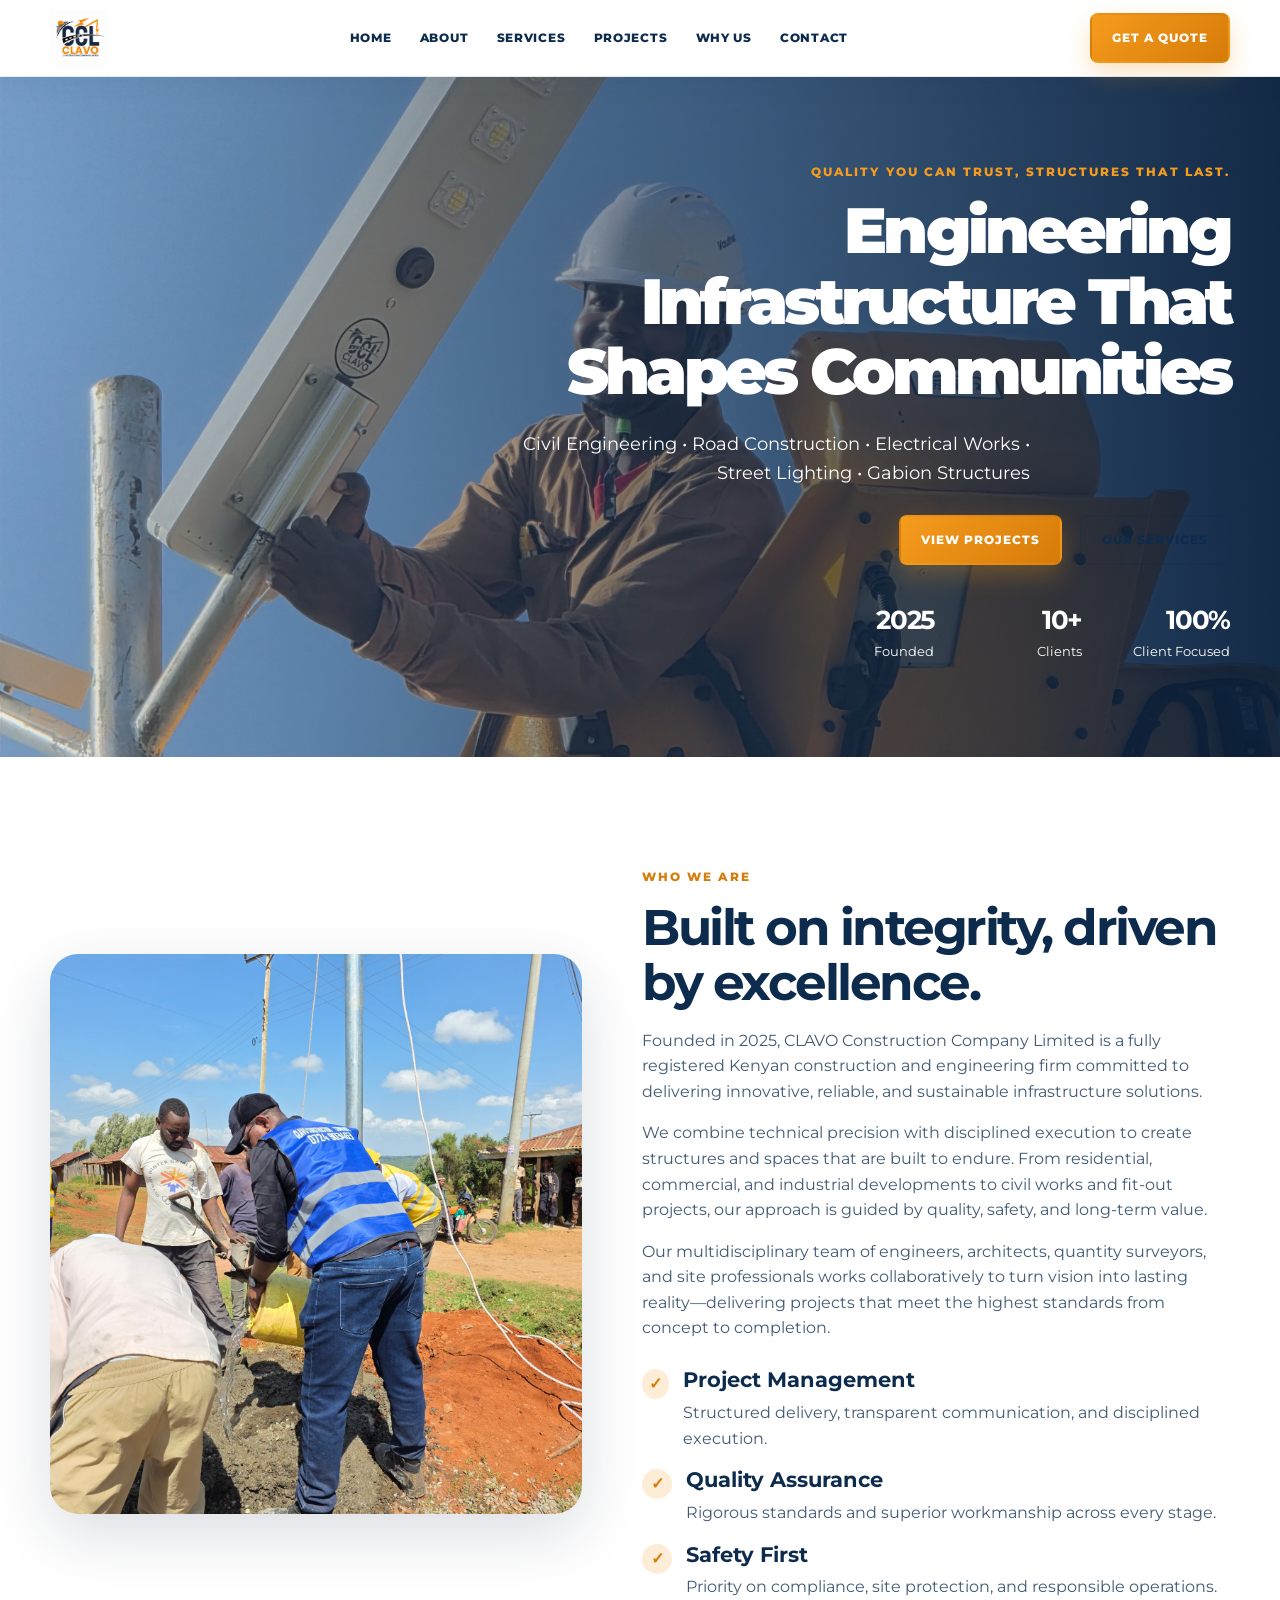
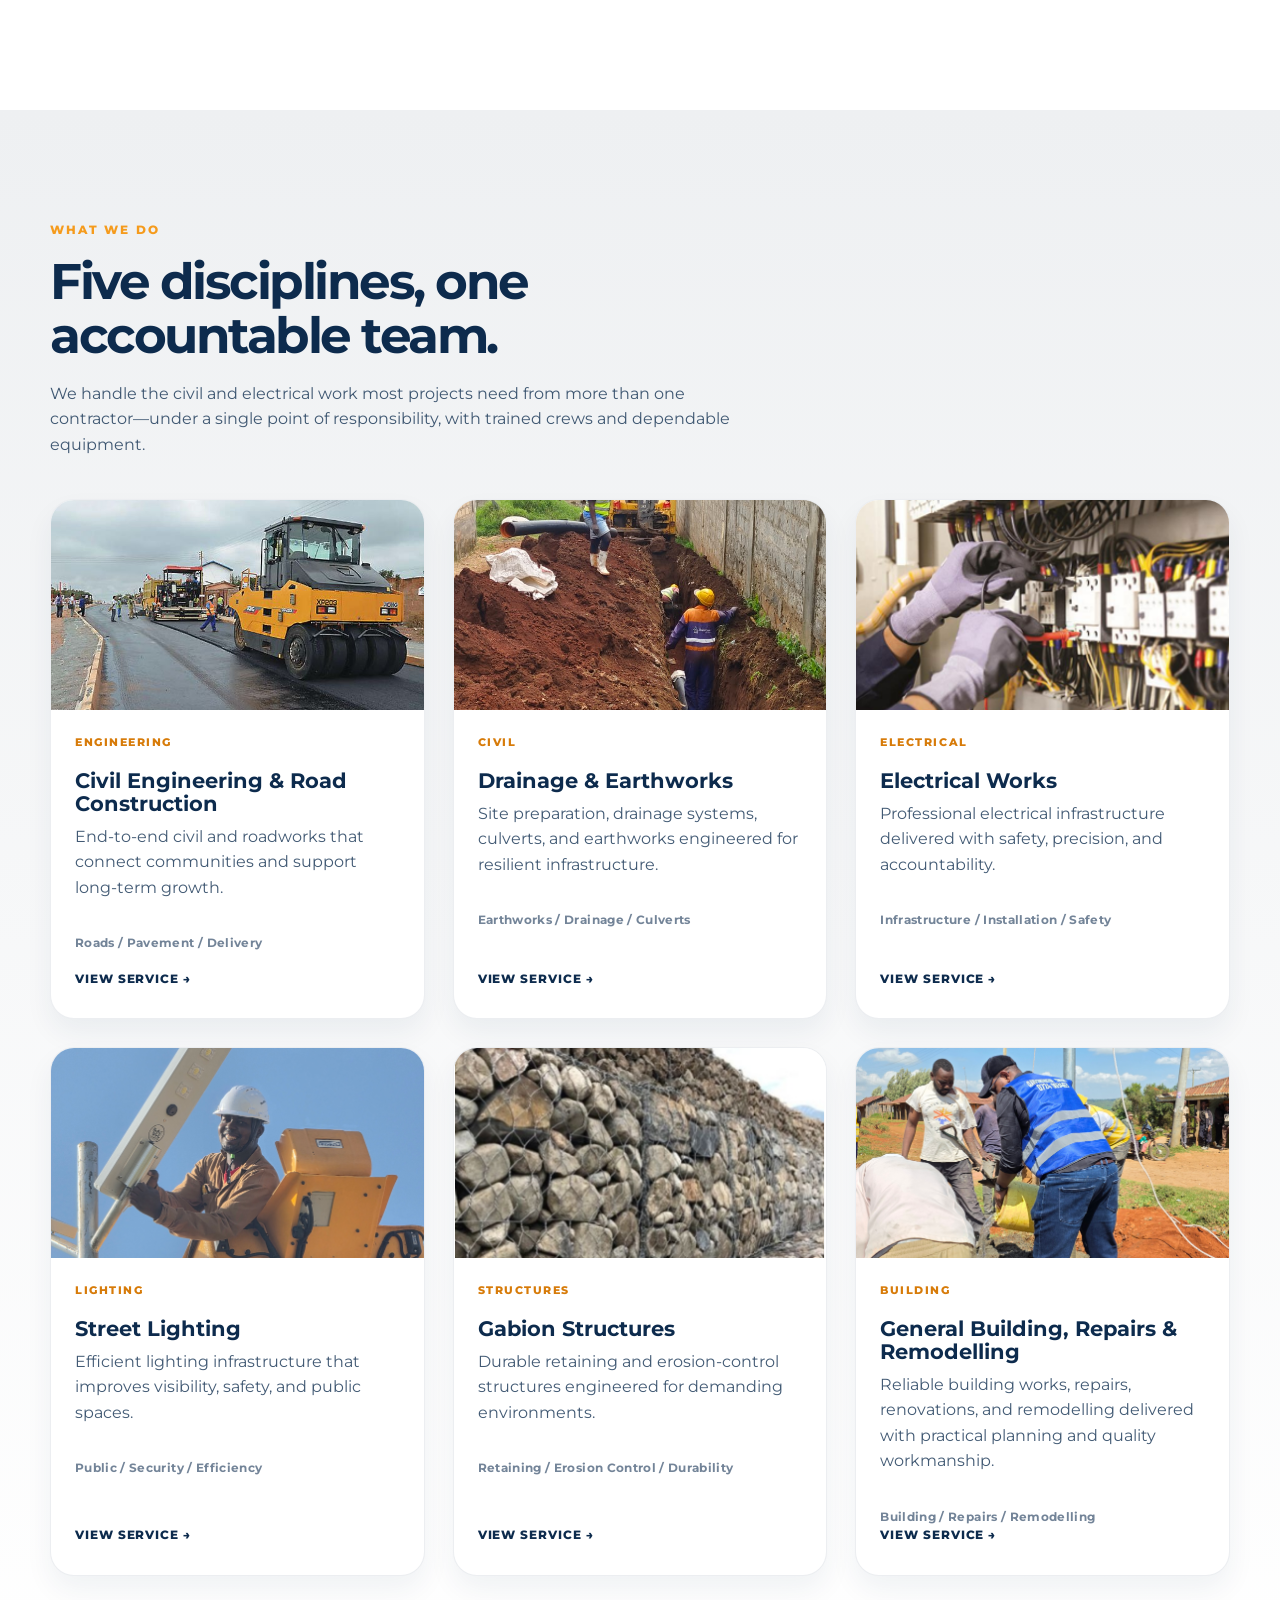
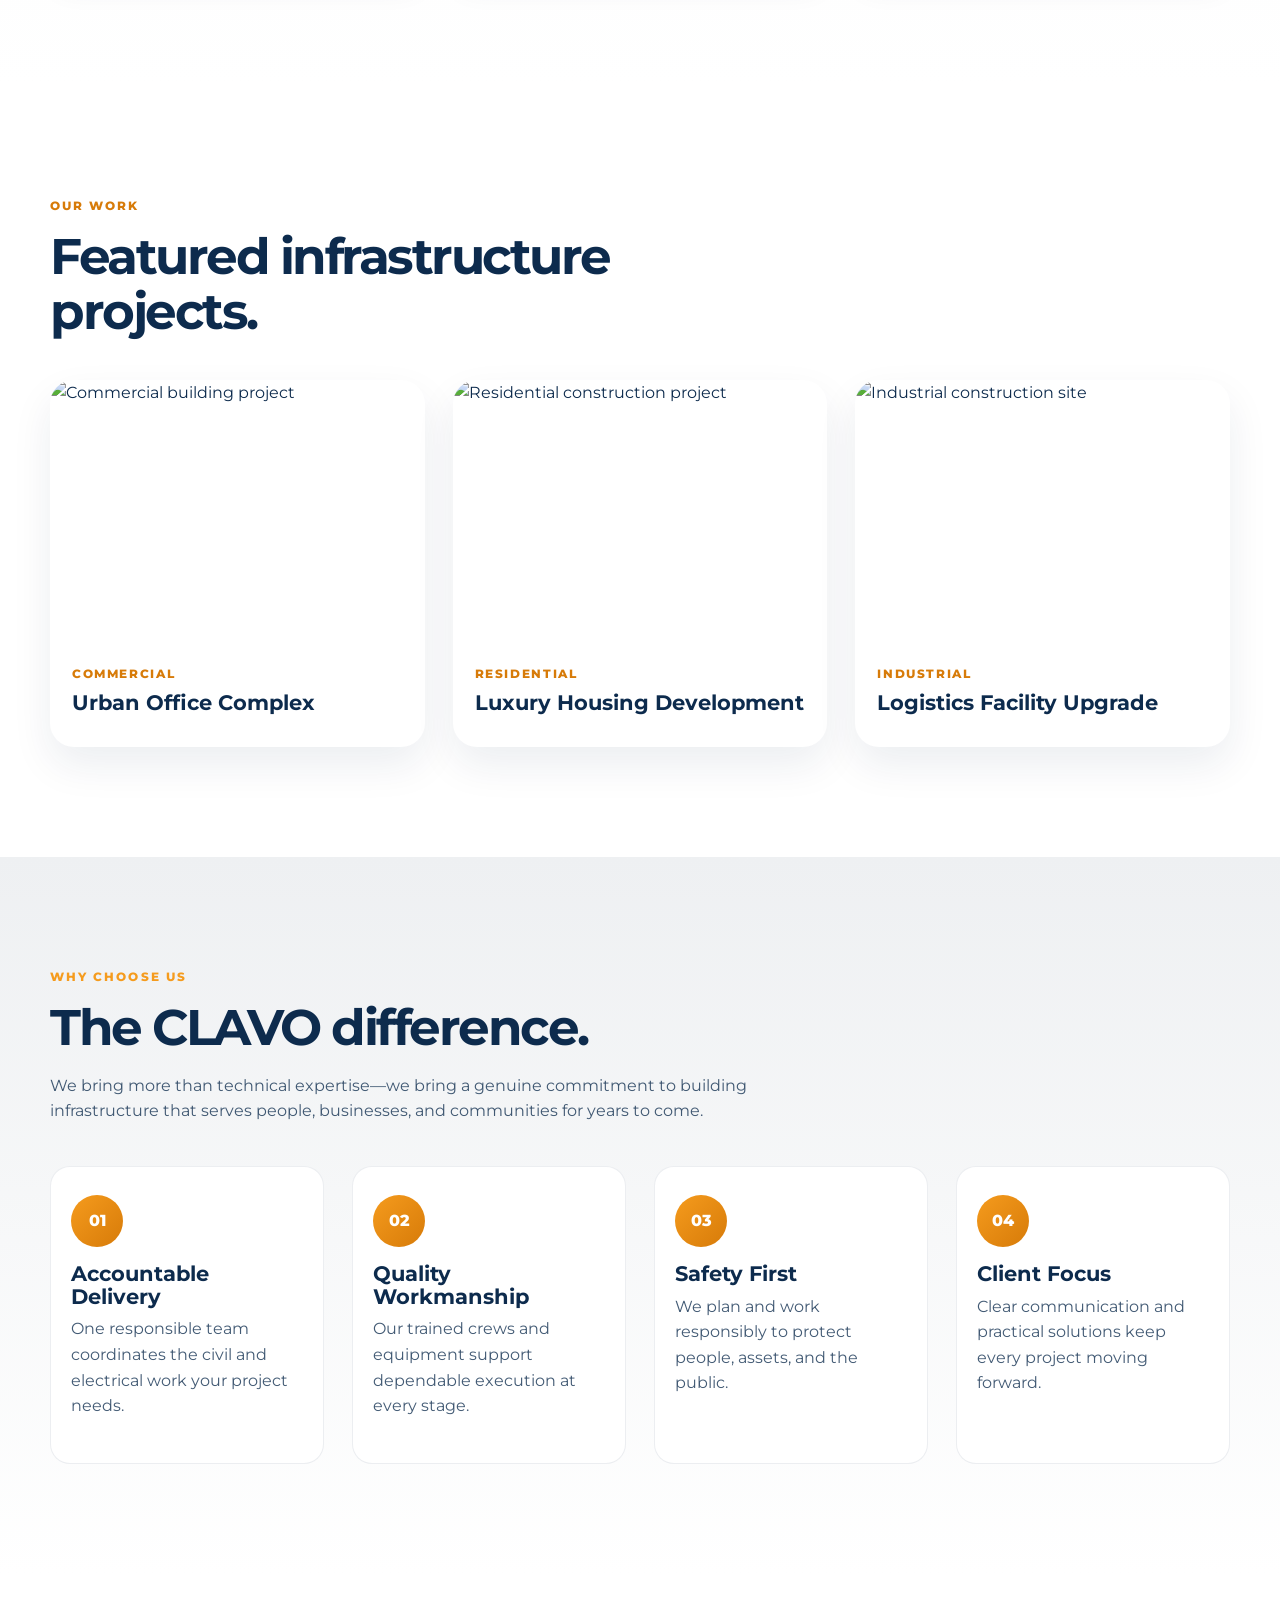
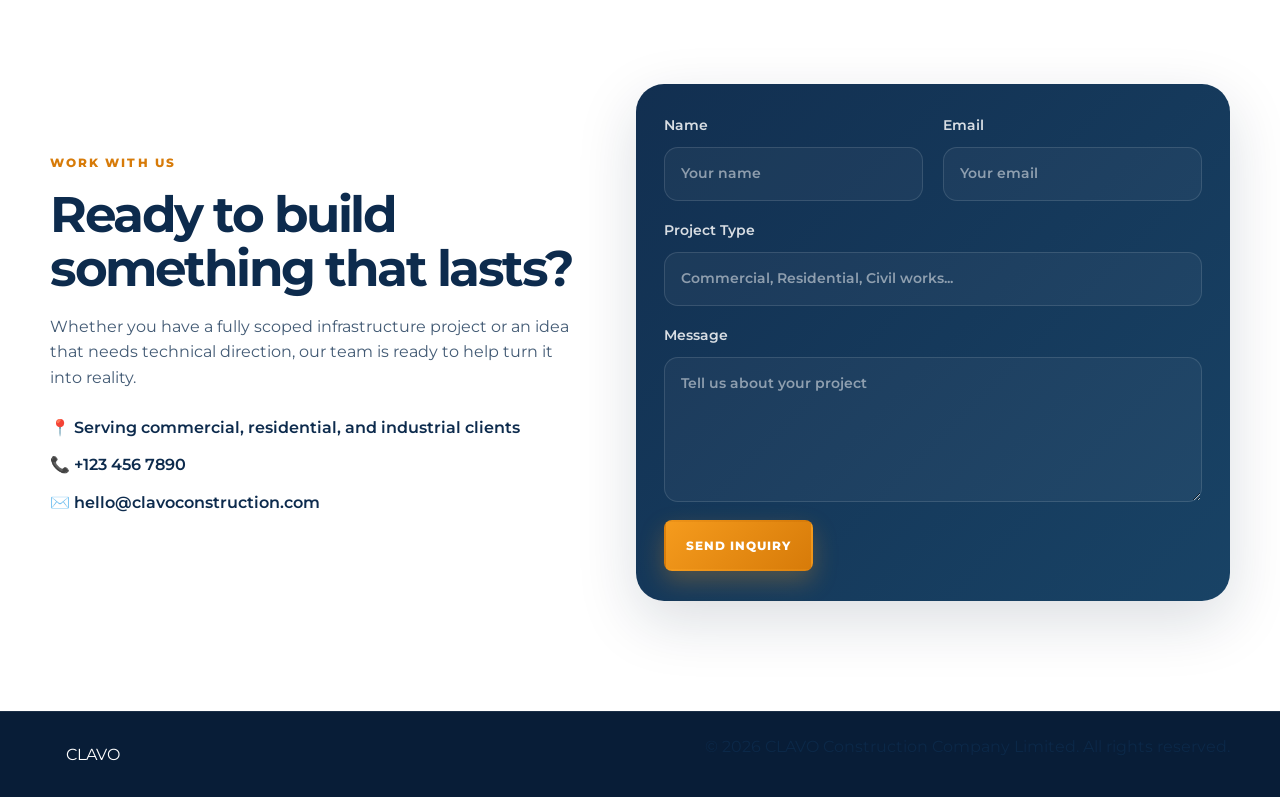
==== site/index.html @ 39428ac1 "Assign service card project images" ====
<!DOCTYPE html>
<html lang="en">
  <head>
    <meta charset="UTF-8" />
    <meta name="viewport" content="width=device-width, initial-scale=1.0" />
    <title>CLAVO Construction Company Limited</title>
    <meta
      name="description"
      content="CLAVO Construction Company Limited delivers structural engineering, civil works, renovations, and turnkey building solutions with safety and precision."
    />
    <link rel="preconnect" href="https://fonts.googleapis.com" />
    <link rel="preconnect" href="https://fonts.gstatic.com" crossorigin />
    <link
      href="https://fonts.googleapis.com/css2?family=Montserrat:wght@400;500;600;700;800;900&family=Oswald:wght@500;600;700&display=swap"
      rel="stylesheet"
    />
    <link rel="icon" type="image/png" href="images/clavo_logo_clean.png" />
    <link rel="stylesheet" href="styles.css" />
  </head>
  <body>
    <header class="topbar">
      <div class="container nav">
        <div class="brand" aria-label="CLAVO Construction Company Limited logo">
          <img class="brand-logo" src="images/clavo_logo_clean.png" alt="CLAVO Construction Company Limited logo" />
        </div>

        <nav class="main-nav" aria-label="Main navigation">
          <a href="index.html">Home</a>
          <a href="about.html">About</a>
          <a href="services.html">Services</a>
          <a href="projects.html">Projects</a>
          <a href="#why-us">Why Us</a>
          <a href="contact.html">Contact</a>
        </nav>

        <a class="btn btn-primary" href="contact.html">Get a Quote</a>
      </div>
    </header>

    <main>
      <section class="hero hero-image-full">
        <div class="container hero-inner">
          <div class="hero-copy">
            <p class="eyebrow">Quality You Can Trust, Structures That Last.</p>
            <h1>Engineering Infrastructure That Shapes Communities</h1>
            <p class="lead">
              Civil Engineering • Road Construction • Electrical Works • Street Lighting • Gabion Structures
            </p>
            <div class="hero-actions">
              <a class="btn btn-primary" href="projects.html">View Projects</a>
              <a class="btn btn-secondary" href="services.html">Our Services</a>
            </div>

            <ul class="hero-stats" aria-label="Key company statistics">
              <li><strong>2025</strong><span>Founded</span></li>
              <li><strong>10+</strong><span>Clients</span></li>
              <li><strong>100%</strong><span>Client Focused</span></li>
            </ul>
          </div>

          <div class="hero-visual" aria-label="Construction illustration">
            <div class="visual-card card-main">
              <div class="project-tag">Commercial • Residential • Industrial</div>
              <img src="images/kevo.jpg" alt="CLAVO construction project" class="hero-installation" />
            </div>
            <div class="visual-card card-floating">
              <span class="metric">On-time delivery</span>
              <strong>96%</strong>
            </div>
          </div>
        </div>
      </section>

      <section id="about" class="about section">
        <div class="container about-grid">
          <div class="about-media">
            <div class="about-image">
              <img
                src="images/installation2.jpg"
                alt="CLAVO construction installation project"
              />
            </div>
          </div>

          <div class="about-copy">
            <p class="eyebrow eyebrow-dark">Who we are</p>
            <h2>Built on integrity, driven by excellence.</h2>
            <p>
              Founded in 2025, CLAVO Construction Company Limited is a fully registered Kenyan construction and engineering firm committed to delivering innovative, reliable, and sustainable infrastructure solutions.
            </p>
            <p>
              We combine technical precision with disciplined execution to create structures and spaces that are built to endure. From residential, commercial, and industrial developments to civil works and fit-out projects, our approach is guided by quality, safety, and long-term value.
            </p>
            <p>
              Our multidisciplinary team of engineers, architects, quantity surveyors, and site professionals works collaboratively to turn vision into lasting reality—delivering projects that meet the highest standards from concept to completion.
            </p>

            <div class="feature-list">
              <div>
                <span class="check">✓</span>
                <div>
                  <h3>Project Management</h3>
                  <p>Structured delivery, transparent communication, and disciplined execution.</p>
                </div>
              </div>
              <div>
                <span class="check">✓</span>
                <div>
                  <h3>Quality Assurance</h3>
                  <p>Rigorous standards and superior workmanship across every stage.</p>
                </div>
              </div>
              <div>
                <span class="check">✓</span>
                <div>
                  <h3>Safety First</h3>
                  <p>Priority on compliance, site protection, and responsible operations.</p>
                </div>
              </div>
            </div>
          </div>
        </div>
      </section>

      <section id="services" class="services section alt-bg">
        <div class="container">
          <div class="section-heading">
            <p class="eyebrow">What we do</p>
            <h2>Five disciplines, one accountable team.</h2>
            <p>
              We handle the civil and electrical work most projects need from more than one contractor—under a single point of responsibility, with trained crews and dependable equipment.
            </p>
          </div>

          <div class="service-grid">
            <article class="service-card">
              <img class="service-card-image" src="images/civil%20constructin.jpg" alt="Road construction roller working on a paved road" />
              <span class="service-kicker">ENGINEERING</span>
              <h3>Civil Engineering & Road Construction</h3>
              <p>End-to-end civil and roadworks that connect communities and support long-term growth.</p>
              <span class="service-meta">Roads / Pavement / Delivery</span>
              <a class="service-link" href="services.html">VIEW SERVICE →</a>
            </article>
            <article class="service-card">
              <img class="service-card-image" src="images/drainage%20and%20water%20works.jpeg" alt="Drainage and water works construction project" />
              <span class="service-kicker">CIVIL</span>
              <h3>Drainage & Earthworks</h3>
              <p>Site preparation, drainage systems, culverts, and earthworks engineered for resilient infrastructure.</p>
              <span class="service-meta">Earthworks / Drainage / Culverts</span>
              <a class="service-link" href="services.html">VIEW SERVICE →</a>
            </article>
            <article class="service-card">
              <img class="service-card-image" src="images/electrical%20works.png" alt="Electrical infrastructure installation project" />
              <span class="service-kicker">ELECTRICAL</span>
              <h3>Electrical Works</h3>
              <p>Professional electrical infrastructure delivered with safety, precision, and accountability.</p>
              <span class="service-meta">Infrastructure / Installation / Safety</span>
              <a class="service-link" href="services.html">VIEW SERVICE →</a>
            </article>
            <article class="service-card">
              <img class="service-card-image" src="images/kevo.jpg" alt="Street lighting infrastructure project" />
              <span class="service-kicker">LIGHTING</span>
              <h3>Street Lighting</h3>
              <p>Efficient lighting infrastructure that improves visibility, safety, and public spaces.</p>
              <span class="service-meta">Public / Security / Efficiency</span>
              <a class="service-link" href="services.html">VIEW SERVICE →</a>
            </article>
            <article class="service-card">
              <img class="service-card-image" src="images/gabion%20works.png" alt="Gabion and retaining structure project" />
              <span class="service-kicker">STRUCTURES</span>
              <h3>Gabion Structures</h3>
              <p>Durable retaining and erosion-control structures engineered for demanding environments.</p>
              <span class="service-meta">Retaining / Erosion Control / Durability</span>
              <a class="service-link" href="services.html">VIEW SERVICE →</a>
            </article>
            <article class="service-card">
              <img class="service-card-image" src="images/installation2.jpg" alt="General building repairs and remodelling project" />
              <span class="service-kicker">BUILDING</span>
              <h3>General Building, Repairs & Remodelling</h3>
              <p>Reliable building works, repairs, renovations, and remodelling delivered with practical planning and quality workmanship.</p>
              <span class="service-meta">Building / Repairs / Remodelling</span>
              <a class="service-link" href="services.html">VIEW SERVICE →</a>
            </article>
          </div>
        </div>
      </section>

      <section id="projects" class="projects section">
        <div class="container">
          <div class="section-heading">
            <p class="eyebrow eyebrow-dark">Our work</p>
            <h2>Featured infrastructure projects.</h2>
          </div>

          <div class="project-grid">
            <article class="project-card">
              <img src="https://images.unsplash.com/photo-1489515217757-5fd1be406fef?auto=format&fit=crop&w=900&q=80" alt="Commercial building project" />
              <div class="project-body">
                <span>Commercial</span>
                <h3>Urban Office Complex</h3>
              </div>
            </article>
            <article class="project-card">
              <img src="https://images.unsplash.com/photo-1512917774080-9991f1c4c750?auto=format&fit=crop&w=900&q=80" alt="Residential construction project" />
              <div class="project-body">
                <span>Residential</span>
                <h3>Luxury Housing Development</h3>
              </div>
            </article>
            <article class="project-card">
              <img src="https://images.unsplash.com/photo-1520958017028-0a9c55c37e0e?auto=format&fit=crop&w=900&q=80" alt="Industrial construction site" />
              <div class="project-body">
                <span>Industrial</span>
                <h3>Logistics Facility Upgrade</h3>
              </div>
            </article>
          </div>
        </div>
      </section>

      <section id="why-us" class="process section alt-bg">
        <div class="container">
          <div class="section-heading">
            <p class="eyebrow">Why choose us</p>
            <h2>The CLAVO difference.</h2>
            <p>
              We bring more than technical expertise—we bring a genuine commitment to building infrastructure that serves people, businesses, and communities for years to come.
            </p>
          </div>

          <div class="process-grid">
            <div class="process-step">
              <span>01</span>
              <h3>Accountable Delivery</h3>
              <p>One responsible team coordinates the civil and electrical work your project needs.</p>
            </div>
            <div class="process-step">
              <span>02</span>
              <h3>Quality Workmanship</h3>
              <p>Our trained crews and equipment support dependable execution at every stage.</p>
            </div>
            <div class="process-step">
              <span>03</span>
              <h3>Safety First</h3>
              <p>We plan and work responsibly to protect people, assets, and the public.</p>
            </div>
            <div class="process-step">
              <span>04</span>
              <h3>Client Focus</h3>
              <p>Clear communication and practical solutions keep every project moving forward.</p>
            </div>
          </div>
        </div>
      </section>

      <section id="contact" class="contact section">
        <div class="container contact-wrap">
          <div class="contact-copy">
            <p class="eyebrow eyebrow-dark">Work with us</p>
            <h2>Ready to build something that lasts?</h2>
            <p>
              Whether you have a fully scoped infrastructure project or an idea that needs technical direction, our team is ready to help turn it into reality.
            </p>
            <ul>
              <li>📍 Serving commercial, residential, and industrial clients</li>
              <li>📞 +123 456 7890</li>
              <li>✉️ hello@clavoconstruction.com</li>
            </ul>
          </div>

          <form class="contact-form">
            <div class="field-row">
              <label>
                <span>Name</span>
                <input type="text" placeholder="Your name" />
              </label>
              <label>
                <span>Email</span>
                <input type="email" placeholder="Your email" />
              </label>
            </div>

            <label>
              <span>Project Type</span>
              <input type="text" placeholder="Commercial, Residential, Civil works..." />
            </label>

            <label>
              <span>Message</span>
              <textarea rows="5" placeholder="Tell us about your project"></textarea>
            </label>

            <button type="submit" class="btn btn-primary">Send Inquiry</button>
          </form>
        </div>
      </section>
    </main>

    <footer class="site-footer">
      <div class="container footer-inner">
        <div>
          <div class="brand footer-brand">
            <div class="brand-mark mini-mark">
              <span class="brand-helmet"></span>
              <span class="brand-crane"></span>
            </div>
            <div class="brand-text">
              <span class="brand-name">CLAVO</span>
            </div>
          </div>
        </div>
        <p>© 2026 CLAVO Construction Company Limited. All rights reserved.</p>
      </div>
    </footer>

    <script src="script.js"></script>
  </body>
</html>
---- site/styles.css ----
:root {
  --orange: #f59b1d;
  --orange-deep: #d77b09;
  --blue: #0d2b4d;
  --blue-deep: #081d37;
  --grey: #676d76;
  --grey-dark: #2f343a;
  --grey-light: #eef0f2;
  --white: #ffffff;
  --shadow: 0 20px 60px rgba(12, 33, 60, 0.15);
}

* {
  box-sizing: border-box;
}

html {
  scroll-behavior: smooth;
}

body {
  margin: 0;
  font-family: "Montserrat", sans-serif;
  background: var(--white);
  color: var(--blue);
  line-height: 1.6;
}

img {
  max-width: 100%;
  display: block;
}

a {
  text-decoration: none;
  color: inherit;
}

button, input, textarea {
  font: inherit;
}

.container {
  width: min(1180px, calc(100% - 32px));
  margin: 0 auto;
}

.section {
  padding: 110px 0;
}

.alt-bg {
  background: linear-gradient(180deg, var(--grey-light), rgba(255, 255, 255, 0.9));
}

.eyebrow {
  margin: 0 0 14px;
  text-transform: uppercase;
  letter-spacing: 0.17em;
  font-weight: 800;
  color: var(--orange);
  font-size: 0.76rem;
}

.eyebrow-dark {
  color: var(--orange-deep);
}

.breadcrumb {
  display: flex;
  gap: 10px;
  margin-bottom: 22px;
  color: rgba(13, 43, 77, 0.58);
  font-size: 0.72rem;
  font-weight: 800;
  letter-spacing: 0.08em;
  text-transform: uppercase;
}

.breadcrumb a:hover,
.breadcrumb a:focus-visible {
  color: var(--orange-deep);
}

h1, h2, h3 {
  margin-top: 0;
  line-height: 1.1;
  color: var(--blue);
}

h1 {
  font-size: clamp(2.8rem, 5vw, 5rem);
  margin-bottom: 22px;
  font-weight: 900;
  letter-spacing: -0.06em;
}

h2 {
  font-size: clamp(2rem, 4vw, 3.1rem);
  margin-bottom: 18px;
  letter-spacing: -0.05em;
}

h3 {
  font-size: 1.3rem;
  margin-bottom: 8px;
}

p {
  margin-top: 0;
  color: rgba(13, 43, 77, 0.78);
}

.topbar {
  position: sticky;
  top: 0;
  z-index: 50;
  background: rgba(255, 255, 255, 0.96);
  backdrop-filter: blur(18px);
  border-bottom: 1px solid rgba(13, 43, 77, 0.1);
  box-shadow: 0 8px 26px rgba(13, 43, 77, 0.06);
}

.nav {
  display: flex;
  align-items: center;
  justify-content: space-between;
  gap: 20px;
  min-height: 76px;
}

.brand {
  display: flex;
  align-items: center;
  gap: 16px;
  min-width: 0;
}

.brand-logo {
  display: block;
  width: 58px;
  height: 58px;
  object-fit: contain;
}

.footer-brand .brand-logo {
  max-height: 90px;
}

.main-nav {
  display: flex;
  align-items: center;
  gap: 28px;
  font-size: 0.78rem;
  font-weight: 800;
  letter-spacing: 0.06em;
  text-transform: uppercase;
  color: var(--blue);
}

.main-nav a {
  position: relative;
  padding: 8px 0;
  transition: color 0.2s ease;
}

.main-nav a::after {
  content: "";
  position: absolute;
  left: 0;
  bottom: -8px;
  width: 18px;
  height: 2px;
  background: var(--orange);
  transform: scaleX(0);
  transition: transform 0.2s ease;
}

.main-nav a:hover::after,
.main-nav a:focus-visible::after {
  transform: scaleX(1);
}

.main-nav a:hover,
.main-nav a:focus-visible {
  color: var(--orange-deep);
}

.btn {
  display: inline-flex;
  align-items: center;
  justify-content: center;
  border-radius: 8px;
  padding: 0.82rem 1.25rem;
  font-weight: 800;
  font-size: 0.78rem;
  letter-spacing: 0.08em;
  text-transform: uppercase;
  border: 2px solid transparent;
  transition: transform 0.2s ease, box-shadow 0.2s ease;
}

.btn:hover {
  transform: translateY(-2px);
}

.btn-primary {
  background: linear-gradient(135deg, var(--orange), var(--orange-deep));
  color: var(--white);
  box-shadow: 0 10px 24px rgba(245, 155, 29, 0.28);
}

.btn-secondary {
  background: transparent;
  border-color: rgba(13, 43, 77, 0.2);
  color: var(--blue);
}

.hero {
  background: linear-gradient(180deg, rgba(245, 155, 29, 0.06), rgba(13, 43, 77, 0.03));
  padding: 70px 0 80px;
}

.hero-image-full {
  position: relative;
  min-height: 680px;
  display: flex;
  align-items: center;
  overflow: hidden;
  background: linear-gradient(90deg, rgba(8, 29, 55, 0.08), rgba(8, 29, 55, 0.9)), url("images/kevo.jpg") center / cover no-repeat;
}

.hero-image-full .hero-inner {
  position: relative;
  z-index: 1;
  display: block;
  width: min(1180px, calc(100% - 32px));
}

.hero-image-full .hero-copy {
  max-width: 760px;
  margin-left: auto;
  text-align: right;
}

.hero-image-full .hero-actions,
.hero-image-full .hero-stats {
  justify-content: flex-end;
}

.hero-image-full h1,
.hero-image-full .lead,
.hero-image-full .hero-stats span,
.hero-image-full .hero-stats strong {
  color: var(--white);
}

.hero-image-full .hero-visual {
  display: none;
}

.hero-inner {
  display: grid;
  grid-template-columns: 1.1fr 0.9fr;
  align-items: center;
  gap: 52px;
}

.lead {
  max-width: 560px;
  font-size: 1.14rem;
  margin-bottom: 28px;
}

.hero-actions {
  display: flex;
  align-items: center;
  gap: 18px;
  flex-wrap: wrap;
  margin-bottom: 35px;
}

.hero-stats {
  display: flex;
  flex-wrap: wrap;
  gap: 28px;
  list-style: none;
  padding: 0;
  margin: 0;
}

.hero-stats li {
  display: flex;
  flex-direction: column;
  min-width: 120px;
}

.hero-stats strong {
  font-size: clamp(1.6rem, 2vw, 2.2rem);
  color: var(--blue);
  letter-spacing: -0.05em;
}

.hero-stats span {
  font-size: 0.82rem;
  color: rgba(13, 43, 77, 0.7);
}

.hero-visual {
  position: relative;
  min-height: 520px;
  display: grid;
  place-items: center;
}

.visual-card {
  background: linear-gradient(135deg, rgba(13, 43, 77, 0.96), rgba(17, 74, 112, 0.8));
  border-radius: 30px;
  box-shadow: var(--shadow);
  color: var(--white);
}

.card-main {
  position: relative;
  width: min(100%, 560px);
  height: 420px;
  padding: 24px 20px 10px;
  overflow: hidden;
}

.project-tag {
  display: inline-block;
  margin: 12px 0 0 14px;
  background: rgba(255, 255, 255, 0.14);
  border: 1px solid rgba(255, 255, 255, 0.22);
  backdrop-filter: blur(8px);
  -webkit-backdrop-filter: blur(8px);
  padding: 0.45rem 0.8rem;
  border-radius: 999px;
  font-size: 0.7rem;
  letter-spacing: 0.12em;
  text-transform: uppercase;
  position: relative;
  z-index: 2;
}

.hero-installation {
  position: absolute;
  inset: 0;
  width: 100%;
  height: 100%;
  object-fit: cover;
  filter: brightness(0.93) saturate(0.9);
  z-index: 0;
}

.card-floating {
  position: absolute;
  right: 6%;
  bottom: 0;
  width: 210px;
  padding: 22px 20px;
  background: linear-gradient(135deg, rgba(245, 155, 29, 0.95), rgba(222, 123, 9, 0.9));
}

.metric {
  display: block;
  font-size: 0.8rem;
  letter-spacing: 0.12em;
  text-transform: uppercase;
  color: rgba(255, 255, 255, 0.8);
}

.card-floating strong {
  display: block;
  margin-top: 8px;
  font-size: clamp(2rem, 3vw, 2.6rem);
  color: var(--white);
}

.about-grid {
  display: grid;
  grid-template-columns: 0.95fr 1.05fr;
  align-items: center;
  gap: 60px;
}

.about-image {
  position: relative;
  border-radius: 28px;
  overflow: hidden;
  box-shadow: var(--shadow);
}

.about-image img {
  width: 100%;
  height: 560px;
  object-fit: cover;
}

.feature-list {
  display: grid;
  gap: 18px;
  margin-top: 28px;
}

.feature-list > div {
  display: flex;
  align-items: flex-start;
  gap: 14px;
}

.check {
  display: inline-flex;
  align-items: center;
  justify-content: center;
  width: 30px;
  height: 30px;
  border-radius: 50%;
  background: rgba(245, 155, 29, 0.18);
  color: var(--orange-deep);
  font-weight: 900;
}

.feature-list p {
  margin-bottom: 0;
}

.section-heading {
  max-width: 700px;
  margin-bottom: 42px;
}

.service-grid,
.project-grid,
.process-grid {
  display: grid;
  gap: 28px;
}

.service-grid {
  grid-template-columns: repeat(3, minmax(0, 1fr));
}

.service-card {
  position: relative;
  overflow: hidden;
  display: flex;
  flex-direction: column;
  background: var(--white);
  min-height: 520px;
  padding: 30px 24px;
  border-radius: 24px;
  border: 1px solid rgba(13, 43, 77, 0.08);
  box-shadow: 0 14px 28px rgba(13, 43, 77, 0.06);
  transition: transform 0.25s ease, box-shadow 0.25s ease;
}

.service-card:hover {
  transform: translateY(-6px);
  box-shadow: 0 22px 42px rgba(13, 43, 77, 0.14);
}

.service-card-image {
  width: calc(100% + 48px);
  max-width: none;
  height: 210px;
  margin: -30px -24px 24px;
  object-fit: cover;
}

.service-card .service-link {
  margin-top: auto;
}

.service-kicker {
  display: block;
  margin-bottom: 18px;
  color: var(--orange-deep);
  font-size: 0.68rem;
  font-weight: 800;
  letter-spacing: 0.14em;
}

.service-meta {
  display: block;
  margin-top: 18px;
  color: rgba(13, 43, 77, 0.58);
  font-size: 0.72rem;
  font-weight: 700;
  letter-spacing: 0.03em;
}

.service-link {
  display: inline-block;
  margin-top: 20px;
  color: var(--blue);
  font-size: 0.72rem;
  font-weight: 800;
  letter-spacing: 0.08em;
}

.service-link:hover,
.service-link:focus-visible {
  color: var(--orange-deep);
}

.service-category-grid,
.detailed-service-grid,
.capability-grid,
.audience-grid,
.resource-grid {
  display: grid;
  gap: 28px;
}

.service-category-grid {
  grid-template-columns: repeat(2, minmax(0, 1fr));
}

.service-category {
  padding: 32px;
  background: var(--white);
  border-left: 4px solid var(--orange);
  box-shadow: 0 14px 28px rgba(13, 43, 77, 0.07);
}

.service-category h3 {
  max-width: 360px;
  font-size: 1.45rem;
}

.service-list,
.benefit-list,
.capability-list,
.audience-list,
.resource-list {
  padding: 0;
  margin: 20px 0 0;
  list-style: none;
}

.service-list {
  display: grid;
  grid-template-columns: repeat(2, minmax(0, 1fr));
  gap: 10px 20px;
}

.service-list li,
.benefit-list li,
.capability-list li,
.audience-list li,
.resource-list li {
  position: relative;
  padding-left: 20px;
  color: rgba(13, 43, 77, 0.78);
  font-size: 0.9rem;
}

.service-list li::before,
.benefit-list li::before,
.capability-list li::before,
.audience-list li::before,
.resource-list li::before {
  content: "";
  position: absolute;
  top: 0.65em;
  left: 0;
  width: 7px;
  height: 7px;
  background: var(--orange);
  border-radius: 50%;
}

.detailed-service-grid {
  grid-template-columns: repeat(3, minmax(0, 1fr));
}

.detailed-service-card {
  overflow: hidden;
  background: var(--white);
  border: 1px solid rgba(13, 43, 77, 0.08);
  box-shadow: 0 18px 38px rgba(13, 43, 77, 0.08);
  transition: transform 0.25s ease, box-shadow 0.25s ease;
}

.detailed-service-card:hover {
  transform: translateY(-6px);
  box-shadow: 0 24px 46px rgba(13, 43, 77, 0.14);
}

.detailed-service-card > img {
  width: 100%;
  height: 220px;
  object-fit: cover;
}

.detailed-service-body {
  padding: 26px 24px 28px;
}

.detailed-service-body h3 {
  font-size: 1.45rem;
}

.benefit-list {
  display: grid;
  gap: 8px;
}

.benefit-list li {
  font-weight: 700;
}

.benefit-list li::before {
  content: "✓";
  top: 0;
  width: auto;
  height: auto;
  background: none;
  color: var(--orange-deep);
  font-weight: 900;
}

.process-grid-six {
  grid-template-columns: repeat(3, minmax(0, 1fr));
}

.capability-grid,
.audience-grid,
.resource-grid {
  grid-template-columns: 0.9fr 1.1fr;
  align-items: start;
}

.capability-list,
.audience-list,
.resource-list {
  display: grid;
  grid-template-columns: repeat(2, minmax(0, 1fr));
  gap: 14px 24px;
  margin-top: 0;
}

.capability-list li,
.audience-list li,
.resource-list li {
  padding: 16px 18px 16px 38px;
  background: var(--grey-light);
  font-weight: 700;
}

.capability-list li::before,
.audience-list li::before,
.resource-list li::before {
  left: 18px;
  top: 1.25em;
}

.safety-panel {
  max-width: 820px;
}

.closing-cta {
  max-width: 820px;
}

.icon-box {
  width: 62px;
  height: 62px;
  display: grid;
  place-items: center;
  font-size: 1.7rem;
  border-radius: 18px;
  margin-bottom: 20px;
}

.icon-box.orange {
  background: rgba(245, 155, 29, 0.14);
}

.icon-box.blue {
  background: rgba(13, 43, 77, 0.12);
}

.icon-box.grey {
  background: rgba(103, 109, 118, 0.12);
}

.project-grid {
  grid-template-columns: repeat(3, minmax(0, 1fr));
}

.project-card {
  background: var(--white);
  border-radius: 24px;
  overflow: hidden;
  box-shadow: 0 18px 40px rgba(13, 43, 77, 0.08);
}

.project-card img {
  height: 260px;
  width: 100%;
  object-fit: cover;
}

.project-body {
  padding: 20px 22px 24px;
}

.project-body span {
  display: inline-block;
  margin-bottom: 8px;
  color: var(--orange-deep);
  font-size: 0.72rem;
  font-weight: 800;
  letter-spacing: 0.14em;
  text-transform: uppercase;
}

.process-grid {
  grid-template-columns: repeat(4, minmax(0, 1fr));
}

.process-step {
  background: var(--white);
  border-radius: 20px;
  padding: 28px 20px;
  border: 1px solid rgba(13, 43, 77, 0.08);
}

.process-step span {
  display: inline-flex;
  width: 52px;
  height: 52px;
  align-items: center;
  justify-content: center;
  border-radius: 50%;
  background: linear-gradient(135deg, var(--orange), var(--orange-deep));
  color: var(--white);
  font-weight: 800;
  margin-bottom: 16px;
}

.contact-wrap {
  display: grid;
  grid-template-columns: 0.95fr 1.05fr;
  gap: 48px;
  align-items: center;
}

.contact-copy ul {
  padding-left: 0;
  list-style: none;
  display: grid;
  gap: 12px;
  margin-top: 24px;
  font-weight: 600;
  color: var(--blue);
}

.contact-form {
  background: linear-gradient(135deg, rgba(13, 43, 77, 0.98), rgba(15, 59, 95, 0.96));
  padding: 30px 28px;
  border-radius: 28px;
  box-shadow: var(--shadow);
}

.field-row {
  display: grid;
  grid-template-columns: repeat(2, minmax(0, 1fr));
  gap: 20px;
}

.contact-form label {
  display: grid;
  gap: 10px;
  margin-bottom: 18px;
  color: rgba(255, 255, 255, 0.84);
  font-size: 0.9rem;
  font-weight: 600;
}

.contact-form input,
.contact-form textarea {
  width: 100%;
  border: 1px solid rgba(255,255,255,0.12);
  background: rgba(255,255,255,0.04);
  color: var(--white);
  border-radius: 14px;
  padding: 0.9rem 1rem;
  resize: vertical;
}

.contact-form input::placeholder,
.contact-form textarea::placeholder {
  color: rgba(255,255,255,0.5);
}

.site-footer {
  background: var(--blue-deep);
  color: rgba(255,255,255,0.7);
  padding: 22px 0;
  border-top: 1px solid rgba(255,255,255,0.08);
}

.footer-inner {
  display: flex;
  align-items: center;
  justify-content: space-between;
  gap: 14px;
  flex-wrap: wrap;
}

.footer-brand .brand-name {
  color: var(--white);
}

@media (max-width: 980px) {
  .hero-inner,
  .about-grid,
  .contact-wrap {
    grid-template-columns: 1fr;
  }

  .service-grid {
    grid-template-columns: repeat(2, minmax(0, 1fr));
  }

  .process-grid {
    grid-template-columns: repeat(2, minmax(0, 1fr));
  }

  .project-grid {
    grid-template-columns: 1fr;
  }

  .detailed-service-grid {
    grid-template-columns: repeat(2, minmax(0, 1fr));
  }

  .process-grid-six {
    grid-template-columns: repeat(2, minmax(0, 1fr));
  }
}

@media (max-width: 760px) {
  .main-nav {
    display: none;
  }

  .nav {
    min-height: 80px;
  }

  .hero {
    padding-top: 48px;
  }

  .service-grid,
  .process-grid,
  .field-row,
  .service-category-grid,
  .detailed-service-grid,
  .capability-grid,
  .audience-grid,
  .resource-grid,
  .process-grid-six {
    grid-template-columns: 1fr;
  }

  .service-list,
  .capability-list,
  .audience-list,
  .resource-list {
    grid-template-columns: 1fr;
  }

  .brand-tag {
    display: none;
  }

  .hero-stats {
    gap: 18px;
  }
}
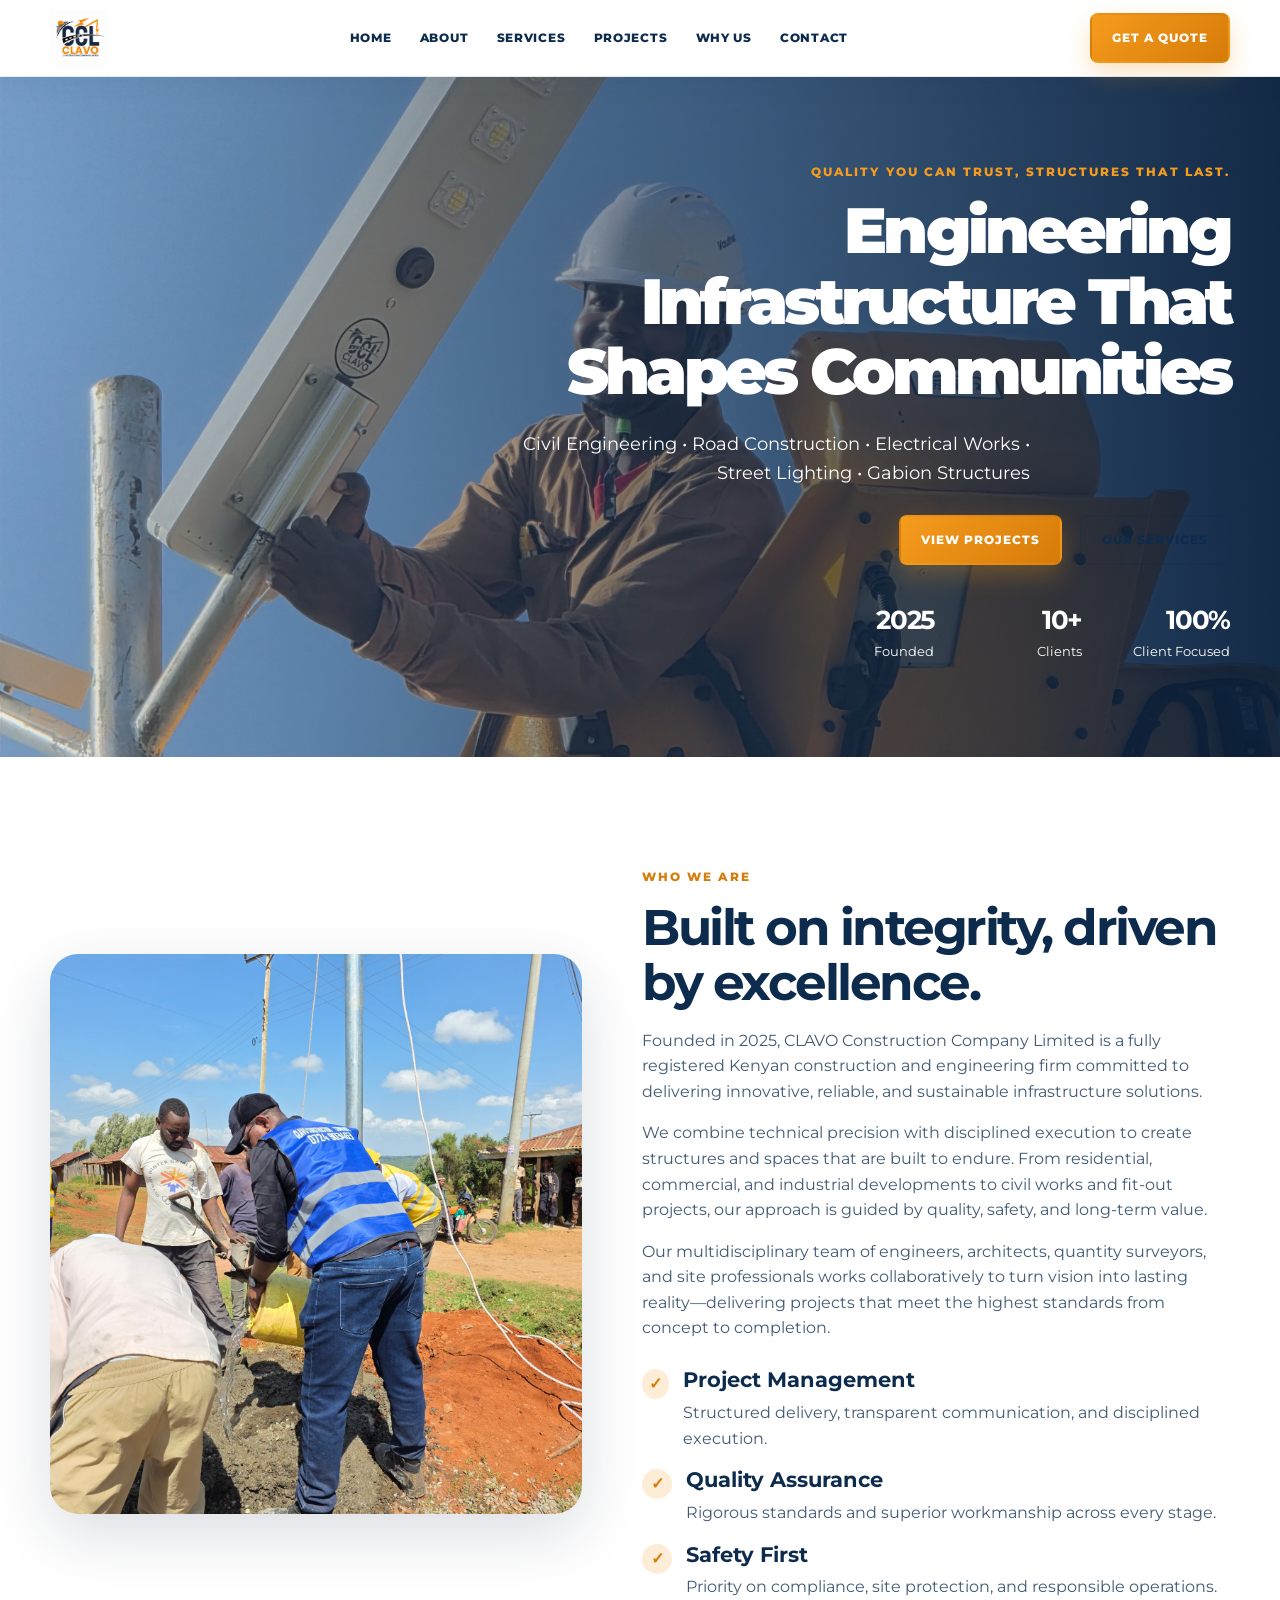
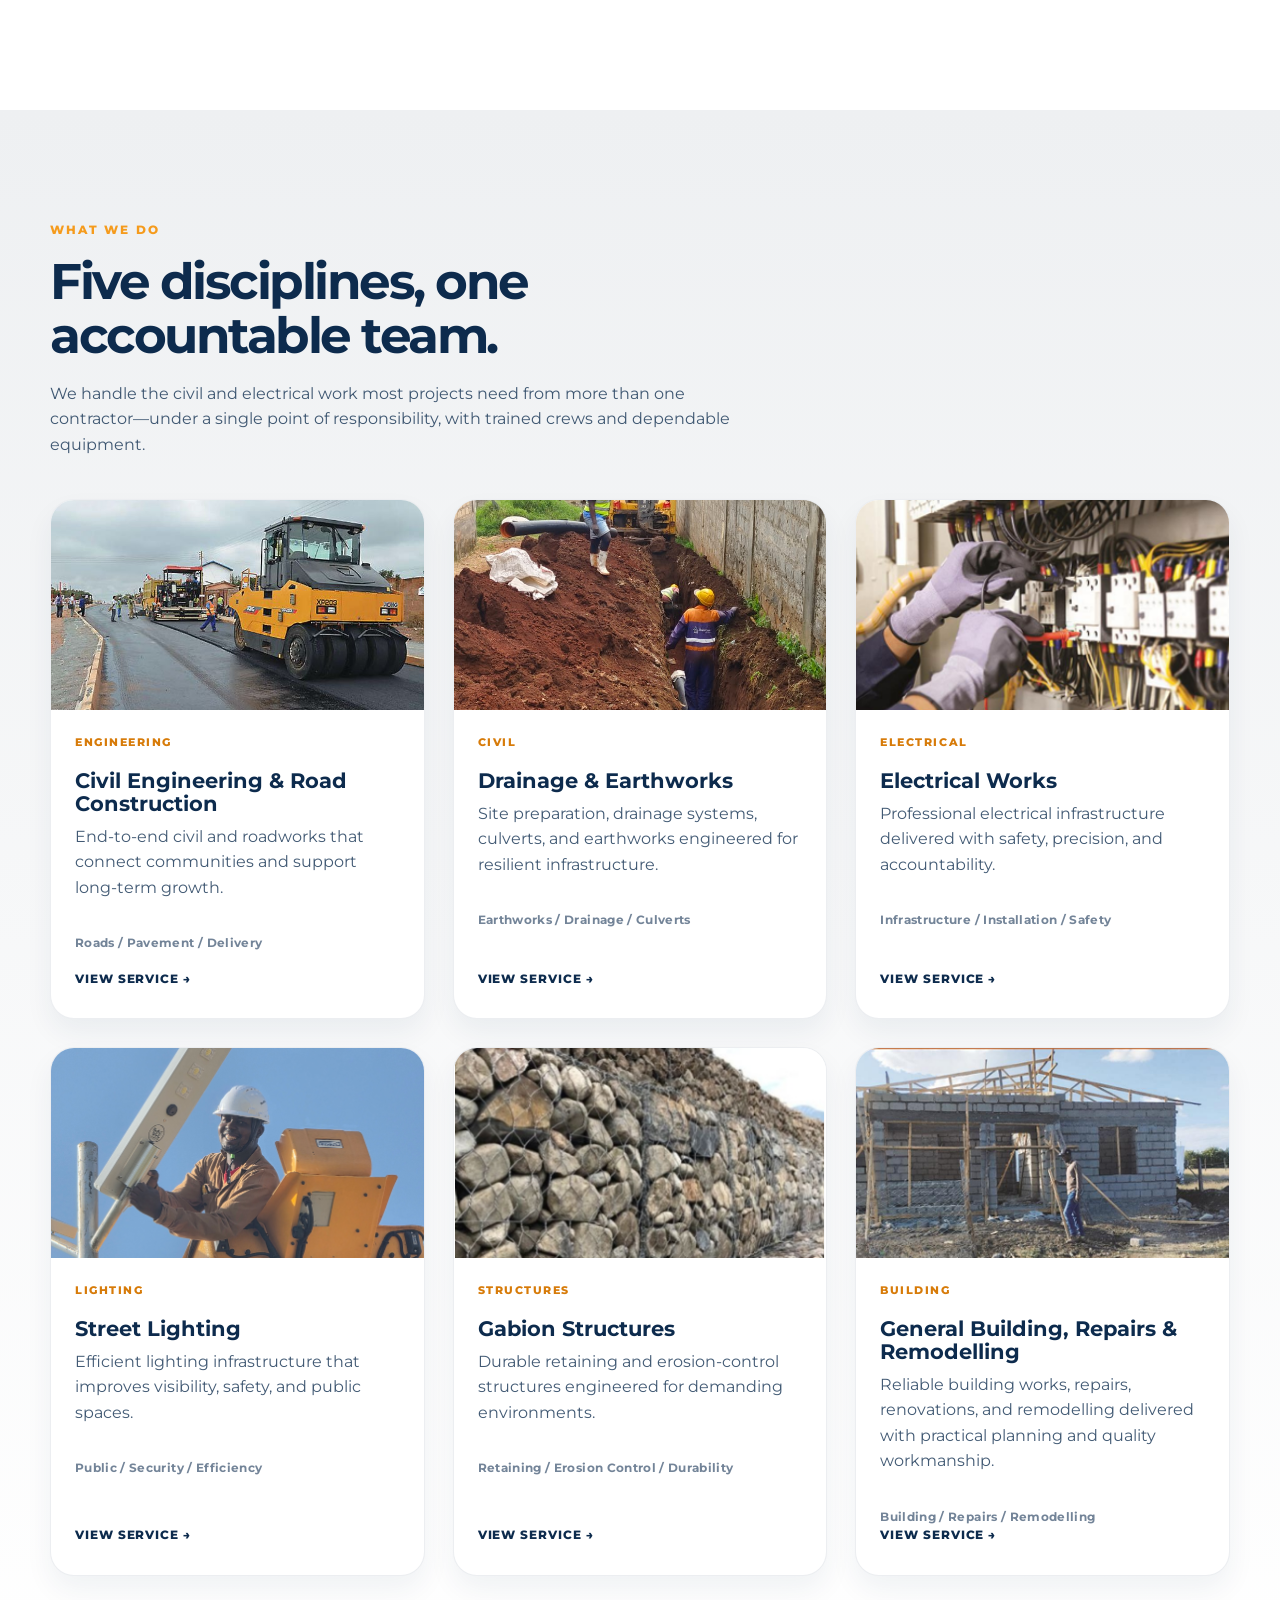
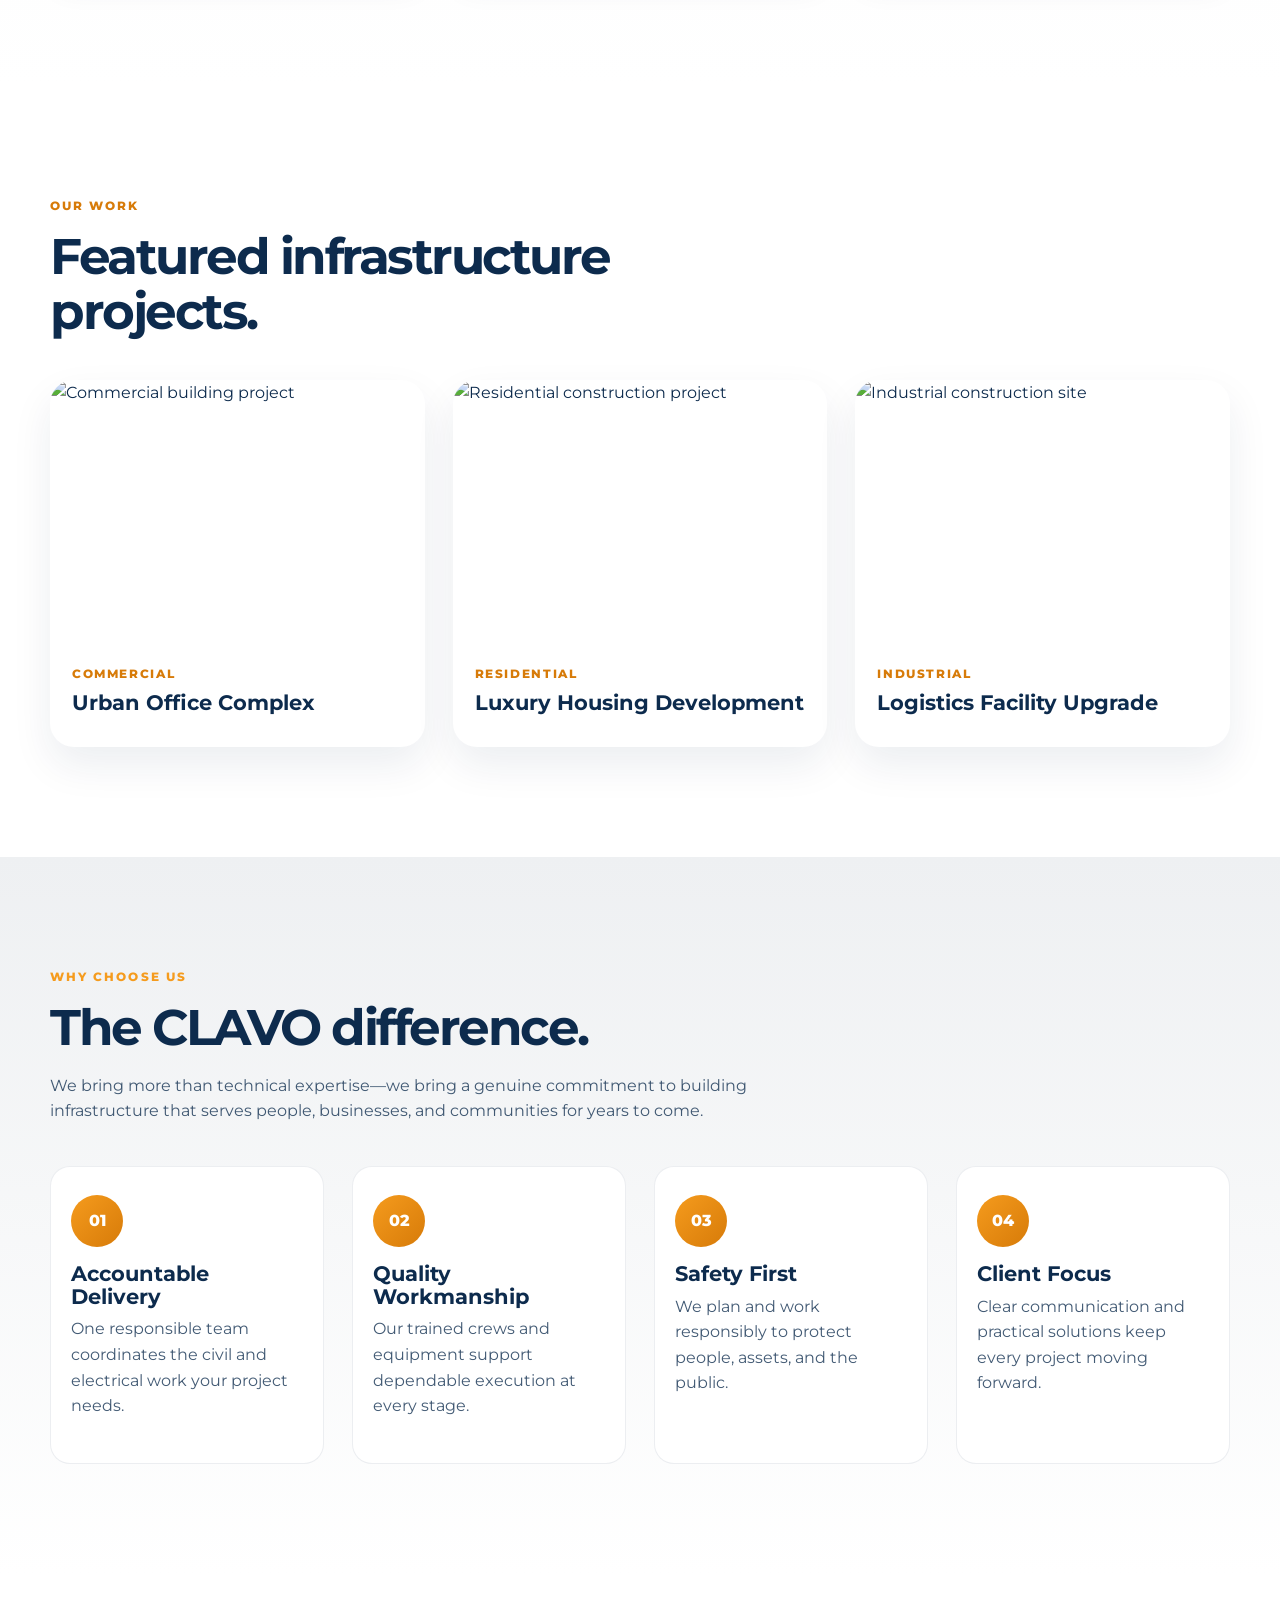
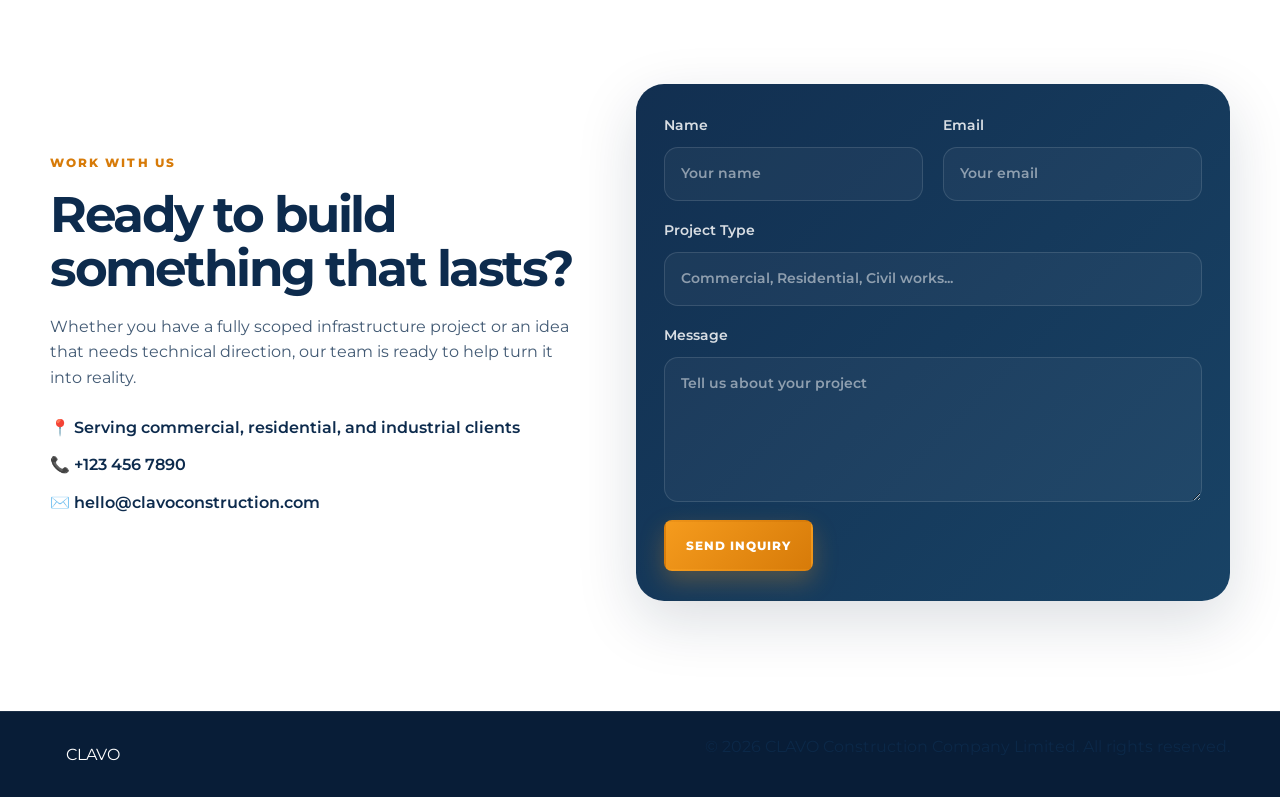
==== commit 6b9d3767: "Use building image for sixth service card" ====
--- a/site/index.html
+++ b/site/index.html
@@ -174,7 +174,7 @@
               <a class="service-link" href="services.html">VIEW SERVICE →</a>
             </article>
             <article class="service-card">
-              <img class="service-card-image" src="images/installation2.jpg" alt="General building repairs and remodelling project" />
+              <img class="service-card-image" src="images/GENERAL%20BUILDING.png" alt="General building repairs and remodelling project" />
               <span class="service-kicker">BUILDING</span>
               <h3>General Building, Repairs & Remodelling</h3>
               <p>Reliable building works, repairs, renovations, and remodelling delivered with practical planning and quality workmanship.</p>
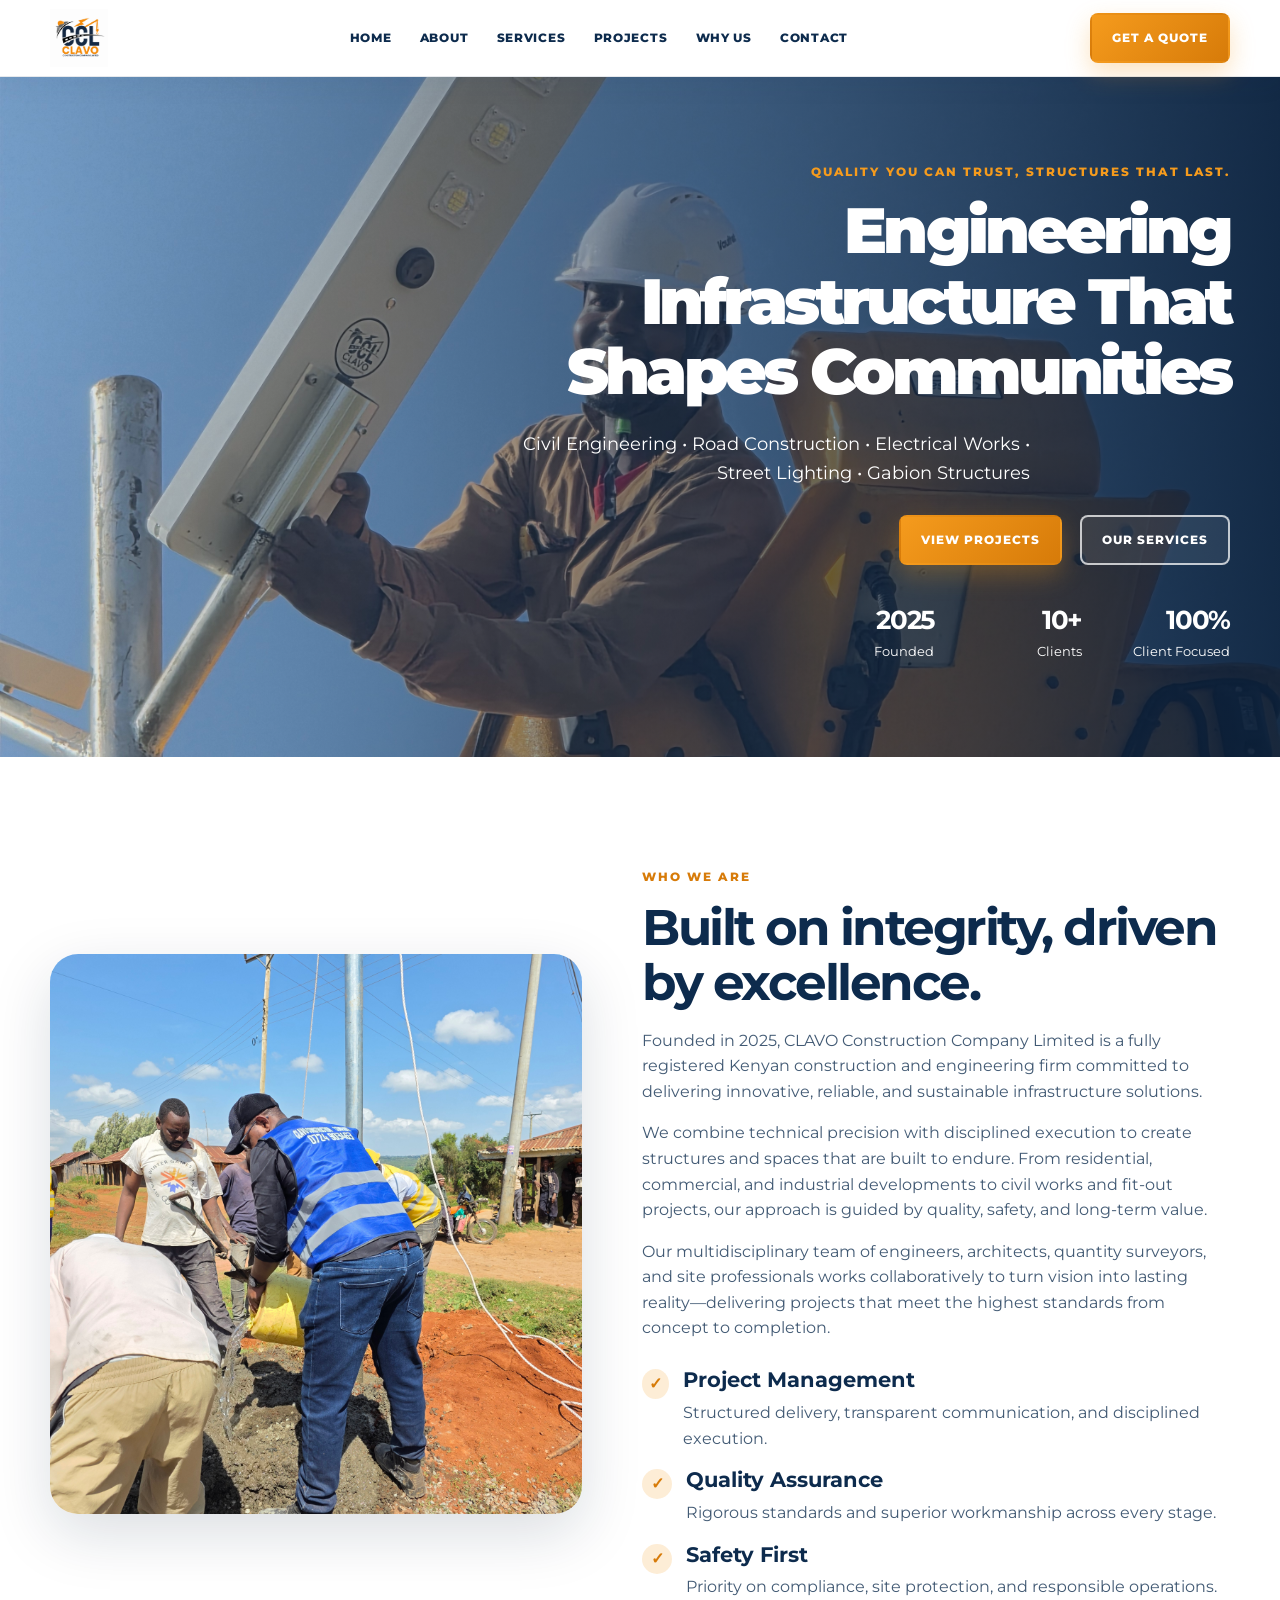
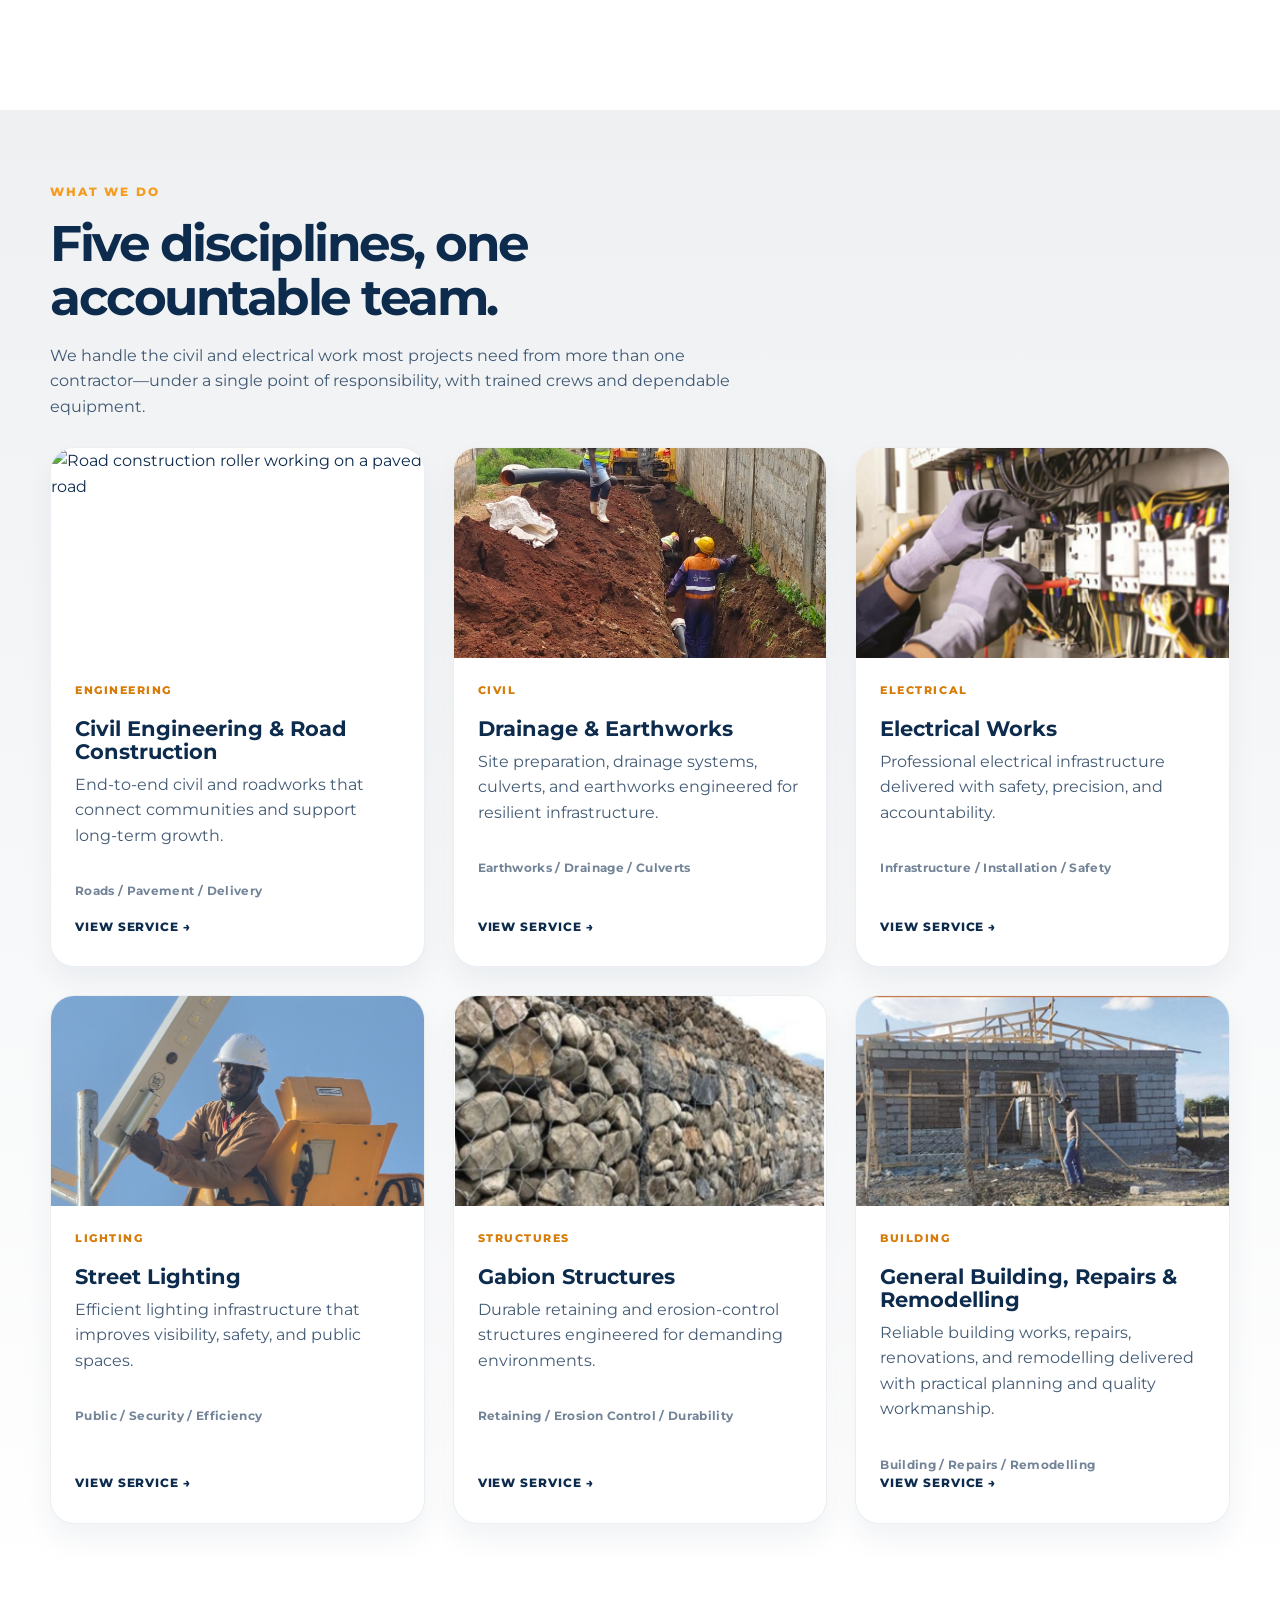
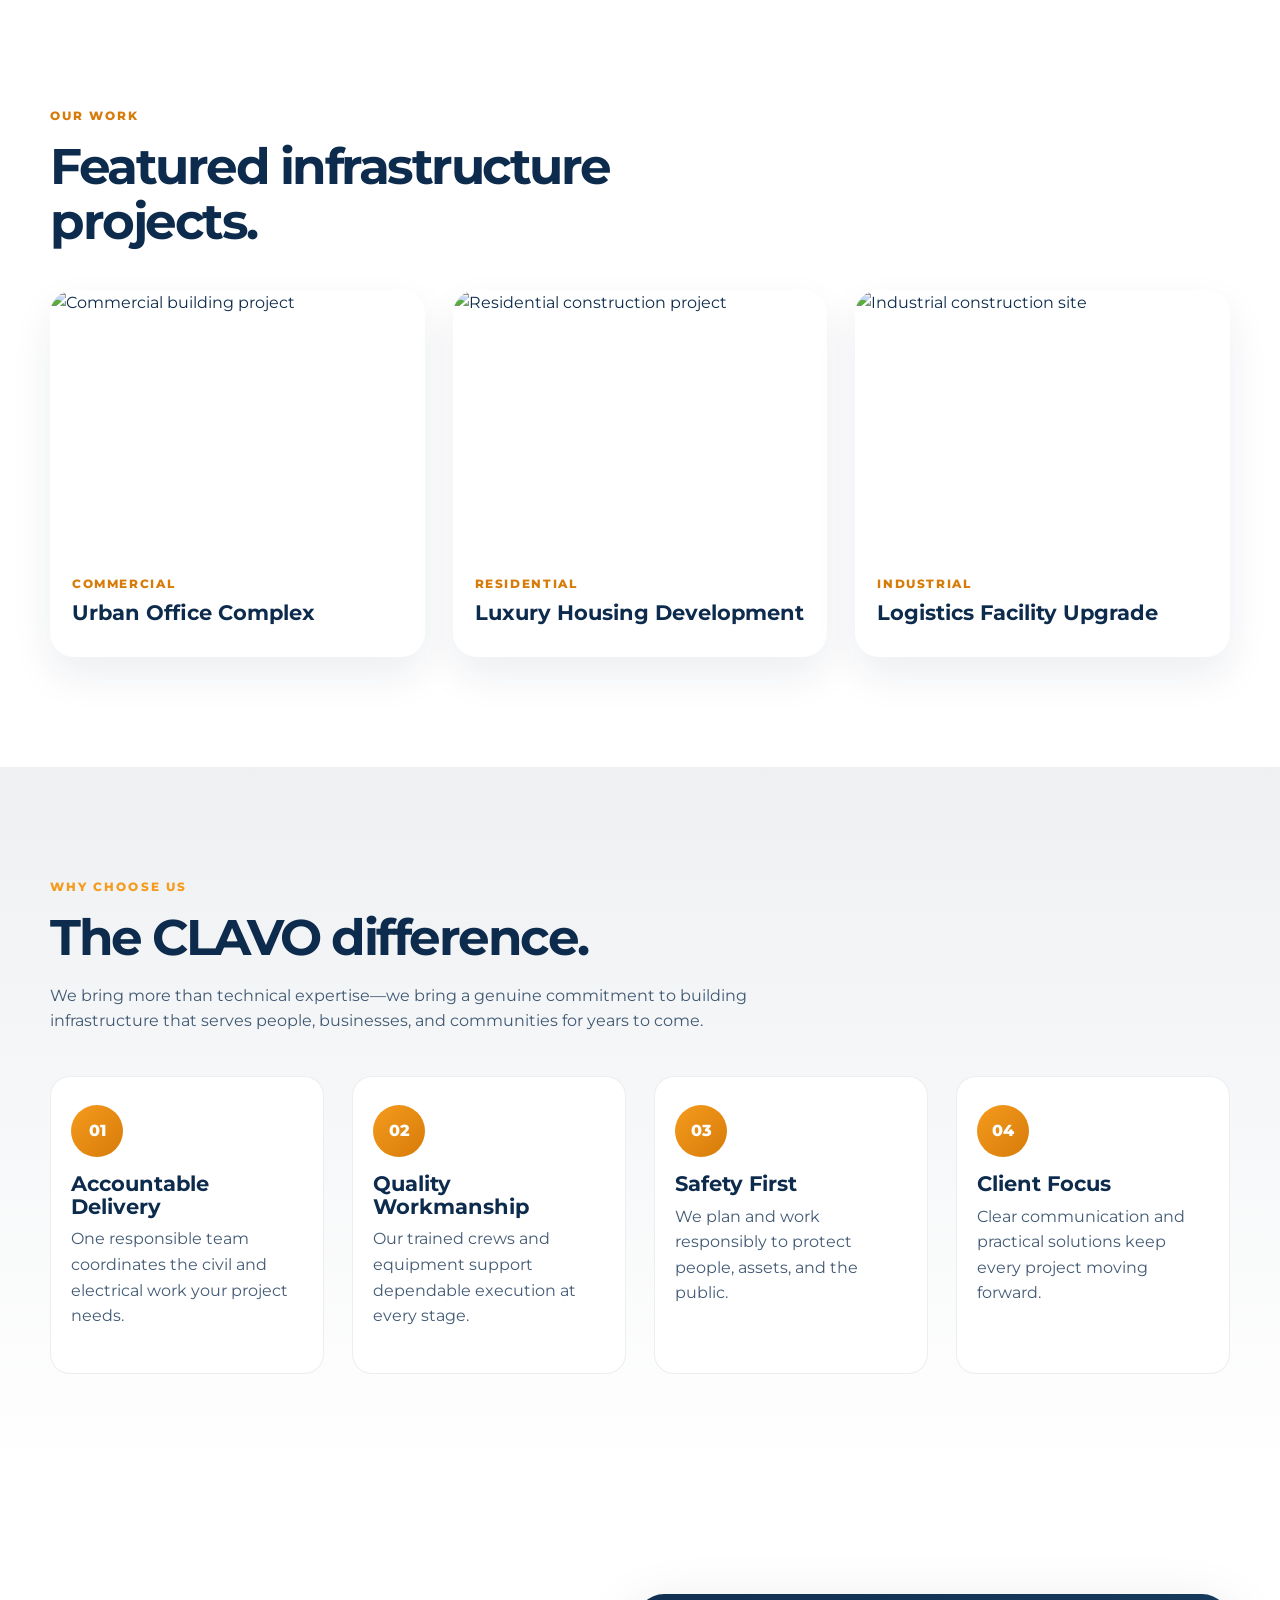
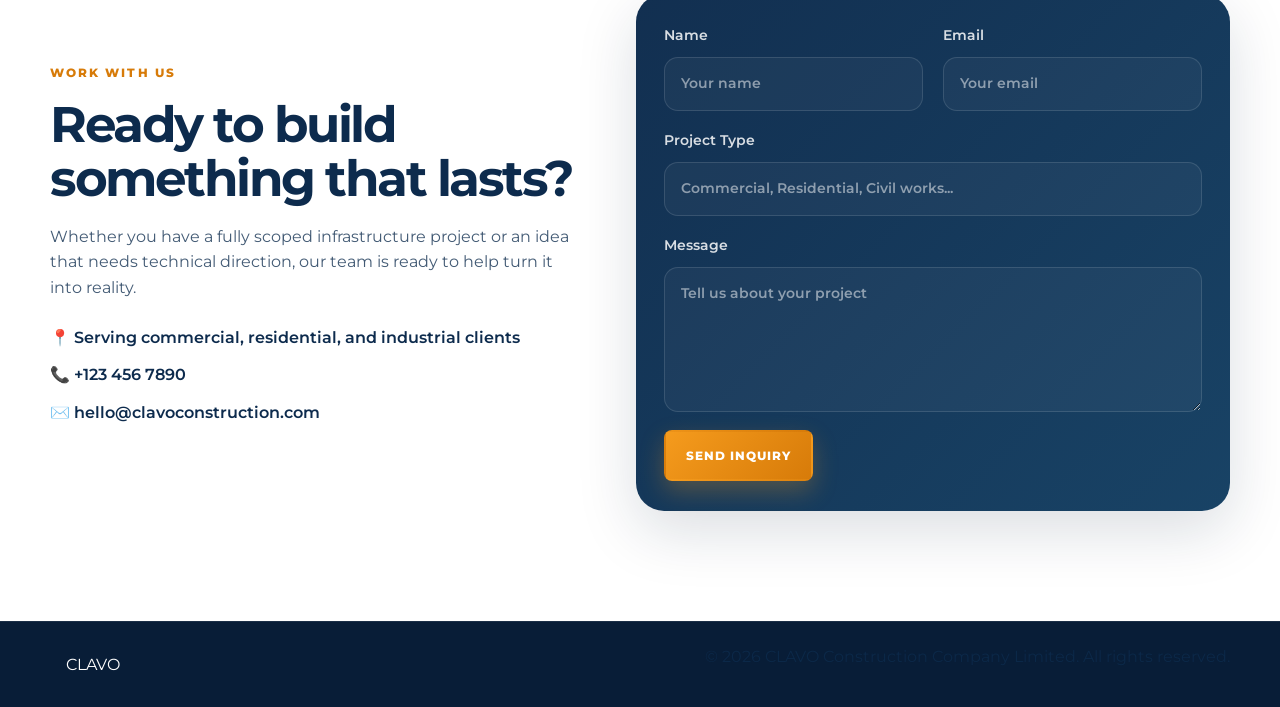
==== commit 64abb273: "Update civil construction imagery to tinga3" ====
--- a/site/index.html
+++ b/site/index.html
@@ -134,12 +134,12 @@
 
           <div class="service-grid">
             <article class="service-card">
-              <img class="service-card-image" src="images/civil%20constructin.jpg" alt="Road construction roller working on a paved road" />
+              <img class="service-card-image" src="images/tinga3.jpg" alt="Road construction roller working on a paved road" />
               <span class="service-kicker">ENGINEERING</span>
               <h3>Civil Engineering & Road Construction</h3>
               <p>End-to-end civil and roadworks that connect communities and support long-term growth.</p>
               <span class="service-meta">Roads / Pavement / Delivery</span>
-              <a class="service-link" href="services.html">VIEW SERVICE →</a>
+              <a class="service-link" href="civil-engineering.html">VIEW SERVICE →</a>
             </article>
             <article class="service-card">
               <img class="service-card-image" src="images/drainage%20and%20water%20works.jpeg" alt="Drainage and water works construction project" />
@@ -147,7 +147,7 @@
               <h3>Drainage & Earthworks</h3>
               <p>Site preparation, drainage systems, culverts, and earthworks engineered for resilient infrastructure.</p>
               <span class="service-meta">Earthworks / Drainage / Culverts</span>
-              <a class="service-link" href="services.html">VIEW SERVICE →</a>
+              <a class="service-link" href="drainage-earthworks.html">VIEW SERVICE →</a>
             </article>
             <article class="service-card">
               <img class="service-card-image" src="images/electrical%20works.png" alt="Electrical infrastructure installation project" />
@@ -155,7 +155,7 @@
               <h3>Electrical Works</h3>
               <p>Professional electrical infrastructure delivered with safety, precision, and accountability.</p>
               <span class="service-meta">Infrastructure / Installation / Safety</span>
-              <a class="service-link" href="services.html">VIEW SERVICE →</a>
+              <a class="service-link" href="electrical-works.html">VIEW SERVICE →</a>
             </article>
             <article class="service-card">
               <img class="service-card-image" src="images/kevo.jpg" alt="Street lighting infrastructure project" />
@@ -163,7 +163,7 @@
               <h3>Street Lighting</h3>
               <p>Efficient lighting infrastructure that improves visibility, safety, and public spaces.</p>
               <span class="service-meta">Public / Security / Efficiency</span>
-              <a class="service-link" href="services.html">VIEW SERVICE →</a>
+              <a class="service-link" href="street-lighting.html">VIEW SERVICE →</a>
             </article>
             <article class="service-card">
               <img class="service-card-image" src="images/gabion%20works.png" alt="Gabion and retaining structure project" />
@@ -171,7 +171,7 @@
               <h3>Gabion Structures</h3>
               <p>Durable retaining and erosion-control structures engineered for demanding environments.</p>
               <span class="service-meta">Retaining / Erosion Control / Durability</span>
-              <a class="service-link" href="services.html">VIEW SERVICE →</a>
+              <a class="service-link" href="gabion-structures.html">VIEW SERVICE →</a>
             </article>
             <article class="service-card">
               <img class="service-card-image" src="images/GENERAL%20BUILDING.png" alt="General building repairs and remodelling project" />
@@ -179,7 +179,7 @@
               <h3>General Building, Repairs & Remodelling</h3>
               <p>Reliable building works, repairs, renovations, and remodelling delivered with practical planning and quality workmanship.</p>
               <span class="service-meta">Building / Repairs / Remodelling</span>
-              <a class="service-link" href="services.html">VIEW SERVICE →</a>
+              <a class="service-link" href="general-building.html">VIEW SERVICE →</a>
             </article>
           </div>
         </div>
--- a/site/styles.css
+++ b/site/styles.css
@@ -18,6 +18,10 @@
   scroll-behavior: smooth;
 }
 
+[id] {
+  scroll-margin-top: 100px;
+}
+
 body {
   margin: 0;
   font-family: "Montserrat", sans-serif;
@@ -51,6 +55,10 @@
 
 .alt-bg {
   background: linear-gradient(180deg, var(--grey-light), rgba(255, 255, 255, 0.9));
+}
+
+.services.section {
+  padding: 72px 0;
 }
 
 .eyebrow {
@@ -221,6 +229,69 @@
   padding: 70px 0 80px;
 }
 
+.services-hero-carousel {
+  position: relative;
+  min-height: 560px;
+  display: flex;
+  align-items: center;
+  overflow: hidden;
+  isolation: isolate;
+  background: var(--blue-deep);
+}
+
+.services-hero-slides,
+.services-hero-slides::after,
+.services-hero-slide {
+  position: absolute;
+  inset: 0;
+}
+
+.services-hero-slides {
+  z-index: -1;
+}
+
+.services-hero-slides::after {
+  content: "";
+  z-index: 1;
+  background: linear-gradient(90deg, rgba(8, 29, 55, 0.02), rgba(8, 29, 55, 0.72));
+}
+
+.services-hero-slide {
+  width: 100%;
+  height: 100%;
+  object-fit: cover;
+  object-position: center;
+  image-rendering: auto;
+  opacity: 0;
+  transition: opacity 0.9s ease;
+}
+
+.services-hero-slide.is-active {
+  opacity: 1;
+}
+
+.services-hero-carousel .hero-inner {
+  position: relative;
+  z-index: 2;
+  display: block;
+  width: min(1180px, calc(100% - 32px));
+}
+
+.services-hero-carousel .hero-copy {
+  max-width: 760px;
+  margin-left: auto;
+  text-align: right;
+}
+
+.services-hero-carousel h1,
+.services-hero-carousel .lead {
+  color: var(--white);
+}
+
+.services-hero-carousel .hero-actions {
+  justify-content: flex-end;
+}
+
 .hero-image-full {
   position: relative;
   min-height: 680px;
@@ -246,6 +317,24 @@
 .hero-image-full .hero-actions,
 .hero-image-full .hero-stats {
   justify-content: flex-end;
+}
+
+.hero-image-full .btn-secondary,
+.services-hero-carousel .btn-secondary,
+.service-detail-hero .btn-secondary {
+  border-color: rgba(255, 255, 255, 0.72);
+  color: var(--white);
+  background: rgba(255, 255, 255, 0.08);
+}
+
+.hero-image-full .btn-secondary:hover,
+.hero-image-full .btn-secondary:focus-visible,
+.services-hero-carousel .btn-secondary:hover,
+.services-hero-carousel .btn-secondary:focus-visible,
+.service-detail-hero .btn-secondary:hover,
+.service-detail-hero .btn-secondary:focus-visible {
+  border-color: var(--white);
+  background: rgba(255, 255, 255, 0.18);
 }
 
 .hero-image-full h1,
@@ -431,6 +520,10 @@
   margin-bottom: 42px;
 }
 
+.services .section-heading {
+  margin-bottom: 28px;
+}
+
 .service-grid,
 .project-grid,
 .process-grid {
@@ -516,18 +609,31 @@
 
 .service-category-grid {
   grid-template-columns: repeat(2, minmax(0, 1fr));
+  gap: 20px;
 }
 
 .service-category {
-  padding: 32px;
+  padding: 24px 26px;
   background: var(--white);
-  border-left: 4px solid var(--orange);
-  box-shadow: 0 14px 28px rgba(13, 43, 77, 0.07);
+  border: 1px solid rgba(13, 43, 77, 0.08);
+  border-radius: 20px;
+  box-shadow: 0 14px 30px rgba(13, 43, 77, 0.07);
+  transition: transform 0.25s ease, box-shadow 0.25s ease;
+}
+
+.service-category:hover {
+  transform: translateY(-4px);
+  box-shadow: 0 20px 38px rgba(13, 43, 77, 0.12);
 }
 
 .service-category h3 {
   max-width: 360px;
+  margin-bottom: 14px;
   font-size: 1.45rem;
+}
+
+.service-category .service-kicker {
+  margin-bottom: 12px;
 }
 
 .service-list,
@@ -543,9 +649,24 @@
 .service-list {
   display: grid;
   grid-template-columns: repeat(2, minmax(0, 1fr));
-  gap: 10px 20px;
-}
-
+  gap: 7px 20px;
+  margin-top: 14px;
+}
+
+
+  .service-detail-hero {
+    min-height: 620px;
+  }
+
+  .service-detail-hero-content {
+    margin-left: 0;
+    text-align: left;
+  }
+
+  .service-detail-layout,
+  .detail-columns {
+    grid-template-columns: 1fr;
+  }
 .service-list li,
 .benefit-list li,
 .capability-list li,
@@ -572,6 +693,11 @@
   border-radius: 50%;
 }
 
+.service-category .service-link {
+  margin-top: 18px;
+  margin-right: 14px;
+}
+
 .detailed-service-grid {
   grid-template-columns: repeat(3, minmax(0, 1fr));
 }
@@ -663,6 +789,102 @@
 
 .closing-cta {
   max-width: 820px;
+}
+
+.service-detail-hero {
+  position: relative;
+  min-height: 540px;
+  display: flex;
+  align-items: center;
+  overflow: hidden;
+  isolation: isolate;
+  background: var(--blue-deep);
+}
+
+.service-detail-hero > img,
+.service-detail-overlay {
+  position: absolute;
+  inset: 0;
+  width: 100%;
+  height: 100%;
+}
+
+.service-detail-hero > img {
+  z-index: -2;
+  object-fit: cover;
+  object-position: center;
+}
+
+.service-detail-overlay {
+  z-index: -1;
+  background: linear-gradient(90deg, rgba(8, 29, 55, 0.12), rgba(8, 29, 55, 0.86));
+}
+
+.service-detail-hero-content {
+  position: relative;
+  z-index: 1;
+  max-width: 760px;
+  margin-left: auto;
+  text-align: right;
+}
+
+.service-detail-hero h1,
+.service-detail-hero .lead {
+  color: var(--white);
+}
+
+.service-detail-layout,
+.detail-columns {
+  display: grid;
+  grid-template-columns: 1.1fr 0.9fr;
+  gap: 56px;
+  align-items: start;
+}
+
+.service-detail-panel {
+  padding: 30px;
+  background: var(--grey-light);
+  border-top: 4px solid var(--orange);
+}
+
+.detail-steps {
+  display: grid;
+  gap: 14px;
+  margin: 0;
+  padding: 0 0 0 24px;
+  color: rgba(13, 43, 77, 0.78);
+  font-weight: 600;
+}
+
+.detail-columns {
+  align-items: center;
+}
+
+.work-gallery {
+  display: grid;
+  grid-template-columns: repeat(3, minmax(0, 1fr));
+  gap: 20px;
+}
+
+.work-gallery figure {
+  margin: 0;
+  overflow: hidden;
+  background: var(--white);
+  border-radius: 18px;
+  box-shadow: 0 14px 30px rgba(13, 43, 77, 0.1);
+}
+
+.work-gallery img {
+  width: 100%;
+  height: 230px;
+  object-fit: cover;
+}
+
+.work-gallery figcaption {
+  padding: 14px 16px 16px;
+  color: var(--blue);
+  font-size: 0.8rem;
+  font-weight: 800;
 }
 
 .icon-box {
@@ -876,6 +1098,14 @@
     grid-template-columns: 1fr;
   }
 
+  .work-gallery {
+    grid-template-columns: 1fr;
+  }
+
+  .work-gallery img {
+    height: 250px;
+  }
+
   .brand-tag {
     display: none;
   }
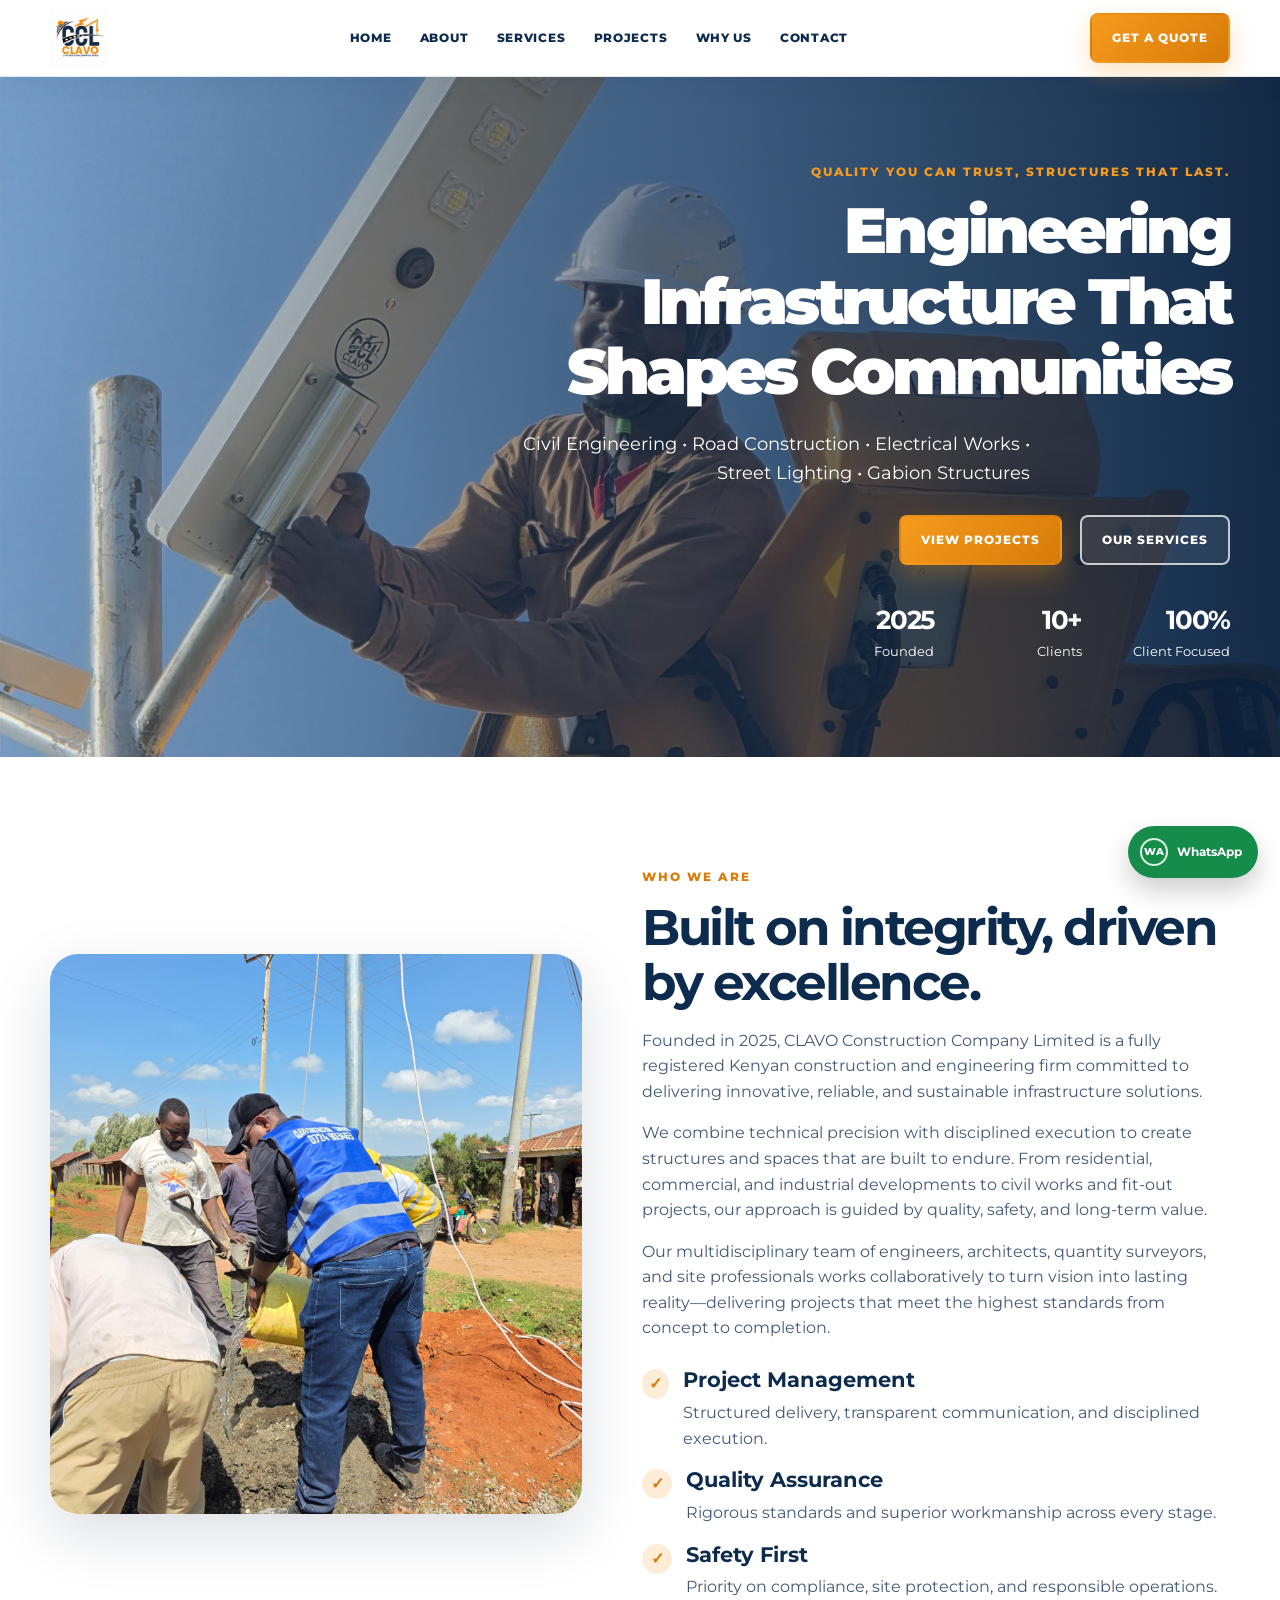
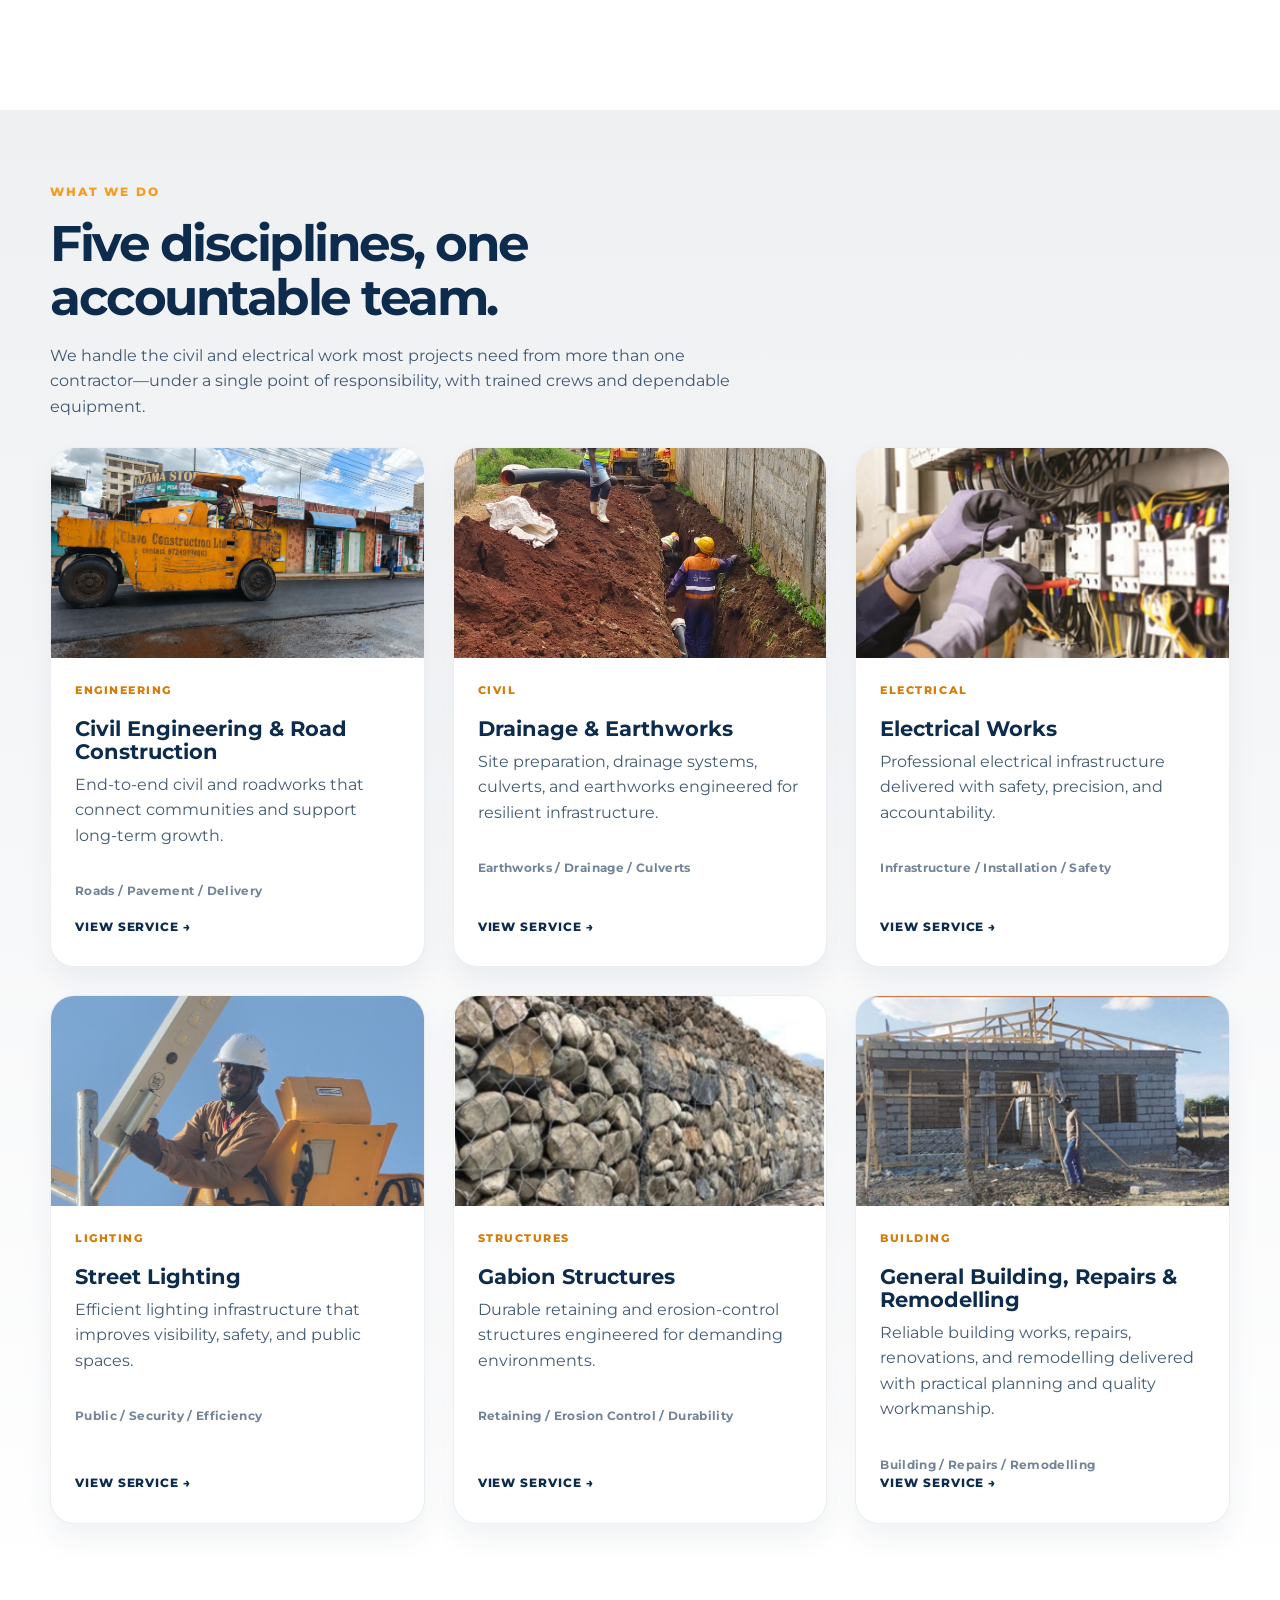
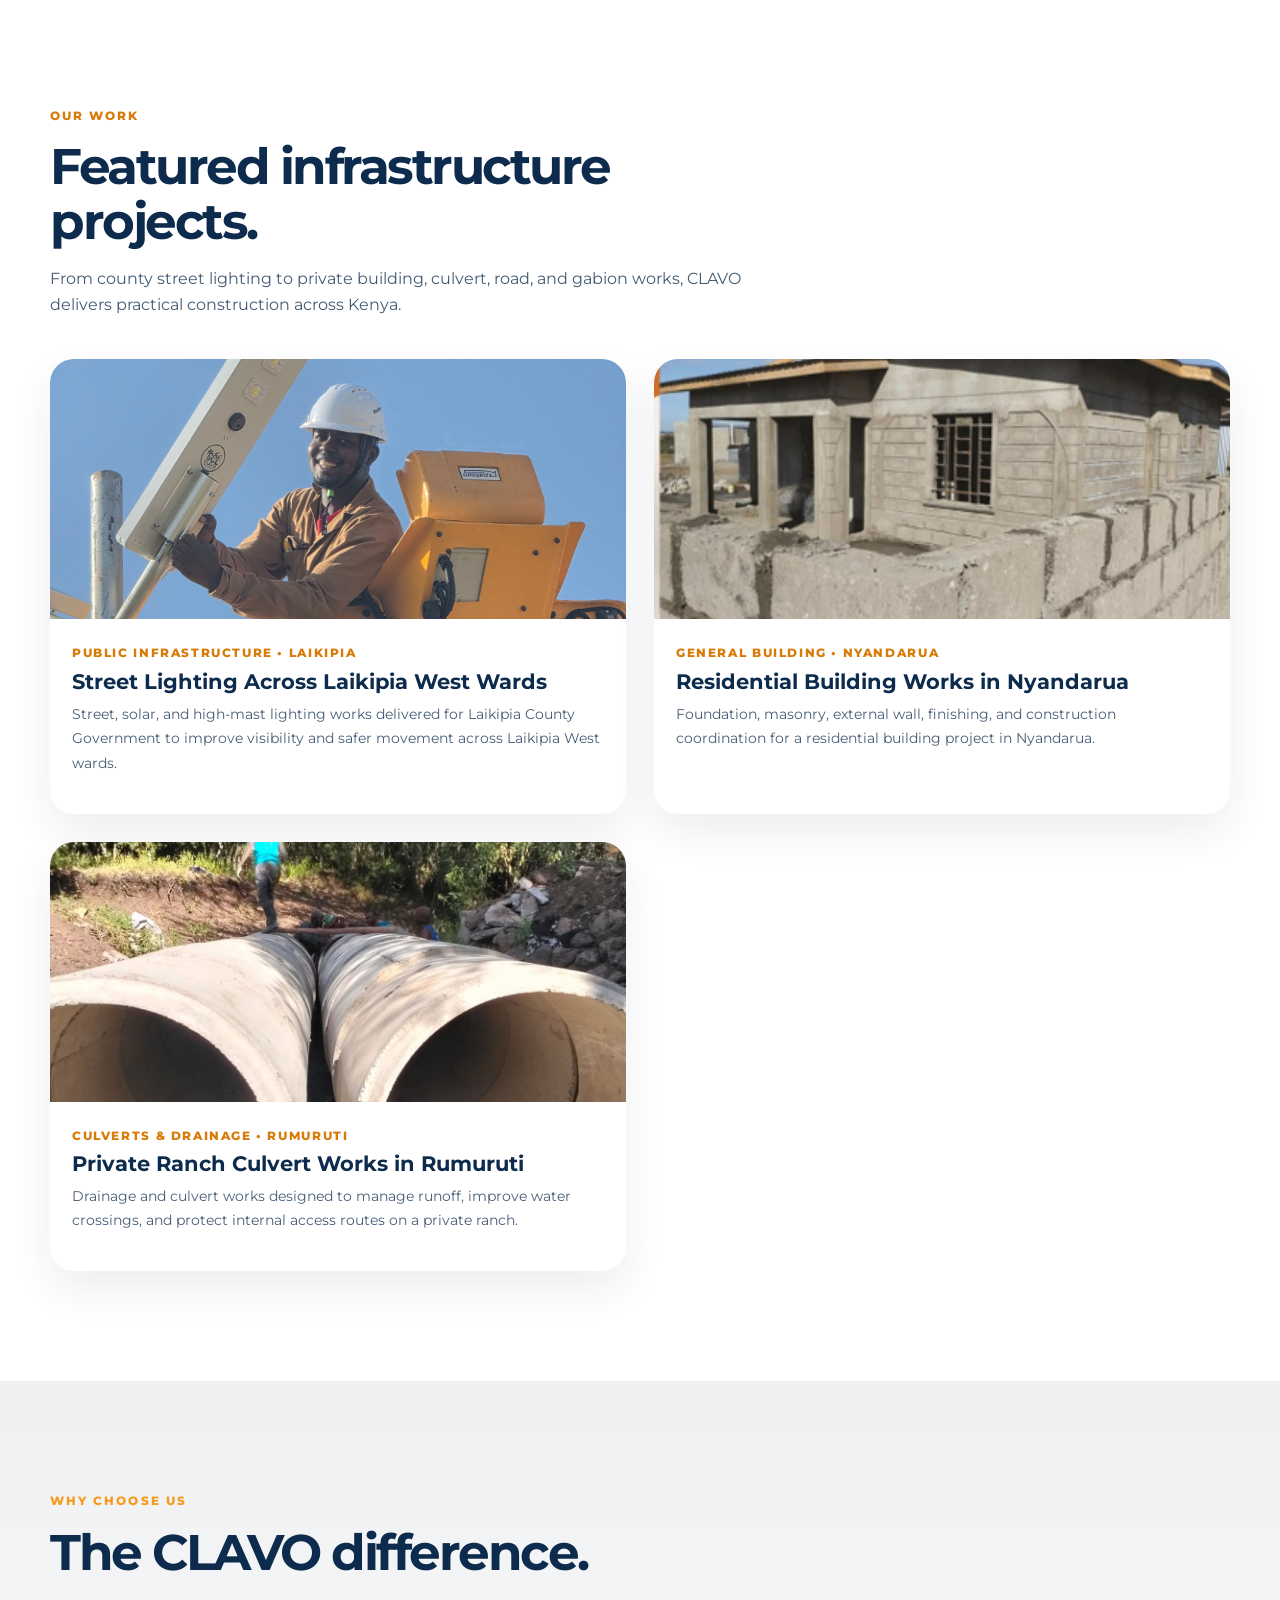
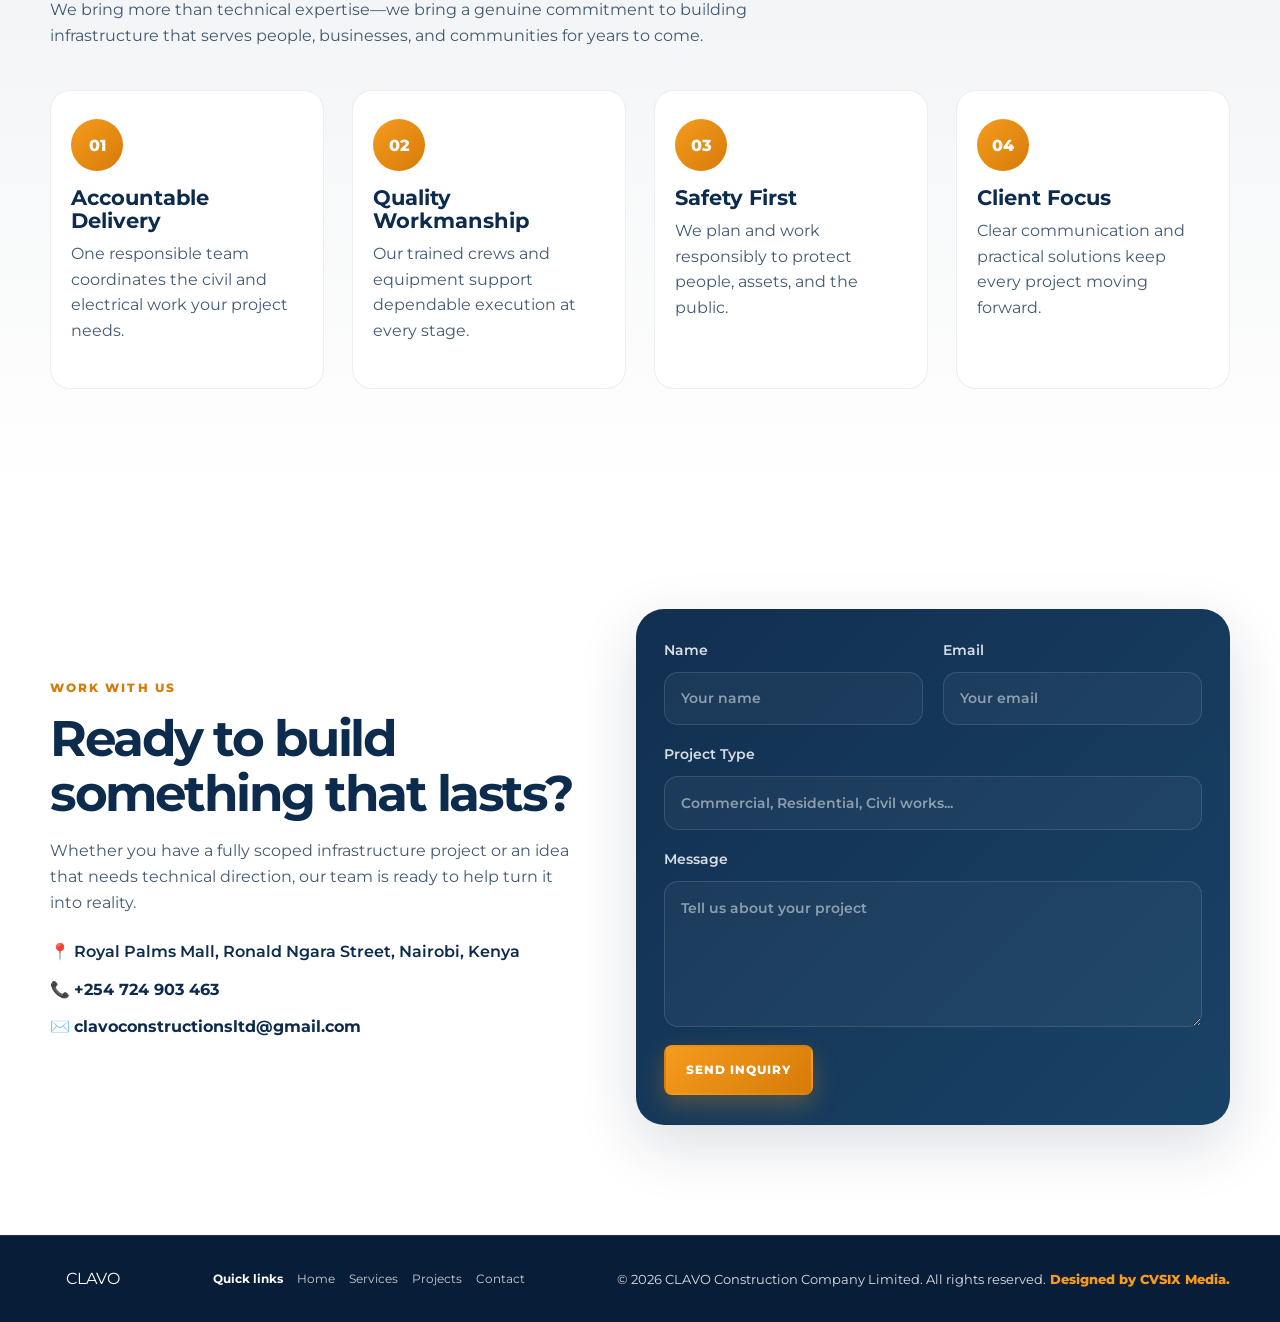
==== commit 0ec6b0b2: "Sync homepage projects and contact details" ====
--- a/site/index.html
+++ b/site/index.html
@@ -6,8 +6,13 @@
     <title>CLAVO Construction Company Limited</title>
     <meta
       name="description"
-      content="CLAVO Construction Company Limited delivers structural engineering, civil works, renovations, and turnkey building solutions with safety and precision."
+      content="CLAVO Construction Company Limited delivers civil engineering, road construction, street lighting, electrical works, building, gabions, and drainage solutions across Kenya."
     />
+    <meta name="keywords" content="construction company Kenya, civil engineering Nairobi, road construction Kenya, street lighting Laikipia, building contractors Kenya, drainage works Kenya, gabion structures Kenya, CLAVO Construction" />
+    <meta name="geo.region" content="KE-30" />
+    <meta name="geo.placename" content="Nairobi, Kenya" />
+    <meta name="author" content="CLAVO Construction Company Limited" />
+    <link rel="canonical" href="https://clavo-website.vercel.app/index.html" />
     <link rel="preconnect" href="https://fonts.googleapis.com" />
     <link rel="preconnect" href="https://fonts.gstatic.com" crossorigin />
     <link
@@ -190,28 +195,32 @@
           <div class="section-heading">
             <p class="eyebrow eyebrow-dark">Our work</p>
             <h2>Featured infrastructure projects.</h2>
+            <p>From county street lighting to private building, culvert, road, and gabion works, CLAVO delivers practical construction across Kenya.</p>
           </div>
 
           <div class="project-grid">
             <article class="project-card">
-              <img src="https://images.unsplash.com/photo-1489515217757-5fd1be406fef?auto=format&fit=crop&w=900&q=80" alt="Commercial building project" />
+              <img src="images/kevo.jpg" alt="Street lighting project for Laikipia County Government" />
               <div class="project-body">
-                <span>Commercial</span>
-                <h3>Urban Office Complex</h3>
+                <span>Public Infrastructure • Laikipia</span>
+                <h3>Street Lighting Across Laikipia West Wards</h3>
+                <p>Street, solar, and high-mast lighting works delivered for Laikipia County Government to improve visibility and safer movement across Laikipia West wards.</p>
               </div>
             </article>
             <article class="project-card">
-              <img src="https://images.unsplash.com/photo-1512917774080-9991f1c4c750?auto=format&fit=crop&w=900&q=80" alt="Residential construction project" />
+              <img src="images/generalbuilding5.png" alt="Residential building construction project in Nyandarua" />
               <div class="project-body">
-                <span>Residential</span>
-                <h3>Luxury Housing Development</h3>
+                <span>General Building • Nyandarua</span>
+                <h3>Residential Building Works in Nyandarua</h3>
+                <p>Foundation, masonry, external wall, finishing, and construction coordination for a residential building project in Nyandarua.</p>
               </div>
             </article>
             <article class="project-card">
-              <img src="https://images.unsplash.com/photo-1520958017028-0a9c55c37e0e?auto=format&fit=crop&w=900&q=80" alt="Industrial construction site" />
+              <img src="images/mitaro3.jpg" alt="Culvert and drainage works for a private ranch in Rumuruti" />
               <div class="project-body">
-                <span>Industrial</span>
-                <h3>Logistics Facility Upgrade</h3>
+                <span>Culverts & Drainage • Rumuruti</span>
+                <h3>Private Ranch Culvert Works in Rumuruti</h3>
+                <p>Drainage and culvert works designed to manage runoff, improve water crossings, and protect internal access routes on a private ranch.</p>
               </div>
             </article>
           </div>
@@ -262,9 +271,9 @@
               Whether you have a fully scoped infrastructure project or an idea that needs technical direction, our team is ready to help turn it into reality.
             </p>
             <ul>
-              <li>📍 Serving commercial, residential, and industrial clients</li>
-              <li>📞 +123 456 7890</li>
-              <li>✉️ hello@clavoconstruction.com</li>
+              <li>📍 Royal Palms Mall, Ronald Ngara Street, Nairobi, Kenya</li>
+              <li>📞 <a href="tel:+254724903463">+254 724 903 463</a></li>
+              <li>✉️ <a href="mailto:clavoconstructionsltd@gmail.com">clavoconstructionsltd@gmail.com</a></li>
             </ul>
           </div>
 
--- a/site/styles.css
+++ b/site/styles.css
@@ -613,6 +613,7 @@
 }
 
 .service-category {
+  overflow: hidden;
   padding: 24px 26px;
   background: var(--white);
   border: 1px solid rgba(13, 43, 77, 0.08);
@@ -634,6 +635,13 @@
 
 .service-category .service-kicker {
   margin-bottom: 12px;
+}
+
+.service-category-image {
+  width: calc(100% + 52px);
+  height: 150px;
+  margin: -24px -26px 22px;
+  object-fit: cover;
 }
 
 .service-list,
@@ -652,21 +660,6 @@
   gap: 7px 20px;
   margin-top: 14px;
 }
-
-
-  .service-detail-hero {
-    min-height: 620px;
-  }
-
-  .service-detail-hero-content {
-    margin-left: 0;
-    text-align: left;
-  }
-
-  .service-detail-layout,
-  .detail-columns {
-    grid-template-columns: 1fr;
-  }
 .service-list li,
 .benefit-list li,
 .capability-list li,
@@ -783,6 +776,33 @@
   top: 1.25em;
 }
 
+.resource-gallery {
+  display: grid;
+  grid-template-columns: repeat(3, minmax(0, 1fr));
+  gap: 14px;
+}
+
+.resource-gallery figure {
+  overflow: hidden;
+  margin: 0;
+  background: var(--grey-light);
+  border: 1px solid rgba(13, 43, 77, 0.08);
+}
+
+.resource-gallery img {
+  display: block;
+  width: 100%;
+  height: 128px;
+  object-fit: cover;
+}
+
+.resource-gallery figcaption {
+  padding: 11px 12px;
+  color: var(--blue);
+  font-size: 0.75rem;
+  font-weight: 800;
+}
+
 .safety-panel {
   max-width: 820px;
 }
@@ -880,6 +900,66 @@
   object-fit: cover;
 }
 
+.zoomable-image {
+  cursor: zoom-in;
+  transition: transform 0.2s ease, box-shadow 0.2s ease;
+}
+
+.zoomable-image:hover,
+.zoomable-image:focus {
+  transform: scale(1.02);
+  box-shadow: 0 12px 28px rgba(13, 43, 77, 0.14);
+  outline: none;
+}
+
+.image-lightbox {
+  position: fixed;
+  inset: 0;
+  display: none;
+  align-items: center;
+  justify-content: center;
+  z-index: 1000;
+  padding: 24px;
+}
+
+.image-lightbox.is-open {
+  display: flex;
+}
+
+.image-lightbox-backdrop {
+  position: absolute;
+  inset: 0;
+  background: rgba(4, 17, 31, 0.8);
+  backdrop-filter: blur(4px);
+}
+
+.image-lightbox-image {
+  position: relative;
+  z-index: 1;
+  max-width: min(92vw, 1100px);
+  max-height: 90vh;
+  object-fit: contain;
+  border-radius: 18px;
+  box-shadow: 0 28px 60px rgba(0, 0, 0, 0.32);
+  background: var(--white);
+}
+
+.image-lightbox-close {
+  position: absolute;
+  top: 22px;
+  right: 22px;
+  z-index: 2;
+  width: 46px;
+  height: 46px;
+  border: none;
+  border-radius: 50%;
+  background: rgba(255, 255, 255, 0.92);
+  color: var(--blue);
+  font-size: 2rem;
+  line-height: 1;
+  cursor: pointer;
+}
+
 .work-gallery figcaption {
   padding: 14px 16px 16px;
   color: var(--blue);
@@ -910,7 +990,7 @@
 }
 
 .project-grid {
-  grid-template-columns: repeat(3, minmax(0, 1fr));
+  grid-template-columns: repeat(2, minmax(0, 1fr));
 }
 
 .project-card {
@@ -926,8 +1006,25 @@
   object-fit: cover;
 }
 
+.project-gallery {
+  display: grid;
+  grid-template-columns: 1.35fr 0.825fr 0.825fr;
+  gap: 3px;
+  background: var(--grey-light);
+}
+
+.project-gallery img {
+  height: 220px;
+}
+
 .project-body {
   padding: 20px 22px 24px;
+}
+
+.project-body p {
+  color: rgba(13, 43, 77, 0.76);
+  font-size: 0.9rem;
+  line-height: 1.7;
 }
 
 .project-body span {
@@ -1019,10 +1116,37 @@
   color: rgba(255,255,255,0.5);
 }
 
+.contact-address {
+  margin-top: 24px;
+  color: rgba(13, 43, 77, 0.78);
+  font-style: normal;
+  line-height: 1.75;
+}
+
+.contact-address strong {
+  color: var(--blue);
+}
+
+.contact-address a,
+.hero-stats a,
+.contact-copy a {
+  color: var(--blue);
+  font-weight: 700;
+}
+
+.contact-address a:hover,
+.contact-address a:focus-visible,
+.hero-stats a:hover,
+.hero-stats a:focus-visible,
+.contact-copy a:hover,
+.contact-copy a:focus-visible {
+  color: var(--orange-deep);
+}
+
 .site-footer {
   background: var(--blue-deep);
-  color: rgba(255,255,255,0.7);
-  padding: 22px 0;
+  color: var(--white);
+  padding: 30px 0;
   border-top: 1px solid rgba(255,255,255,0.08);
 }
 
@@ -1036,6 +1160,82 @@
 
 .footer-brand .brand-name {
   color: var(--white);
+}
+
+.footer-inner p {
+  margin: 0;
+  color: rgba(255,255,255,0.86);
+  font-size: 0.82rem;
+}
+
+.footer-inner p::after {
+  content: " Designed by CVSIX Media.";
+  color: var(--orange);
+  font-weight: 800;
+}
+
+.footer-credit {
+  color: var(--orange);
+  font-weight: 800;
+}
+
+.mobile-menu-toggle {
+  display: none;
+}
+
+.footer-quick-links {
+  display: flex;
+  align-items: center;
+  gap: 14px;
+  flex-wrap: wrap;
+  font-size: 0.78rem;
+}
+
+.footer-quick-links strong {
+  color: var(--white);
+}
+
+.footer-quick-links a {
+  color: rgba(255,255,255,0.78);
+}
+
+.footer-quick-links a:hover,
+.footer-quick-links a:focus-visible {
+  color: var(--orange);
+}
+
+.whatsapp-float {
+  position: fixed;
+  right: 22px;
+  bottom: 22px;
+  z-index: 20;
+  display: inline-flex;
+  align-items: center;
+  gap: 9px;
+  padding: 12px 16px 12px 12px;
+  color: var(--white);
+  background: #168c4b;
+  border-radius: 999px;
+  box-shadow: 0 12px 26px rgba(0,0,0,0.2);
+  font-size: 0.78rem;
+  font-weight: 800;
+}
+
+.whatsapp-float span {
+  display: grid;
+  place-items: center;
+  width: 28px;
+  height: 28px;
+  border: 2px solid rgba(255,255,255,0.85);
+  border-radius: 50%;
+  font-size: 0.62rem;
+}
+
+.whatsapp-float:hover,
+.whatsapp-float:focus-visible {
+  color: var(--white);
+  background: #0f703b;
+  transform: translateY(-2px);
 }
 
 @media (max-width: 980px) {
@@ -1072,7 +1272,48 @@
   }
 
   .nav {
-    min-height: 80px;
+    position: relative;
+  }
+
+  .mobile-menu-toggle {
+    display: grid;
+    gap: 4px;
+    width: 42px;
+    height: 42px;
+    margin-left: auto;
+    padding: 10px;
+    border: 1px solid rgba(255,255,255,0.22);
+    border-radius: 8px;
+    background: transparent;
+    cursor: pointer;
+  }
+
+  .mobile-menu-toggle span {
+    display: block;
+    height: 2px;
+    background: var(--white);
+  }
+
+  .nav > .btn-primary {
+    display: none;
+  }
+
+  .nav.nav-open .main-nav {
+    position: absolute;
+    top: calc(100% - 1px);
+    right: 0;
+    left: 0;
+    z-index: 30;
+    display: grid;
+    gap: 0;
+    padding: 8px;
+    background: var(--blue-deep);
+    border-top: 1px solid rgba(255,255,255,0.12);
+    box-shadow: 0 18px 28px rgba(0,0,0,0.18);
+  }
+
+  .nav.nav-open .main-nav a {
+    padding: 13px 14px;
   }
 
   .hero {
@@ -1102,6 +1343,25 @@
     grid-template-columns: 1fr;
   }
 
+  .resource-gallery {
+    grid-template-columns: repeat(2, minmax(0, 1fr));
+  }
+
+  .resource-gallery img {
+    height: 120px;
+  }
+
+  .footer-quick-links {
+    width: 100%;
+    order: 3;
+  }
+
+  .whatsapp-float {
+    right: 14px;
+    bottom: 14px;
+    padding: 10px 13px 10px 10px;
+  }
+
   .work-gallery img {
     height: 250px;
   }
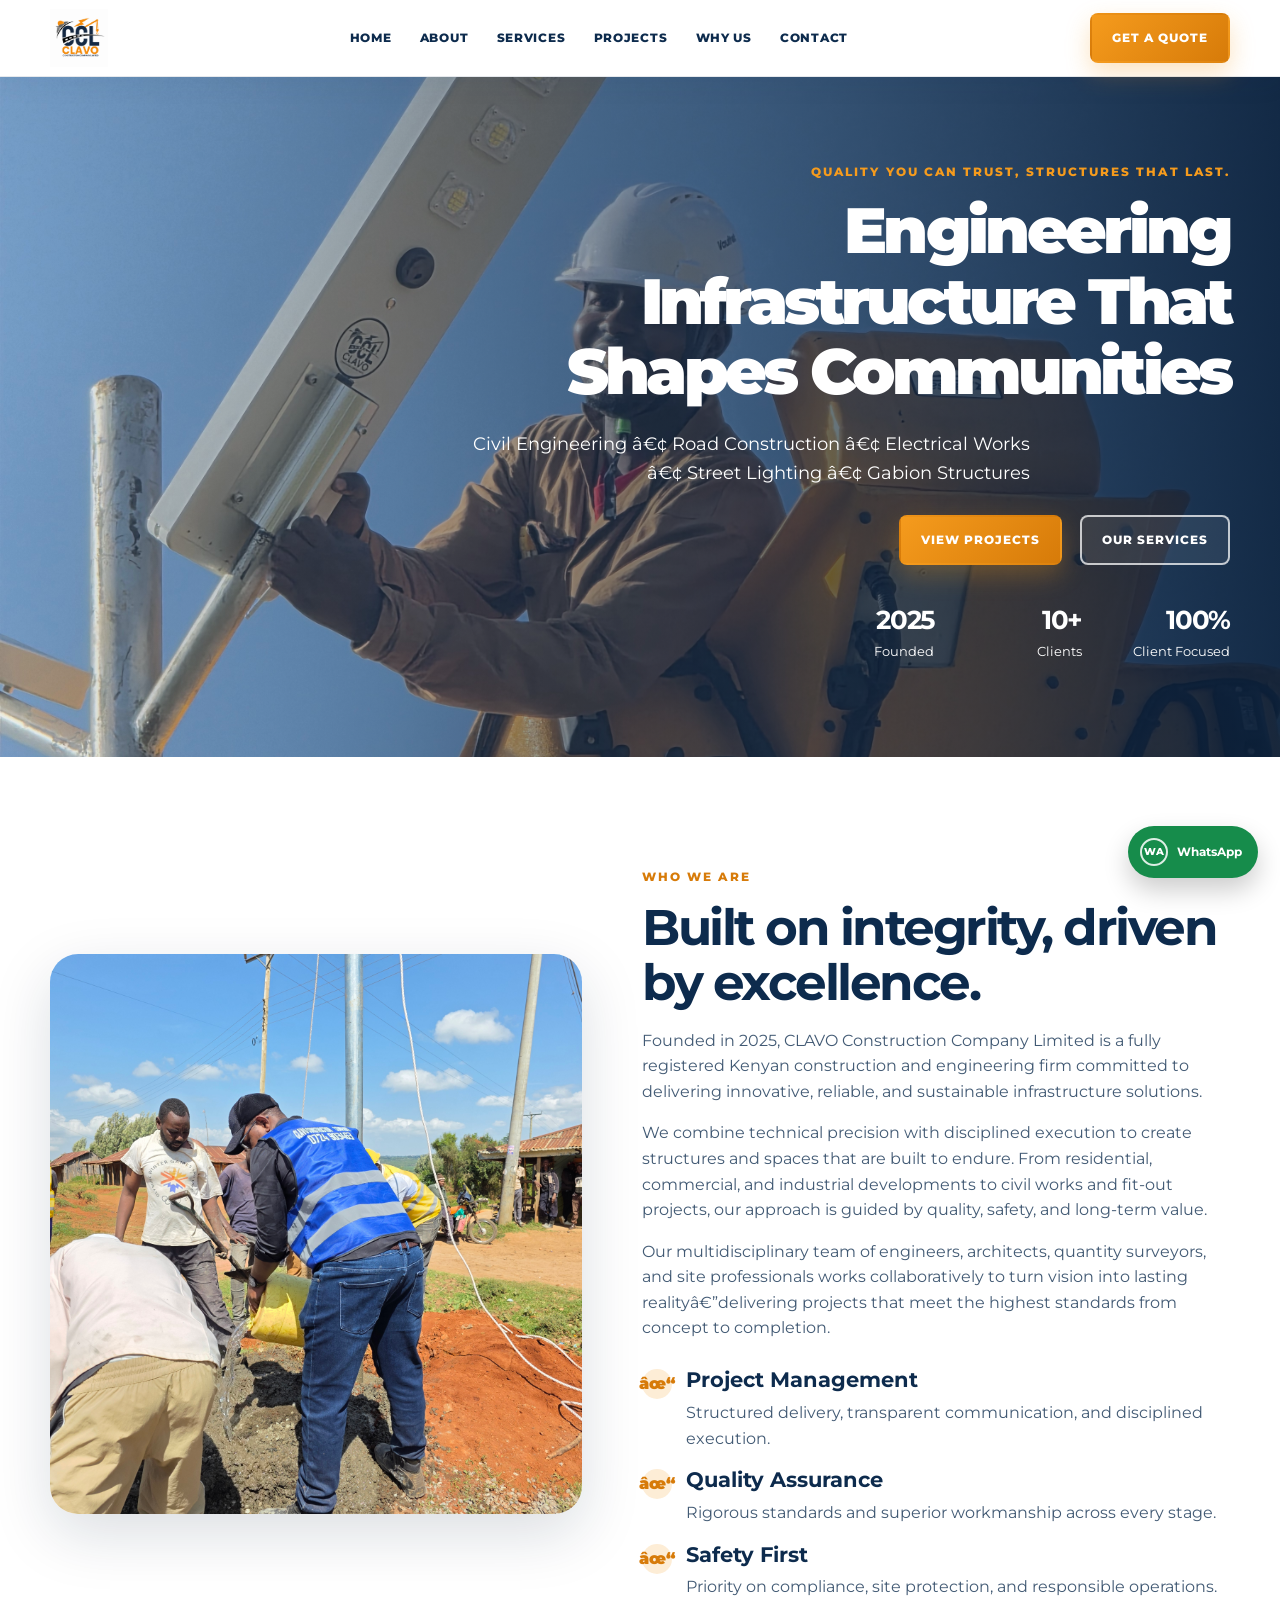
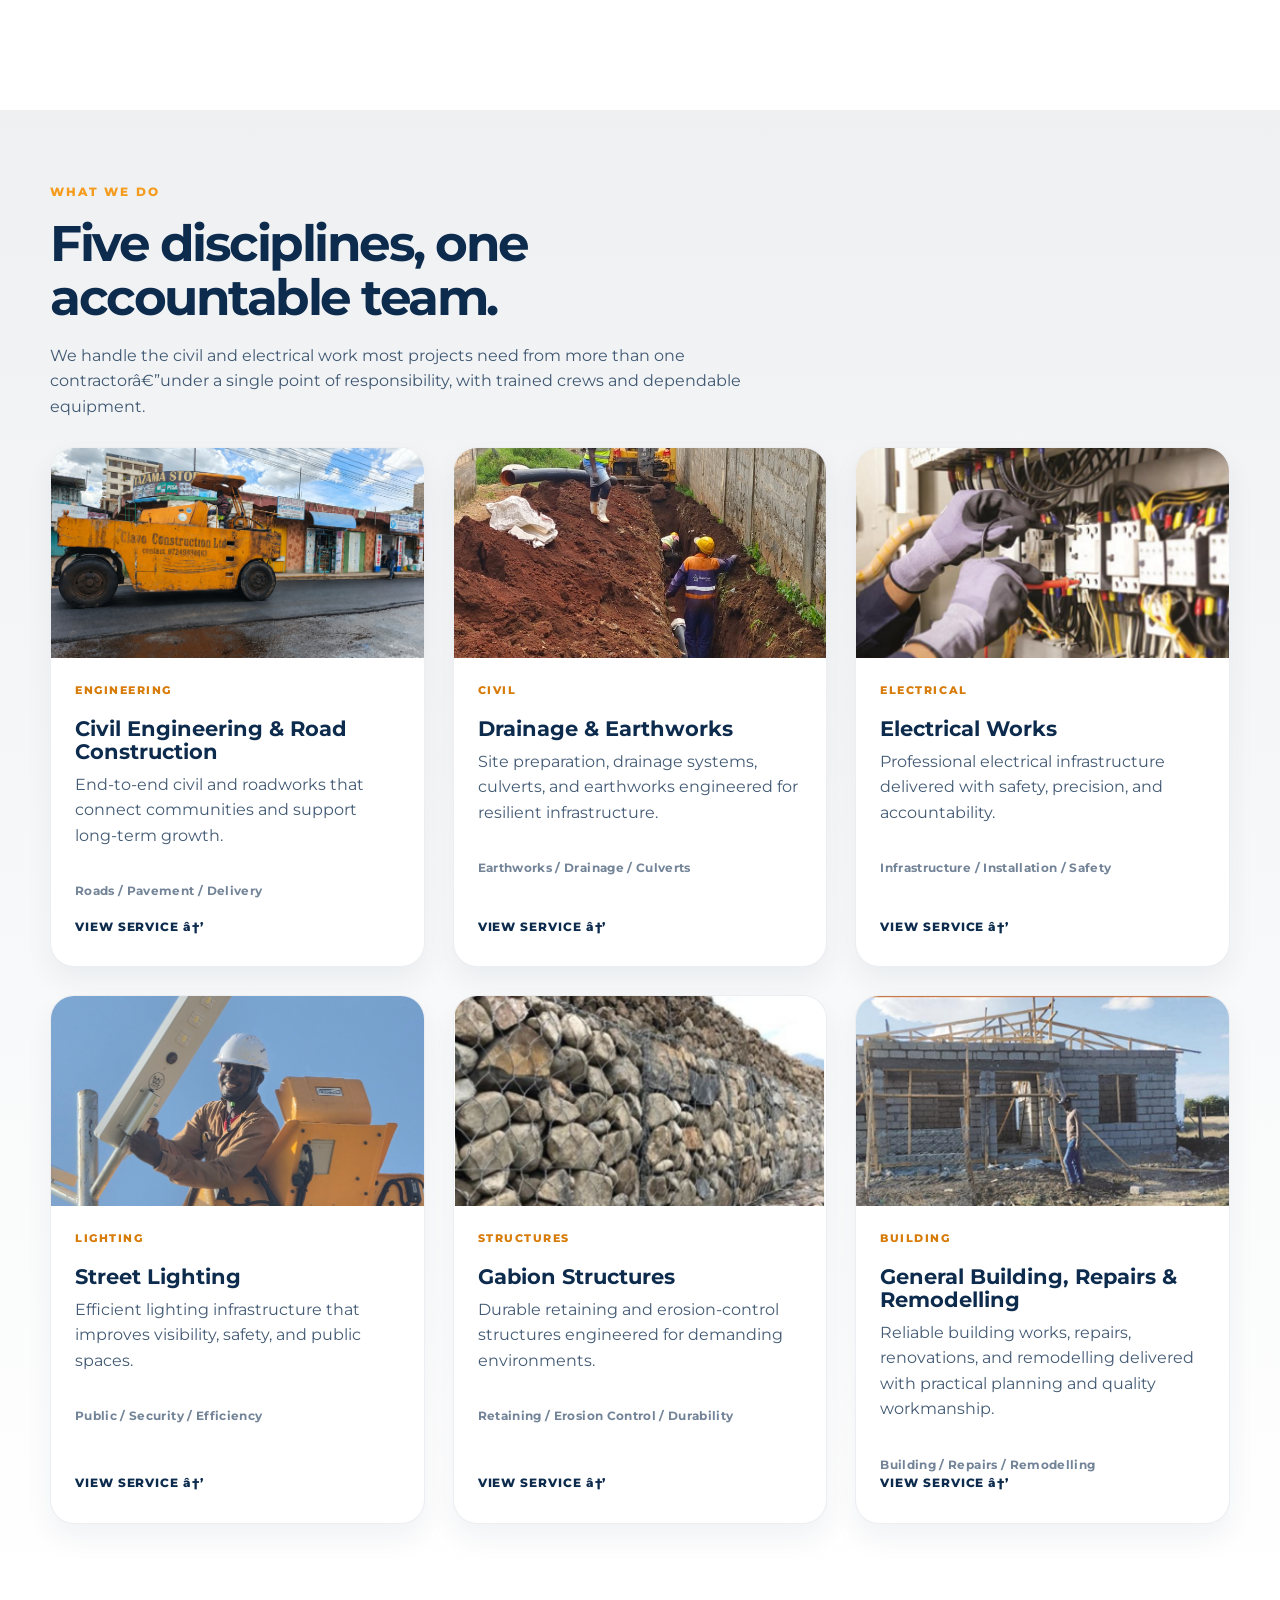
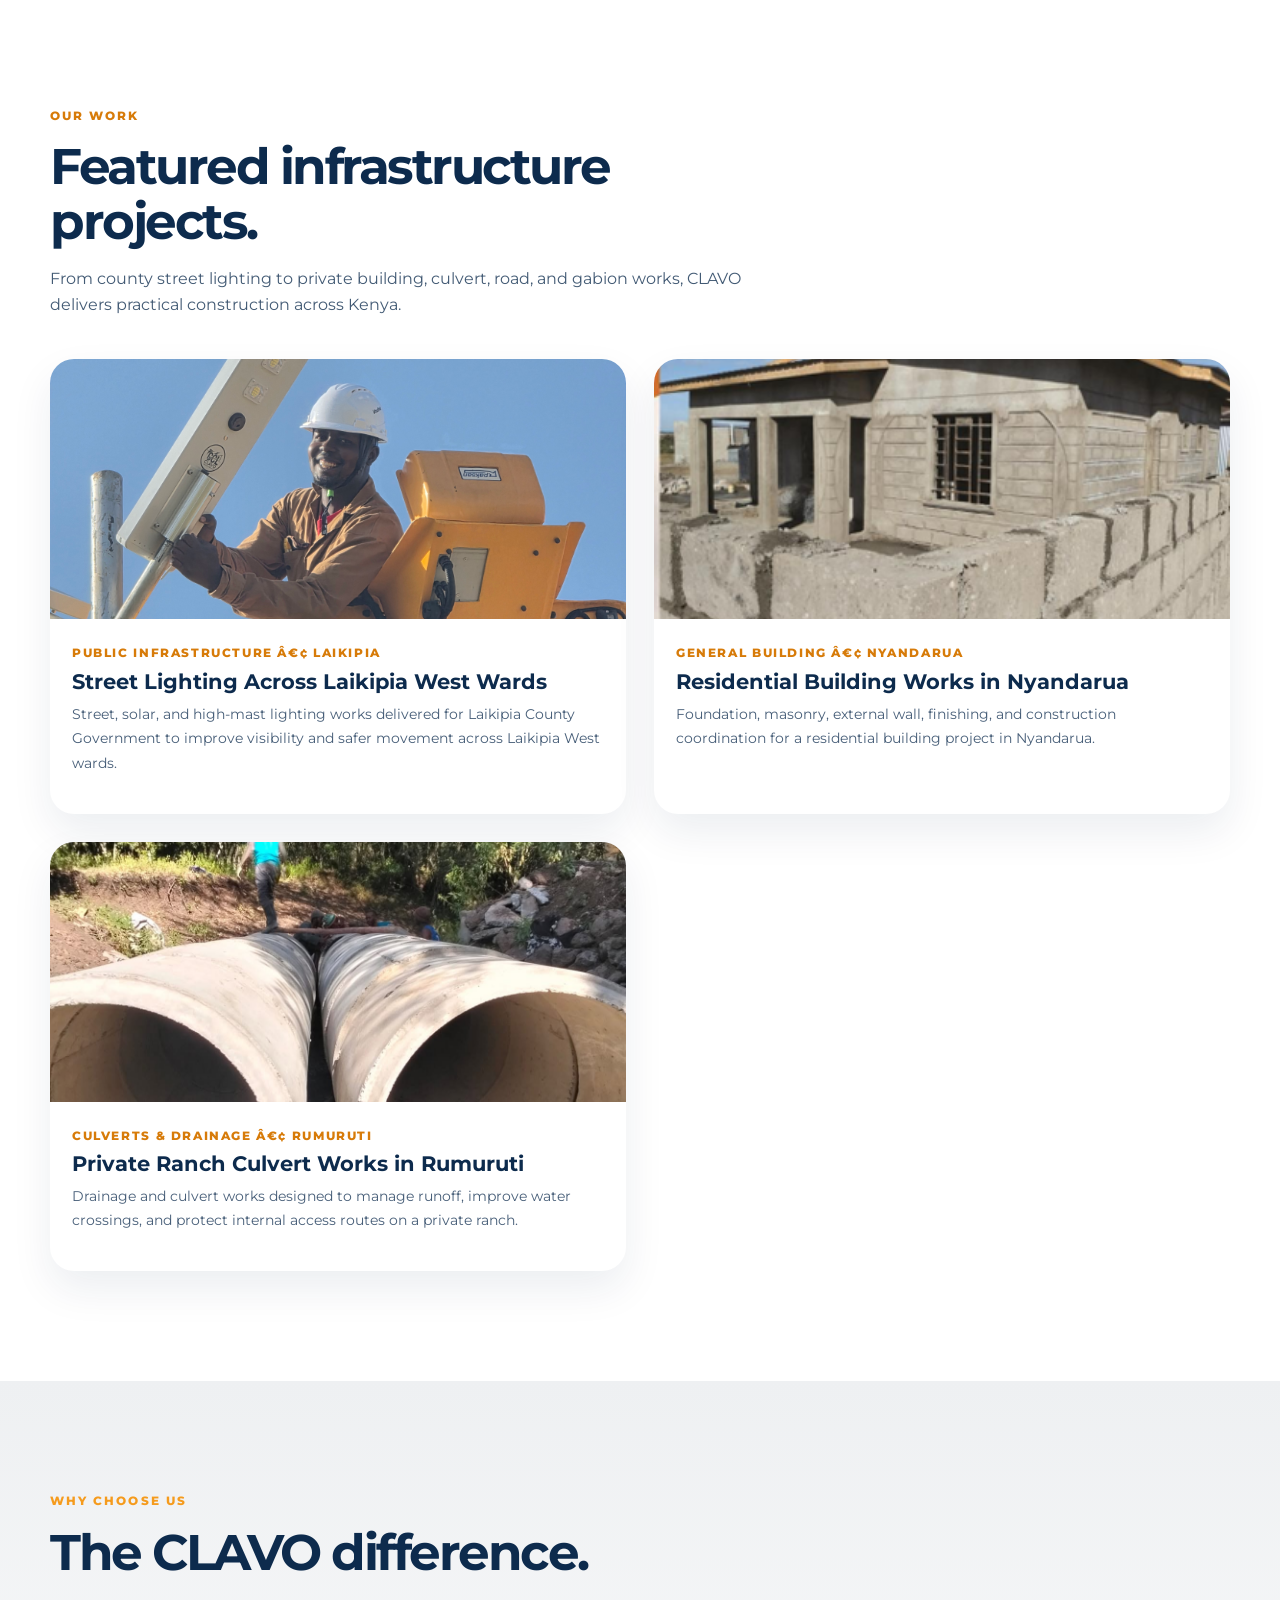
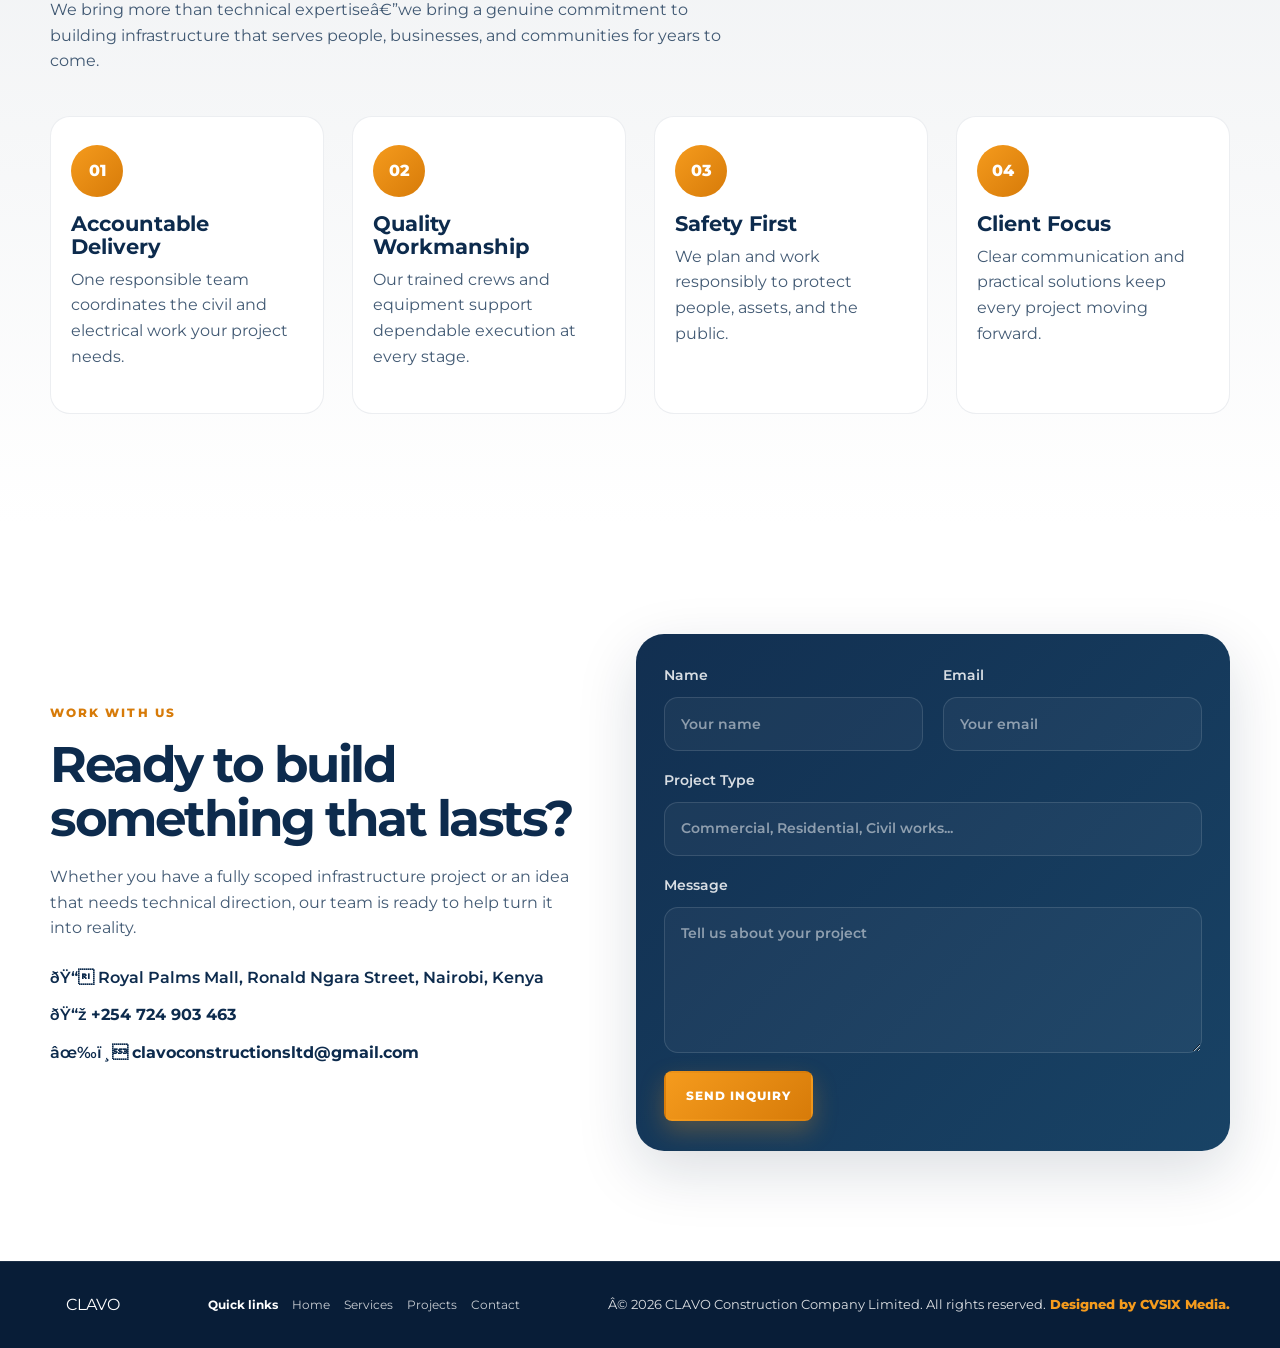
==== commit a16b46bd: "Update production SEO URLs and sitemap" ====
--- a/site/index.html
+++ b/site/index.html
@@ -12,7 +12,7 @@
     <meta name="geo.region" content="KE-30" />
     <meta name="geo.placename" content="Nairobi, Kenya" />
     <meta name="author" content="CLAVO Construction Company Limited" />
-    <link rel="canonical" href="https://clavo-website.vercel.app/index.html" />
+    <link rel="canonical" href="https://www.clavoconstructionsltd.co.ke/index.html" />
     <link rel="preconnect" href="https://fonts.googleapis.com" />
     <link rel="preconnect" href="https://fonts.gstatic.com" crossorigin />
     <link
@@ -49,7 +49,7 @@
             <p class="eyebrow">Quality You Can Trust, Structures That Last.</p>
             <h1>Engineering Infrastructure That Shapes Communities</h1>
             <p class="lead">
-              Civil Engineering • Road Construction • Electrical Works • Street Lighting • Gabion Structures
+              Civil Engineering â€¢ Road Construction â€¢ Electrical Works â€¢ Street Lighting â€¢ Gabion Structures
             </p>
             <div class="hero-actions">
               <a class="btn btn-primary" href="projects.html">View Projects</a>
@@ -65,7 +65,7 @@
 
           <div class="hero-visual" aria-label="Construction illustration">
             <div class="visual-card card-main">
-              <div class="project-tag">Commercial • Residential • Industrial</div>
+              <div class="project-tag">Commercial â€¢ Residential â€¢ Industrial</div>
               <img src="images/kevo.jpg" alt="CLAVO construction project" class="hero-installation" />
             </div>
             <div class="visual-card card-floating">
@@ -97,26 +97,26 @@
               We combine technical precision with disciplined execution to create structures and spaces that are built to endure. From residential, commercial, and industrial developments to civil works and fit-out projects, our approach is guided by quality, safety, and long-term value.
             </p>
             <p>
-              Our multidisciplinary team of engineers, architects, quantity surveyors, and site professionals works collaboratively to turn vision into lasting reality—delivering projects that meet the highest standards from concept to completion.
+              Our multidisciplinary team of engineers, architects, quantity surveyors, and site professionals works collaboratively to turn vision into lasting realityâ€”delivering projects that meet the highest standards from concept to completion.
             </p>
 
             <div class="feature-list">
               <div>
-                <span class="check">✓</span>
+                <span class="check">âœ“</span>
                 <div>
                   <h3>Project Management</h3>
                   <p>Structured delivery, transparent communication, and disciplined execution.</p>
                 </div>
               </div>
               <div>
-                <span class="check">✓</span>
+                <span class="check">âœ“</span>
                 <div>
                   <h3>Quality Assurance</h3>
                   <p>Rigorous standards and superior workmanship across every stage.</p>
                 </div>
               </div>
               <div>
-                <span class="check">✓</span>
+                <span class="check">âœ“</span>
                 <div>
                   <h3>Safety First</h3>
                   <p>Priority on compliance, site protection, and responsible operations.</p>
@@ -133,7 +133,7 @@
             <p class="eyebrow">What we do</p>
             <h2>Five disciplines, one accountable team.</h2>
             <p>
-              We handle the civil and electrical work most projects need from more than one contractor—under a single point of responsibility, with trained crews and dependable equipment.
+              We handle the civil and electrical work most projects need from more than one contractorâ€”under a single point of responsibility, with trained crews and dependable equipment.
             </p>
           </div>
 
@@ -144,7 +144,7 @@
               <h3>Civil Engineering & Road Construction</h3>
               <p>End-to-end civil and roadworks that connect communities and support long-term growth.</p>
               <span class="service-meta">Roads / Pavement / Delivery</span>
-              <a class="service-link" href="civil-engineering.html">VIEW SERVICE →</a>
+              <a class="service-link" href="civil-engineering.html">VIEW SERVICE â†’</a>
             </article>
             <article class="service-card">
               <img class="service-card-image" src="images/drainage%20and%20water%20works.jpeg" alt="Drainage and water works construction project" />
@@ -152,7 +152,7 @@
               <h3>Drainage & Earthworks</h3>
               <p>Site preparation, drainage systems, culverts, and earthworks engineered for resilient infrastructure.</p>
               <span class="service-meta">Earthworks / Drainage / Culverts</span>
-              <a class="service-link" href="drainage-earthworks.html">VIEW SERVICE →</a>
+              <a class="service-link" href="drainage-earthworks.html">VIEW SERVICE â†’</a>
             </article>
             <article class="service-card">
               <img class="service-card-image" src="images/electrical%20works.png" alt="Electrical infrastructure installation project" />
@@ -160,7 +160,7 @@
               <h3>Electrical Works</h3>
               <p>Professional electrical infrastructure delivered with safety, precision, and accountability.</p>
               <span class="service-meta">Infrastructure / Installation / Safety</span>
-              <a class="service-link" href="electrical-works.html">VIEW SERVICE →</a>
+              <a class="service-link" href="electrical-works.html">VIEW SERVICE â†’</a>
             </article>
             <article class="service-card">
               <img class="service-card-image" src="images/kevo.jpg" alt="Street lighting infrastructure project" />
@@ -168,7 +168,7 @@
               <h3>Street Lighting</h3>
               <p>Efficient lighting infrastructure that improves visibility, safety, and public spaces.</p>
               <span class="service-meta">Public / Security / Efficiency</span>
-              <a class="service-link" href="street-lighting.html">VIEW SERVICE →</a>
+              <a class="service-link" href="street-lighting.html">VIEW SERVICE â†’</a>
             </article>
             <article class="service-card">
               <img class="service-card-image" src="images/gabion%20works.png" alt="Gabion and retaining structure project" />
@@ -176,7 +176,7 @@
               <h3>Gabion Structures</h3>
               <p>Durable retaining and erosion-control structures engineered for demanding environments.</p>
               <span class="service-meta">Retaining / Erosion Control / Durability</span>
-              <a class="service-link" href="gabion-structures.html">VIEW SERVICE →</a>
+              <a class="service-link" href="gabion-structures.html">VIEW SERVICE â†’</a>
             </article>
             <article class="service-card">
               <img class="service-card-image" src="images/GENERAL%20BUILDING.png" alt="General building repairs and remodelling project" />
@@ -184,7 +184,7 @@
               <h3>General Building, Repairs & Remodelling</h3>
               <p>Reliable building works, repairs, renovations, and remodelling delivered with practical planning and quality workmanship.</p>
               <span class="service-meta">Building / Repairs / Remodelling</span>
-              <a class="service-link" href="general-building.html">VIEW SERVICE →</a>
+              <a class="service-link" href="general-building.html">VIEW SERVICE â†’</a>
             </article>
           </div>
         </div>
@@ -202,7 +202,7 @@
             <article class="project-card">
               <img src="images/kevo.jpg" alt="Street lighting project for Laikipia County Government" />
               <div class="project-body">
-                <span>Public Infrastructure • Laikipia</span>
+                <span>Public Infrastructure â€¢ Laikipia</span>
                 <h3>Street Lighting Across Laikipia West Wards</h3>
                 <p>Street, solar, and high-mast lighting works delivered for Laikipia County Government to improve visibility and safer movement across Laikipia West wards.</p>
               </div>
@@ -210,7 +210,7 @@
             <article class="project-card">
               <img src="images/generalbuilding5.png" alt="Residential building construction project in Nyandarua" />
               <div class="project-body">
-                <span>General Building • Nyandarua</span>
+                <span>General Building â€¢ Nyandarua</span>
                 <h3>Residential Building Works in Nyandarua</h3>
                 <p>Foundation, masonry, external wall, finishing, and construction coordination for a residential building project in Nyandarua.</p>
               </div>
@@ -218,7 +218,7 @@
             <article class="project-card">
               <img src="images/mitaro3.jpg" alt="Culvert and drainage works for a private ranch in Rumuruti" />
               <div class="project-body">
-                <span>Culverts & Drainage • Rumuruti</span>
+                <span>Culverts & Drainage â€¢ Rumuruti</span>
                 <h3>Private Ranch Culvert Works in Rumuruti</h3>
                 <p>Drainage and culvert works designed to manage runoff, improve water crossings, and protect internal access routes on a private ranch.</p>
               </div>
@@ -233,7 +233,7 @@
             <p class="eyebrow">Why choose us</p>
             <h2>The CLAVO difference.</h2>
             <p>
-              We bring more than technical expertise—we bring a genuine commitment to building infrastructure that serves people, businesses, and communities for years to come.
+              We bring more than technical expertiseâ€”we bring a genuine commitment to building infrastructure that serves people, businesses, and communities for years to come.
             </p>
           </div>
 
@@ -271,9 +271,9 @@
               Whether you have a fully scoped infrastructure project or an idea that needs technical direction, our team is ready to help turn it into reality.
             </p>
             <ul>
-              <li>📍 Royal Palms Mall, Ronald Ngara Street, Nairobi, Kenya</li>
-              <li>📞 <a href="tel:+254724903463">+254 724 903 463</a></li>
-              <li>✉️ <a href="mailto:clavoconstructionsltd@gmail.com">clavoconstructionsltd@gmail.com</a></li>
+              <li>ðŸ“ Royal Palms Mall, Ronald Ngara Street, Nairobi, Kenya</li>
+              <li>ðŸ“ž <a href="tel:+254724903463">+254 724 903 463</a></li>
+              <li>âœ‰ï¸ <a href="mailto:clavoconstructionsltd@gmail.com">clavoconstructionsltd@gmail.com</a></li>
             </ul>
           </div>
 
@@ -318,7 +318,7 @@
             </div>
           </div>
         </div>
-        <p>© 2026 CLAVO Construction Company Limited. All rights reserved.</p>
+        <p>Â© 2026 CLAVO Construction Company Limited. All rights reserved.</p>
       </div>
     </footer>
 
--- a/site/styles.css
+++ b/site/styles.css
@@ -1079,6 +1079,7 @@
 }
 
 .contact-form {
+  min-width: 0;
   background: linear-gradient(135deg, rgba(13, 43, 77, 0.98), rgba(15, 59, 95, 0.96));
   padding: 30px 28px;
   border-radius: 28px;
@@ -1102,6 +1103,8 @@
 
 .contact-form input,
 .contact-form textarea {
+  min-width: 0;
+  max-width: 100%;
   width: 100%;
   border: 1px solid rgba(255,255,255,0.12);
   background: rgba(255,255,255,0.04);
@@ -1276,22 +1279,33 @@
   }
 
   .mobile-menu-toggle {
+    position: absolute;
+    right: 0;
+    top: 50%;
+    z-index: 2;
     display: grid;
     gap: 4px;
     width: 42px;
     height: 42px;
-    margin-left: auto;
     padding: 10px;
-    border: 1px solid rgba(255,255,255,0.22);
+    border: 2px solid var(--orange-deep);
     border-radius: 8px;
-    background: transparent;
+    background: var(--orange);
     cursor: pointer;
+    transform: translateY(-50%);
   }
 
   .mobile-menu-toggle span {
     display: block;
     height: 2px;
-    background: var(--white);
+    background: var(--blue-deep);
+  }
+
+  .mobile-menu-toggle:hover,
+  .mobile-menu-toggle:focus-visible {
+    background: var(--orange-deep);
+    outline: 3px solid rgba(245, 155, 29, 0.28);
+    outline-offset: 2px;
   }
 
   .nav > .btn-primary {
@@ -1314,6 +1328,13 @@
 
   .nav.nav-open .main-nav a {
     padding: 13px 14px;
+    color: var(--white);
+  }
+
+  .nav.nav-open .main-nav a:hover,
+  .nav.nav-open .main-nav a:focus-visible {
+    color: var(--orange);
+    background: rgba(255,255,255,0.08);
   }
 
   .hero {
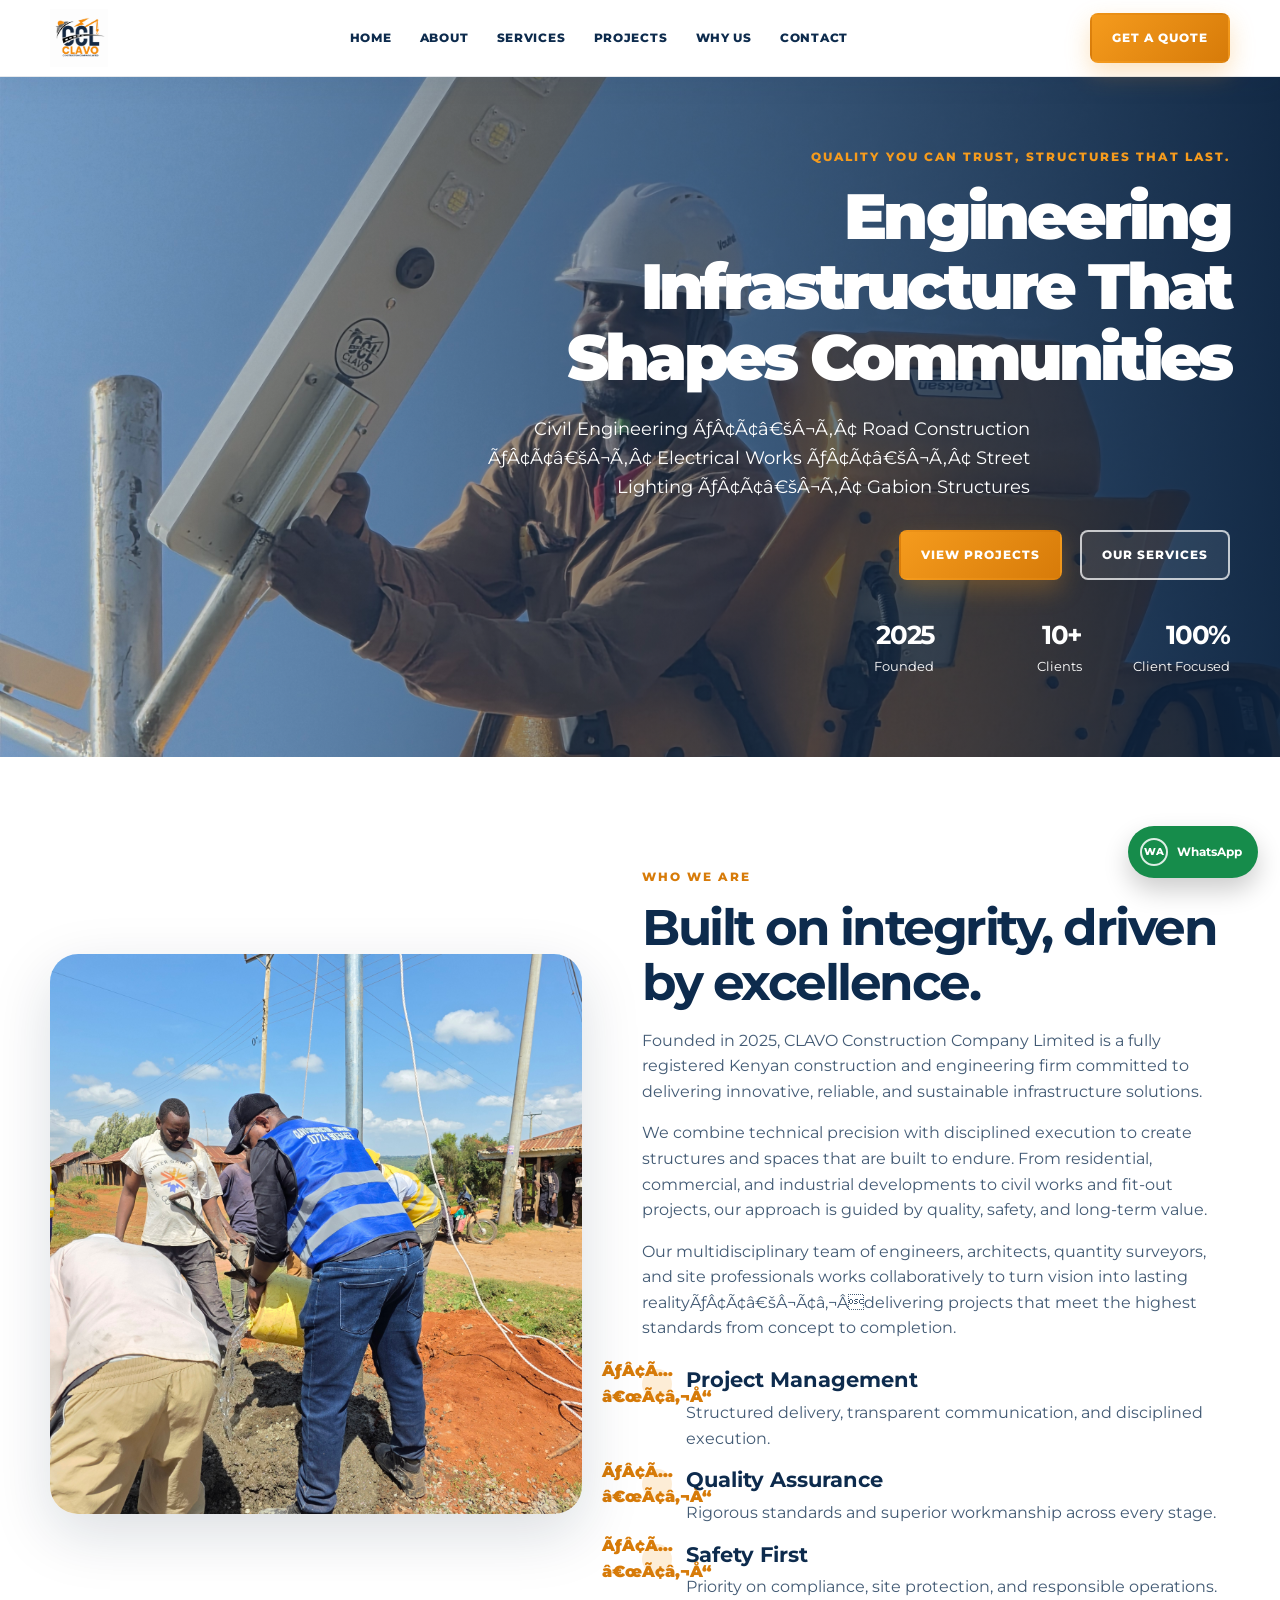
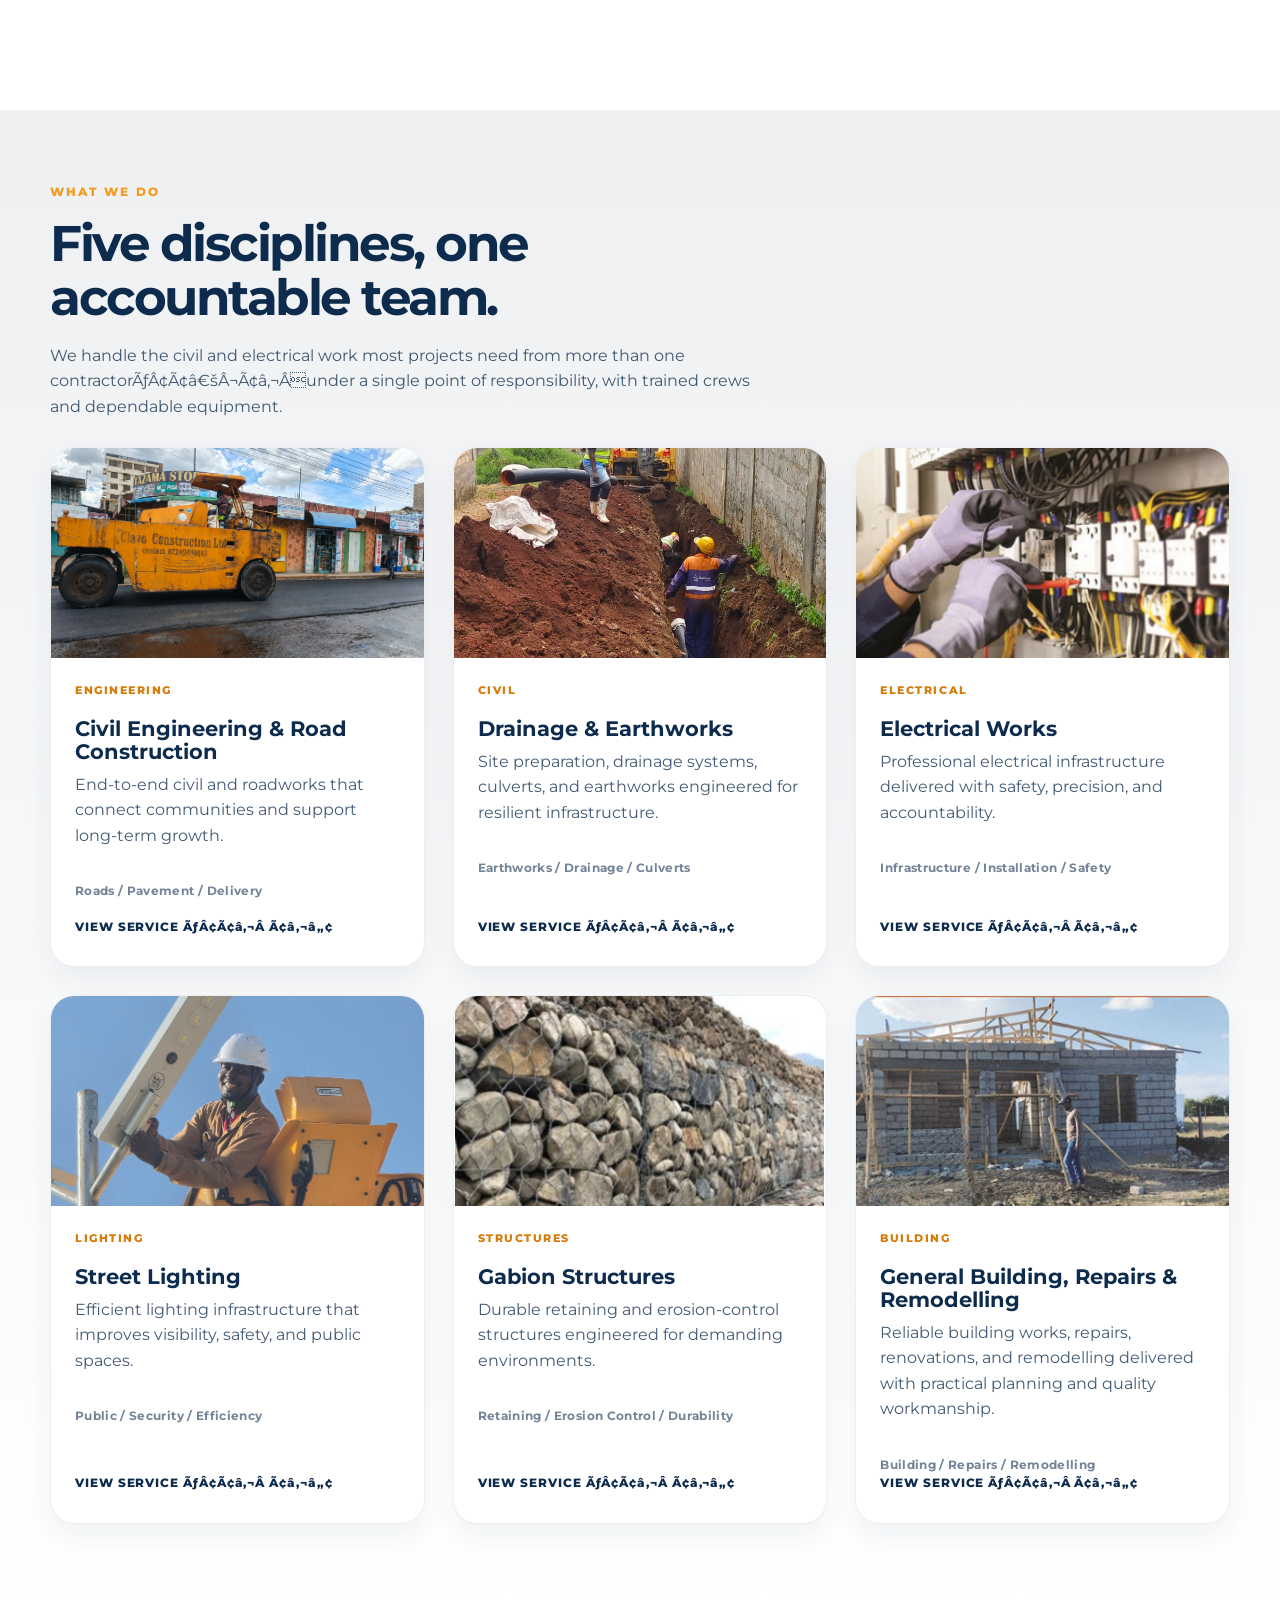
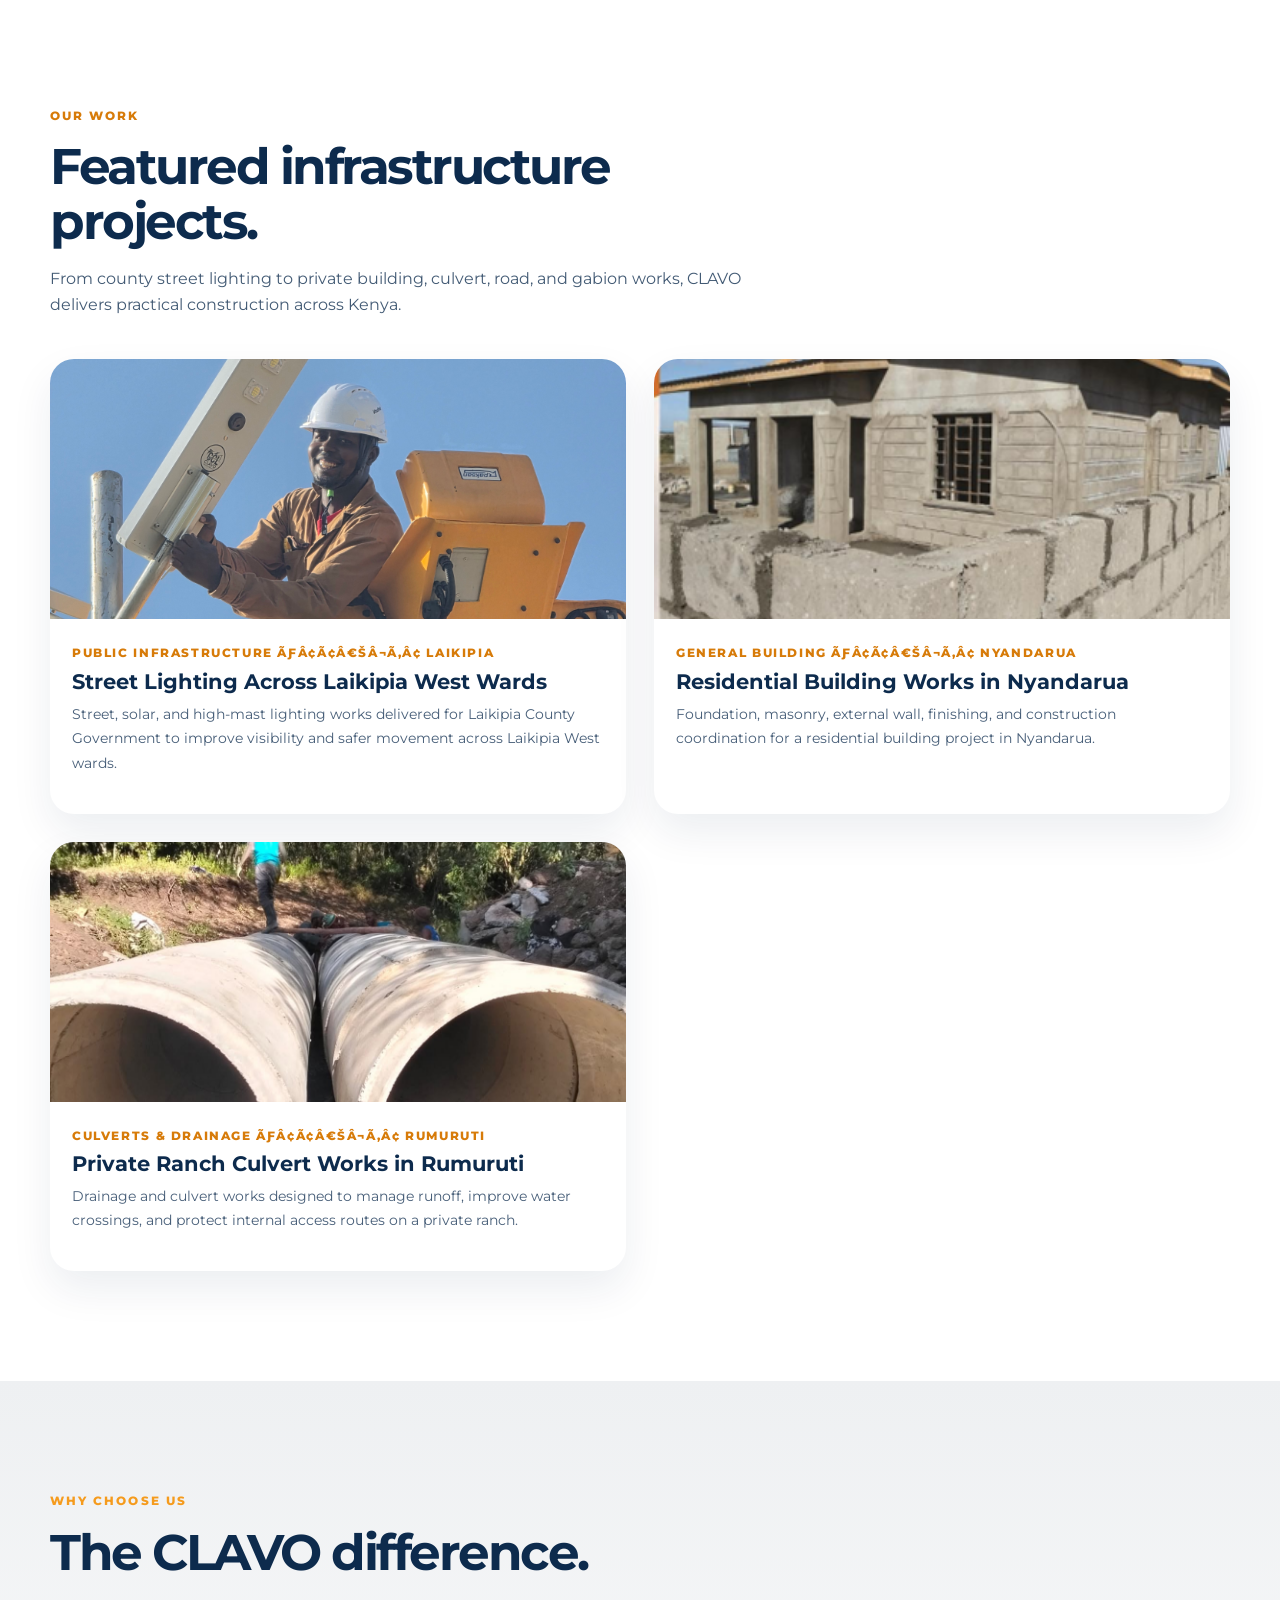
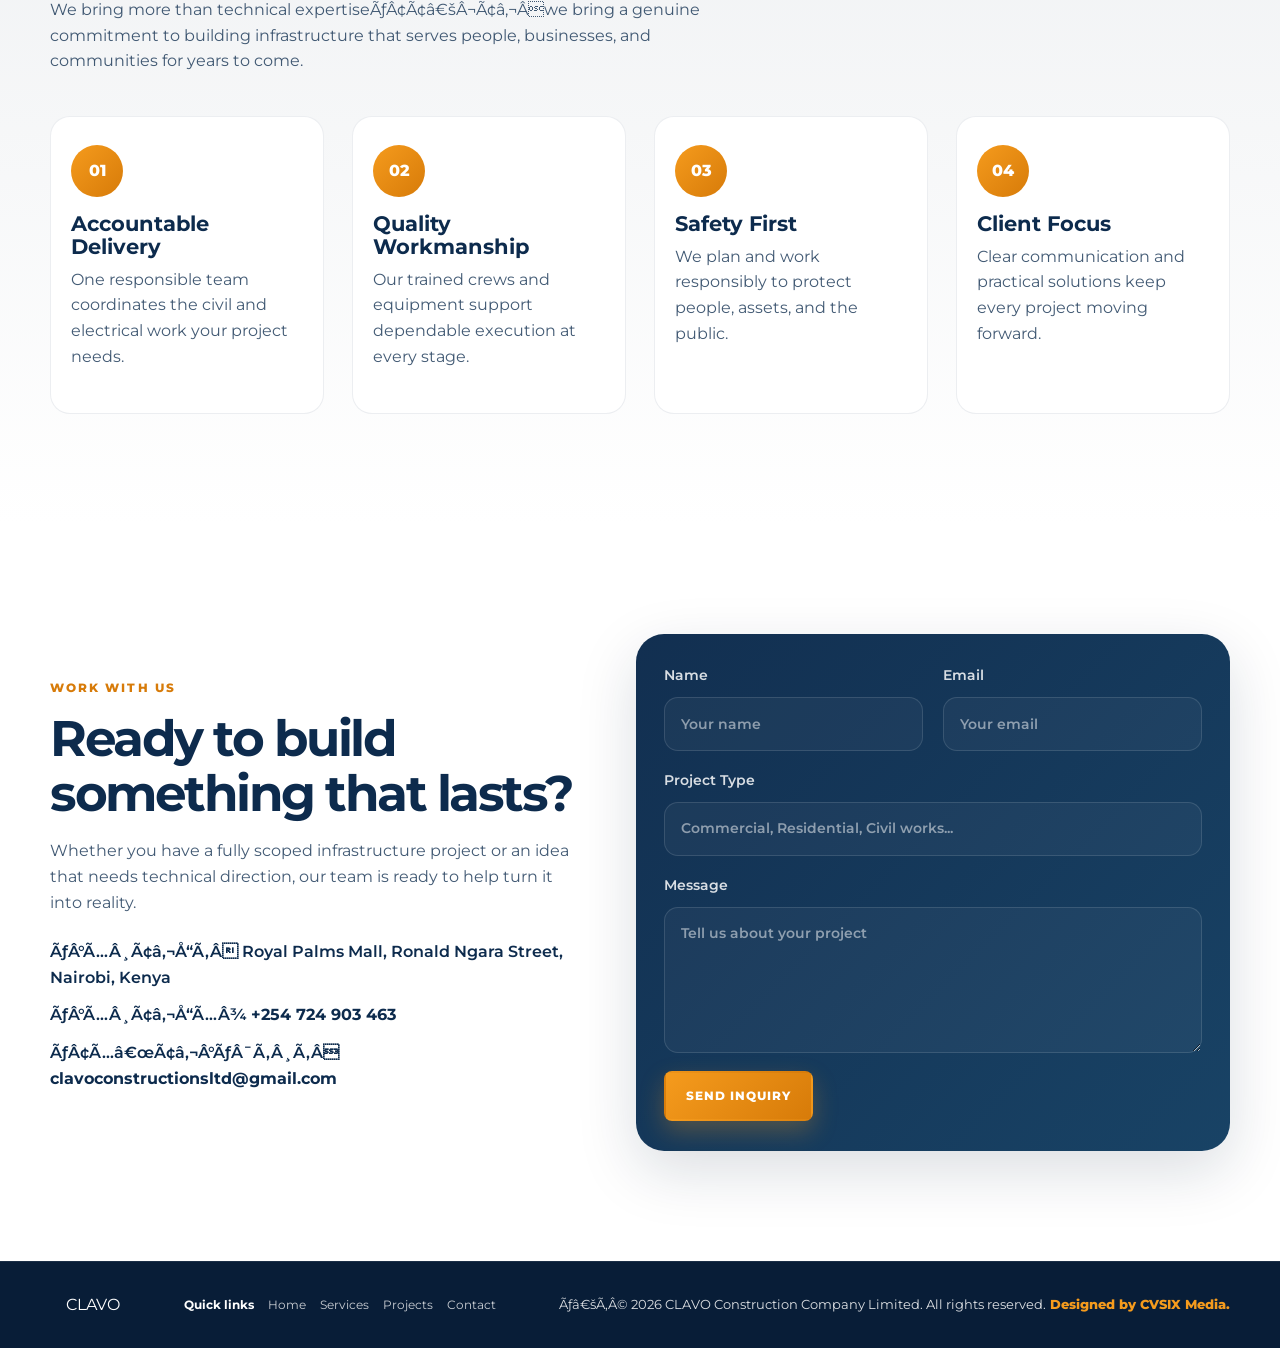
==== commit 54ba7582: "Improve image loading and caching" ====
--- a/site/index.html
+++ b/site/index.html
@@ -20,13 +20,14 @@
       rel="stylesheet"
     />
     <link rel="icon" type="image/png" href="images/clavo_logo_clean.png" />
+    <link rel="preload" as="image" href="images/kevo.jpg" fetchpriority="high" />
     <link rel="stylesheet" href="styles.css" />
   </head>
   <body>
     <header class="topbar">
       <div class="container nav">
         <div class="brand" aria-label="CLAVO Construction Company Limited logo">
-          <img class="brand-logo" src="images/clavo_logo_clean.png" alt="CLAVO Construction Company Limited logo" />
+          <img loading="lazy" decoding="async" class="brand-logo" src="images/clavo_logo_clean.png" alt="CLAVO Construction Company Limited logo" />
         </div>
 
         <nav class="main-nav" aria-label="Main navigation">
@@ -49,7 +50,7 @@
             <p class="eyebrow">Quality You Can Trust, Structures That Last.</p>
             <h1>Engineering Infrastructure That Shapes Communities</h1>
             <p class="lead">
-              Civil Engineering â€¢ Road Construction â€¢ Electrical Works â€¢ Street Lighting â€¢ Gabion Structures
+              Civil Engineering ÃƒÂ¢Ã¢â€šÂ¬Ã‚Â¢ Road Construction ÃƒÂ¢Ã¢â€šÂ¬Ã‚Â¢ Electrical Works ÃƒÂ¢Ã¢â€šÂ¬Ã‚Â¢ Street Lighting ÃƒÂ¢Ã¢â€šÂ¬Ã‚Â¢ Gabion Structures
             </p>
             <div class="hero-actions">
               <a class="btn btn-primary" href="projects.html">View Projects</a>
@@ -65,8 +66,8 @@
 
           <div class="hero-visual" aria-label="Construction illustration">
             <div class="visual-card card-main">
-              <div class="project-tag">Commercial â€¢ Residential â€¢ Industrial</div>
-              <img src="images/kevo.jpg" alt="CLAVO construction project" class="hero-installation" />
+              <div class="project-tag">Commercial ÃƒÂ¢Ã¢â€šÂ¬Ã‚Â¢ Residential ÃƒÂ¢Ã¢â€šÂ¬Ã‚Â¢ Industrial</div>
+              <img loading="lazy" decoding="async" src="images/kevo.jpg" alt="CLAVO construction project" class="hero-installation" />
             </div>
             <div class="visual-card card-floating">
               <span class="metric">On-time delivery</span>
@@ -80,7 +81,7 @@
         <div class="container about-grid">
           <div class="about-media">
             <div class="about-image">
-              <img
+              <img loading="lazy" decoding="async"
                 src="images/installation2.jpg"
                 alt="CLAVO construction installation project"
               />
@@ -97,26 +98,26 @@
               We combine technical precision with disciplined execution to create structures and spaces that are built to endure. From residential, commercial, and industrial developments to civil works and fit-out projects, our approach is guided by quality, safety, and long-term value.
             </p>
             <p>
-              Our multidisciplinary team of engineers, architects, quantity surveyors, and site professionals works collaboratively to turn vision into lasting realityâ€”delivering projects that meet the highest standards from concept to completion.
+              Our multidisciplinary team of engineers, architects, quantity surveyors, and site professionals works collaboratively to turn vision into lasting realityÃƒÂ¢Ã¢â€šÂ¬Ã¢â‚¬Âdelivering projects that meet the highest standards from concept to completion.
             </p>
 
             <div class="feature-list">
               <div>
-                <span class="check">âœ“</span>
+                <span class="check">ÃƒÂ¢Ã…â€œÃ¢â‚¬Å“</span>
                 <div>
                   <h3>Project Management</h3>
                   <p>Structured delivery, transparent communication, and disciplined execution.</p>
                 </div>
               </div>
               <div>
-                <span class="check">âœ“</span>
+                <span class="check">ÃƒÂ¢Ã…â€œÃ¢â‚¬Å“</span>
                 <div>
                   <h3>Quality Assurance</h3>
                   <p>Rigorous standards and superior workmanship across every stage.</p>
                 </div>
               </div>
               <div>
-                <span class="check">âœ“</span>
+                <span class="check">ÃƒÂ¢Ã…â€œÃ¢â‚¬Å“</span>
                 <div>
                   <h3>Safety First</h3>
                   <p>Priority on compliance, site protection, and responsible operations.</p>
@@ -133,58 +134,58 @@
             <p class="eyebrow">What we do</p>
             <h2>Five disciplines, one accountable team.</h2>
             <p>
-              We handle the civil and electrical work most projects need from more than one contractorâ€”under a single point of responsibility, with trained crews and dependable equipment.
+              We handle the civil and electrical work most projects need from more than one contractorÃƒÂ¢Ã¢â€šÂ¬Ã¢â‚¬Âunder a single point of responsibility, with trained crews and dependable equipment.
             </p>
           </div>
 
           <div class="service-grid">
             <article class="service-card">
-              <img class="service-card-image" src="images/tinga3.jpg" alt="Road construction roller working on a paved road" />
+              <img loading="lazy" decoding="async" class="service-card-image" src="images/tinga3.jpg" alt="Road construction roller working on a paved road" />
               <span class="service-kicker">ENGINEERING</span>
               <h3>Civil Engineering & Road Construction</h3>
               <p>End-to-end civil and roadworks that connect communities and support long-term growth.</p>
               <span class="service-meta">Roads / Pavement / Delivery</span>
-              <a class="service-link" href="civil-engineering.html">VIEW SERVICE â†’</a>
-            </article>
-            <article class="service-card">
-              <img class="service-card-image" src="images/drainage%20and%20water%20works.jpeg" alt="Drainage and water works construction project" />
+              <a class="service-link" href="civil-engineering.html">VIEW SERVICE ÃƒÂ¢Ã¢â‚¬Â Ã¢â‚¬â„¢</a>
+            </article>
+            <article class="service-card">
+              <img loading="lazy" decoding="async" class="service-card-image" src="images/drainage%20and%20water%20works.jpeg" alt="Drainage and water works construction project" />
               <span class="service-kicker">CIVIL</span>
               <h3>Drainage & Earthworks</h3>
               <p>Site preparation, drainage systems, culverts, and earthworks engineered for resilient infrastructure.</p>
               <span class="service-meta">Earthworks / Drainage / Culverts</span>
-              <a class="service-link" href="drainage-earthworks.html">VIEW SERVICE â†’</a>
-            </article>
-            <article class="service-card">
-              <img class="service-card-image" src="images/electrical%20works.png" alt="Electrical infrastructure installation project" />
+              <a class="service-link" href="drainage-earthworks.html">VIEW SERVICE ÃƒÂ¢Ã¢â‚¬Â Ã¢â‚¬â„¢</a>
+            </article>
+            <article class="service-card">
+              <img loading="lazy" decoding="async" class="service-card-image" src="images/electrical%20works.png" alt="Electrical infrastructure installation project" />
               <span class="service-kicker">ELECTRICAL</span>
               <h3>Electrical Works</h3>
               <p>Professional electrical infrastructure delivered with safety, precision, and accountability.</p>
               <span class="service-meta">Infrastructure / Installation / Safety</span>
-              <a class="service-link" href="electrical-works.html">VIEW SERVICE â†’</a>
-            </article>
-            <article class="service-card">
-              <img class="service-card-image" src="images/kevo.jpg" alt="Street lighting infrastructure project" />
+              <a class="service-link" href="electrical-works.html">VIEW SERVICE ÃƒÂ¢Ã¢â‚¬Â Ã¢â‚¬â„¢</a>
+            </article>
+            <article class="service-card">
+              <img loading="lazy" decoding="async" class="service-card-image" src="images/kevo.jpg" alt="Street lighting infrastructure project" />
               <span class="service-kicker">LIGHTING</span>
               <h3>Street Lighting</h3>
               <p>Efficient lighting infrastructure that improves visibility, safety, and public spaces.</p>
               <span class="service-meta">Public / Security / Efficiency</span>
-              <a class="service-link" href="street-lighting.html">VIEW SERVICE â†’</a>
-            </article>
-            <article class="service-card">
-              <img class="service-card-image" src="images/gabion%20works.png" alt="Gabion and retaining structure project" />
+              <a class="service-link" href="street-lighting.html">VIEW SERVICE ÃƒÂ¢Ã¢â‚¬Â Ã¢â‚¬â„¢</a>
+            </article>
+            <article class="service-card">
+              <img loading="lazy" decoding="async" class="service-card-image" src="images/gabion%20works.png" alt="Gabion and retaining structure project" />
               <span class="service-kicker">STRUCTURES</span>
               <h3>Gabion Structures</h3>
               <p>Durable retaining and erosion-control structures engineered for demanding environments.</p>
               <span class="service-meta">Retaining / Erosion Control / Durability</span>
-              <a class="service-link" href="gabion-structures.html">VIEW SERVICE â†’</a>
-            </article>
-            <article class="service-card">
-              <img class="service-card-image" src="images/GENERAL%20BUILDING.png" alt="General building repairs and remodelling project" />
+              <a class="service-link" href="gabion-structures.html">VIEW SERVICE ÃƒÂ¢Ã¢â‚¬Â Ã¢â‚¬â„¢</a>
+            </article>
+            <article class="service-card">
+              <img loading="lazy" decoding="async" class="service-card-image" src="images/GENERAL%20BUILDING.png" alt="General building repairs and remodelling project" />
               <span class="service-kicker">BUILDING</span>
               <h3>General Building, Repairs & Remodelling</h3>
               <p>Reliable building works, repairs, renovations, and remodelling delivered with practical planning and quality workmanship.</p>
               <span class="service-meta">Building / Repairs / Remodelling</span>
-              <a class="service-link" href="general-building.html">VIEW SERVICE â†’</a>
+              <a class="service-link" href="general-building.html">VIEW SERVICE ÃƒÂ¢Ã¢â‚¬Â Ã¢â‚¬â„¢</a>
             </article>
           </div>
         </div>
@@ -200,25 +201,25 @@
 
           <div class="project-grid">
             <article class="project-card">
-              <img src="images/kevo.jpg" alt="Street lighting project for Laikipia County Government" />
+              <img loading="lazy" decoding="async" src="images/kevo.jpg" alt="Street lighting project for Laikipia County Government" />
               <div class="project-body">
-                <span>Public Infrastructure â€¢ Laikipia</span>
+                <span>Public Infrastructure ÃƒÂ¢Ã¢â€šÂ¬Ã‚Â¢ Laikipia</span>
                 <h3>Street Lighting Across Laikipia West Wards</h3>
                 <p>Street, solar, and high-mast lighting works delivered for Laikipia County Government to improve visibility and safer movement across Laikipia West wards.</p>
               </div>
             </article>
             <article class="project-card">
-              <img src="images/generalbuilding5.png" alt="Residential building construction project in Nyandarua" />
+              <img loading="lazy" decoding="async" src="images/generalbuilding5.png" alt="Residential building construction project in Nyandarua" />
               <div class="project-body">
-                <span>General Building â€¢ Nyandarua</span>
+                <span>General Building ÃƒÂ¢Ã¢â€šÂ¬Ã‚Â¢ Nyandarua</span>
                 <h3>Residential Building Works in Nyandarua</h3>
                 <p>Foundation, masonry, external wall, finishing, and construction coordination for a residential building project in Nyandarua.</p>
               </div>
             </article>
             <article class="project-card">
-              <img src="images/mitaro3.jpg" alt="Culvert and drainage works for a private ranch in Rumuruti" />
+              <img loading="lazy" decoding="async" src="images/mitaro3.jpg" alt="Culvert and drainage works for a private ranch in Rumuruti" />
               <div class="project-body">
-                <span>Culverts & Drainage â€¢ Rumuruti</span>
+                <span>Culverts & Drainage ÃƒÂ¢Ã¢â€šÂ¬Ã‚Â¢ Rumuruti</span>
                 <h3>Private Ranch Culvert Works in Rumuruti</h3>
                 <p>Drainage and culvert works designed to manage runoff, improve water crossings, and protect internal access routes on a private ranch.</p>
               </div>
@@ -233,7 +234,7 @@
             <p class="eyebrow">Why choose us</p>
             <h2>The CLAVO difference.</h2>
             <p>
-              We bring more than technical expertiseâ€”we bring a genuine commitment to building infrastructure that serves people, businesses, and communities for years to come.
+              We bring more than technical expertiseÃƒÂ¢Ã¢â€šÂ¬Ã¢â‚¬Âwe bring a genuine commitment to building infrastructure that serves people, businesses, and communities for years to come.
             </p>
           </div>
 
@@ -271,9 +272,9 @@
               Whether you have a fully scoped infrastructure project or an idea that needs technical direction, our team is ready to help turn it into reality.
             </p>
             <ul>
-              <li>ðŸ“ Royal Palms Mall, Ronald Ngara Street, Nairobi, Kenya</li>
-              <li>ðŸ“ž <a href="tel:+254724903463">+254 724 903 463</a></li>
-              <li>âœ‰ï¸ <a href="mailto:clavoconstructionsltd@gmail.com">clavoconstructionsltd@gmail.com</a></li>
+              <li>ÃƒÂ°Ã…Â¸Ã¢â‚¬Å“Ã‚Â Royal Palms Mall, Ronald Ngara Street, Nairobi, Kenya</li>
+              <li>ÃƒÂ°Ã…Â¸Ã¢â‚¬Å“Ã…Â¾ <a href="tel:+254724903463">+254 724 903 463</a></li>
+              <li>ÃƒÂ¢Ã…â€œÃ¢â‚¬Â°ÃƒÂ¯Ã‚Â¸Ã‚Â <a href="mailto:clavoconstructionsltd@gmail.com">clavoconstructionsltd@gmail.com</a></li>
             </ul>
           </div>
 
@@ -318,7 +319,7 @@
             </div>
           </div>
         </div>
-        <p>Â© 2026 CLAVO Construction Company Limited. All rights reserved.</p>
+        <p>Ãƒâ€šÃ‚Â© 2026 CLAVO Construction Company Limited. All rights reserved.</p>
       </div>
     </footer>
 
